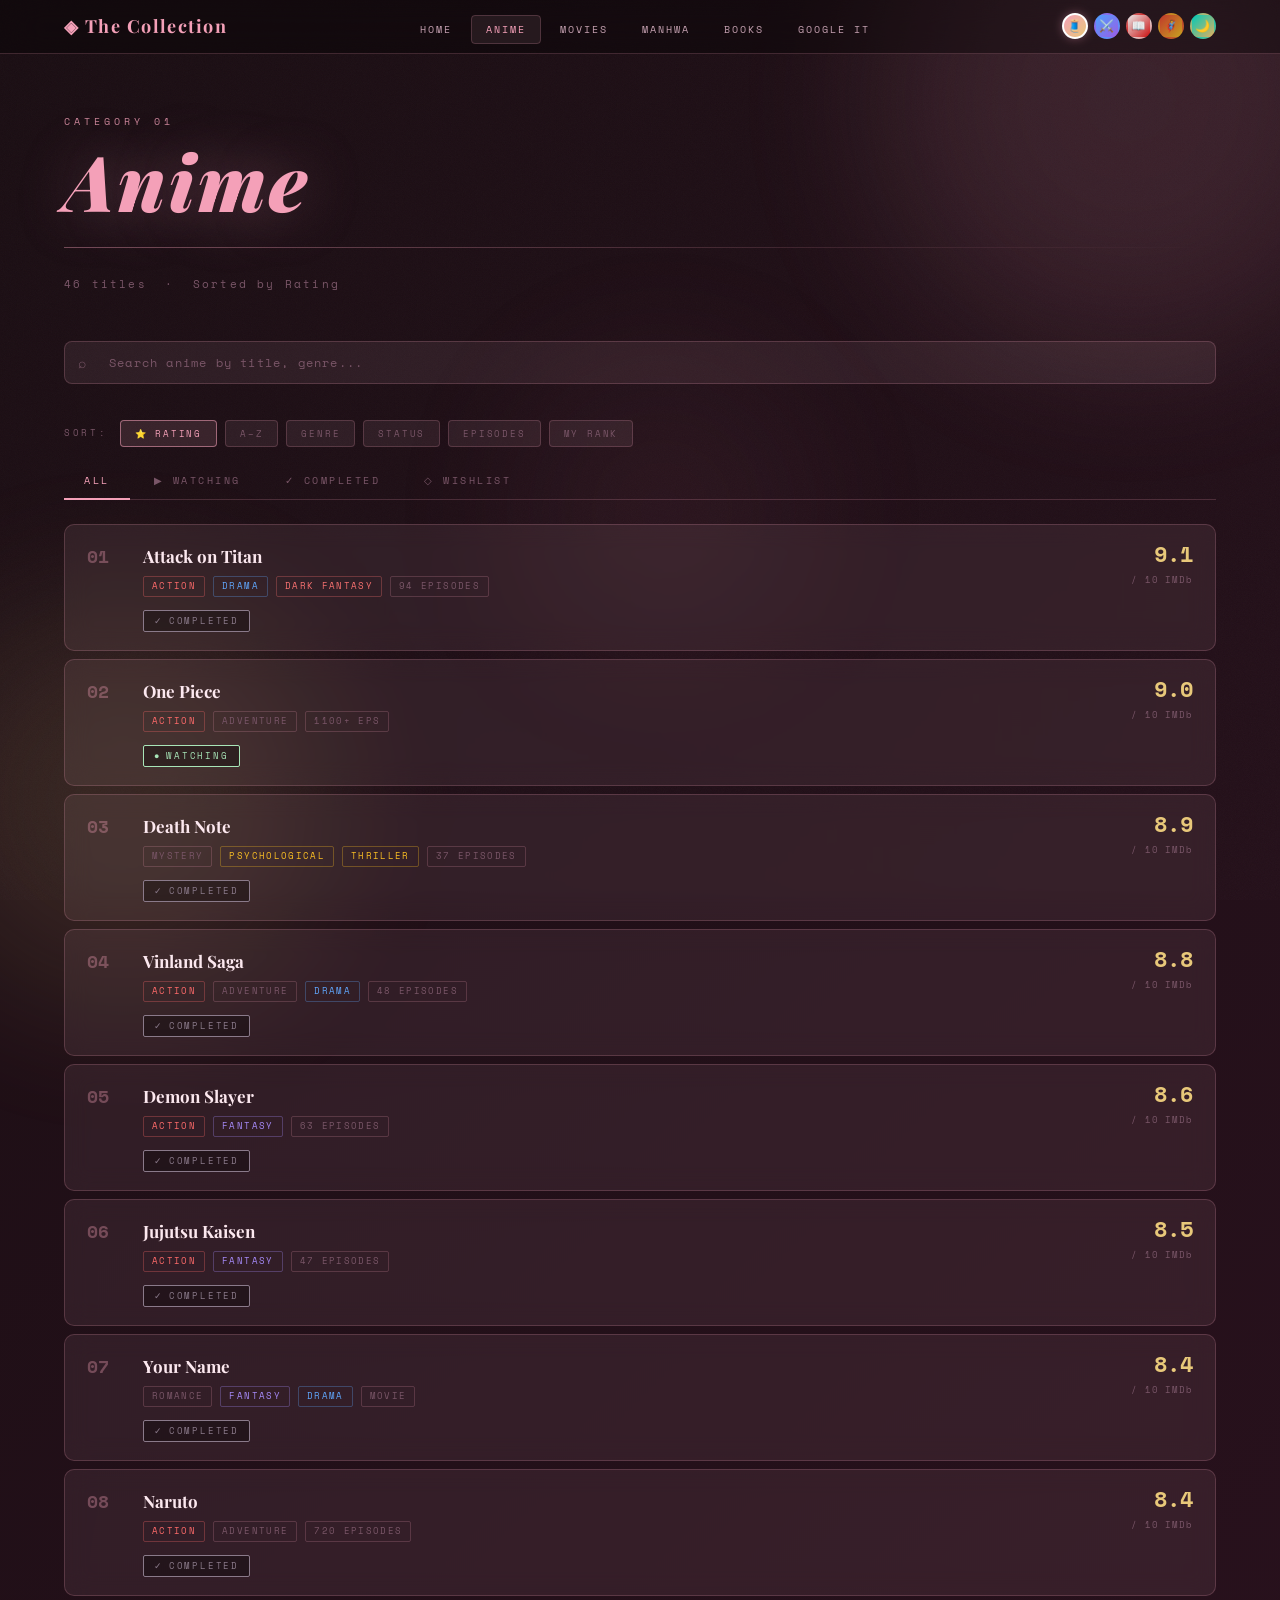
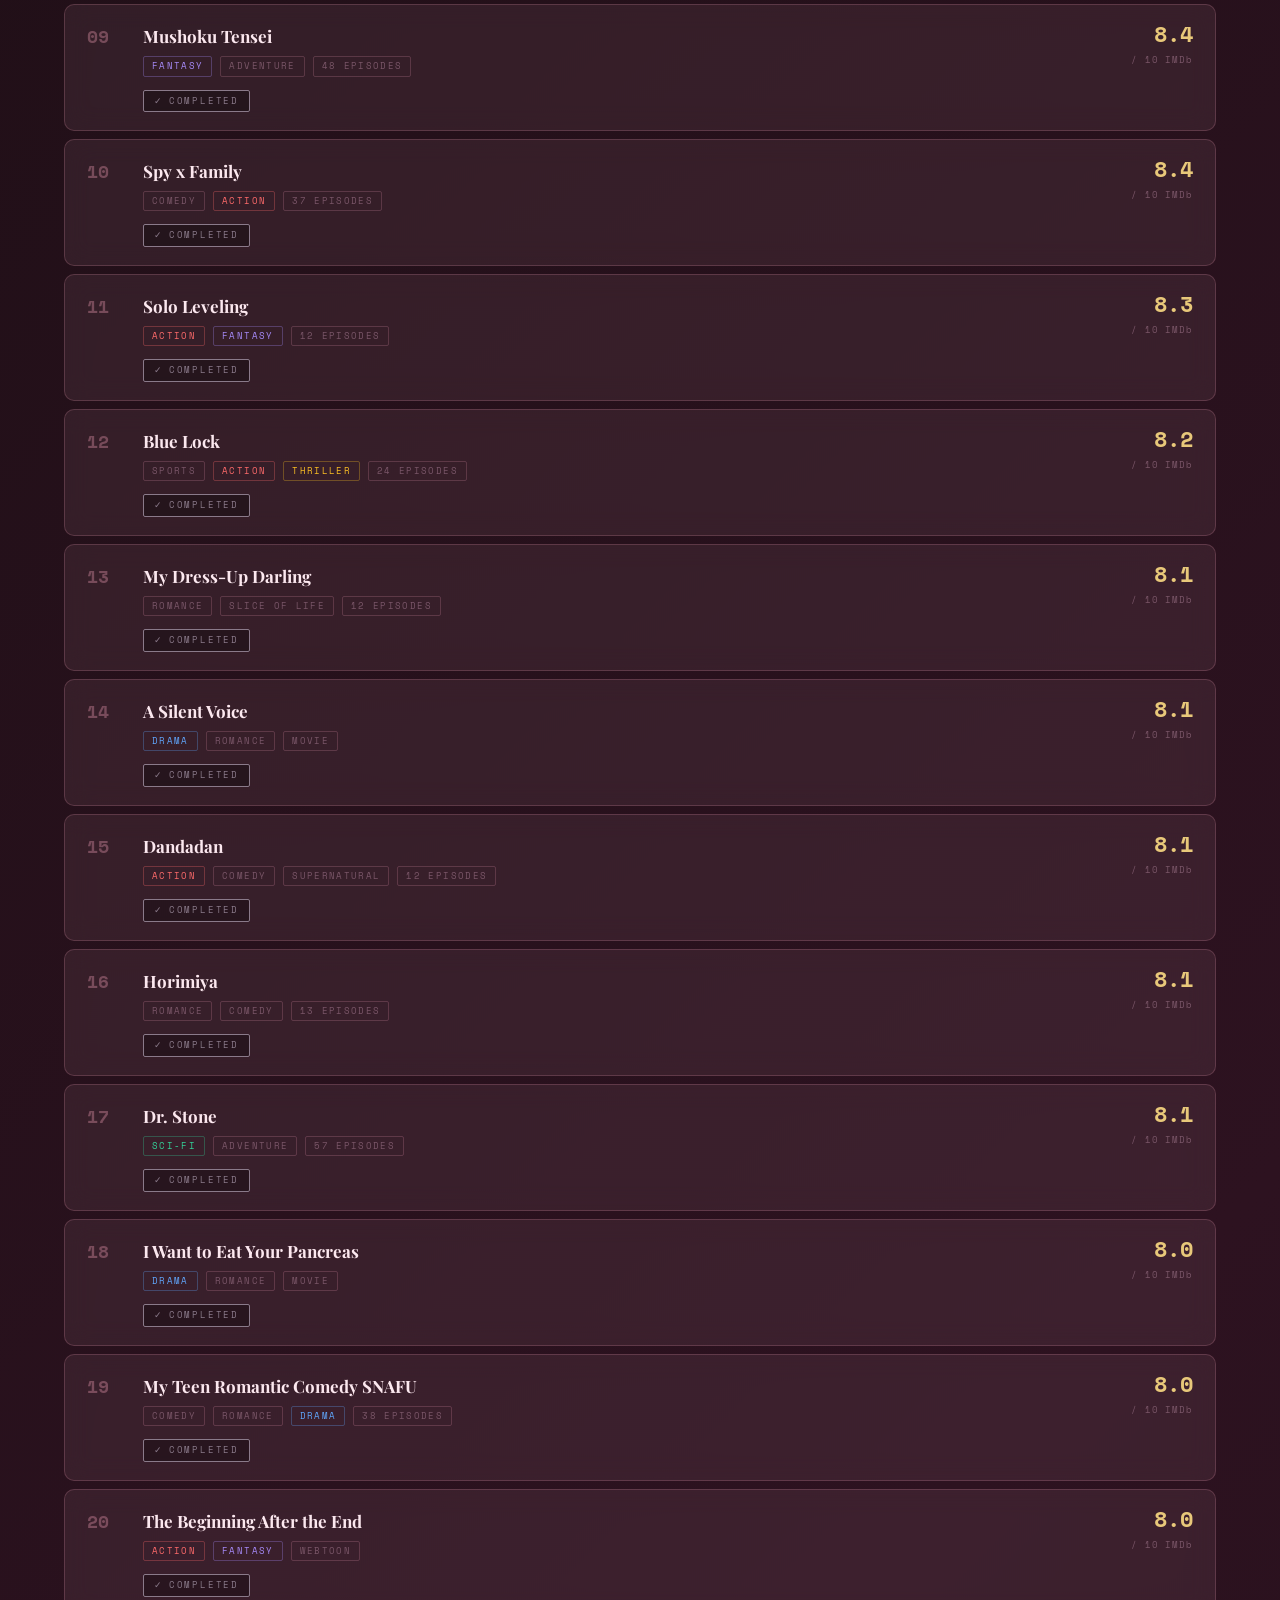
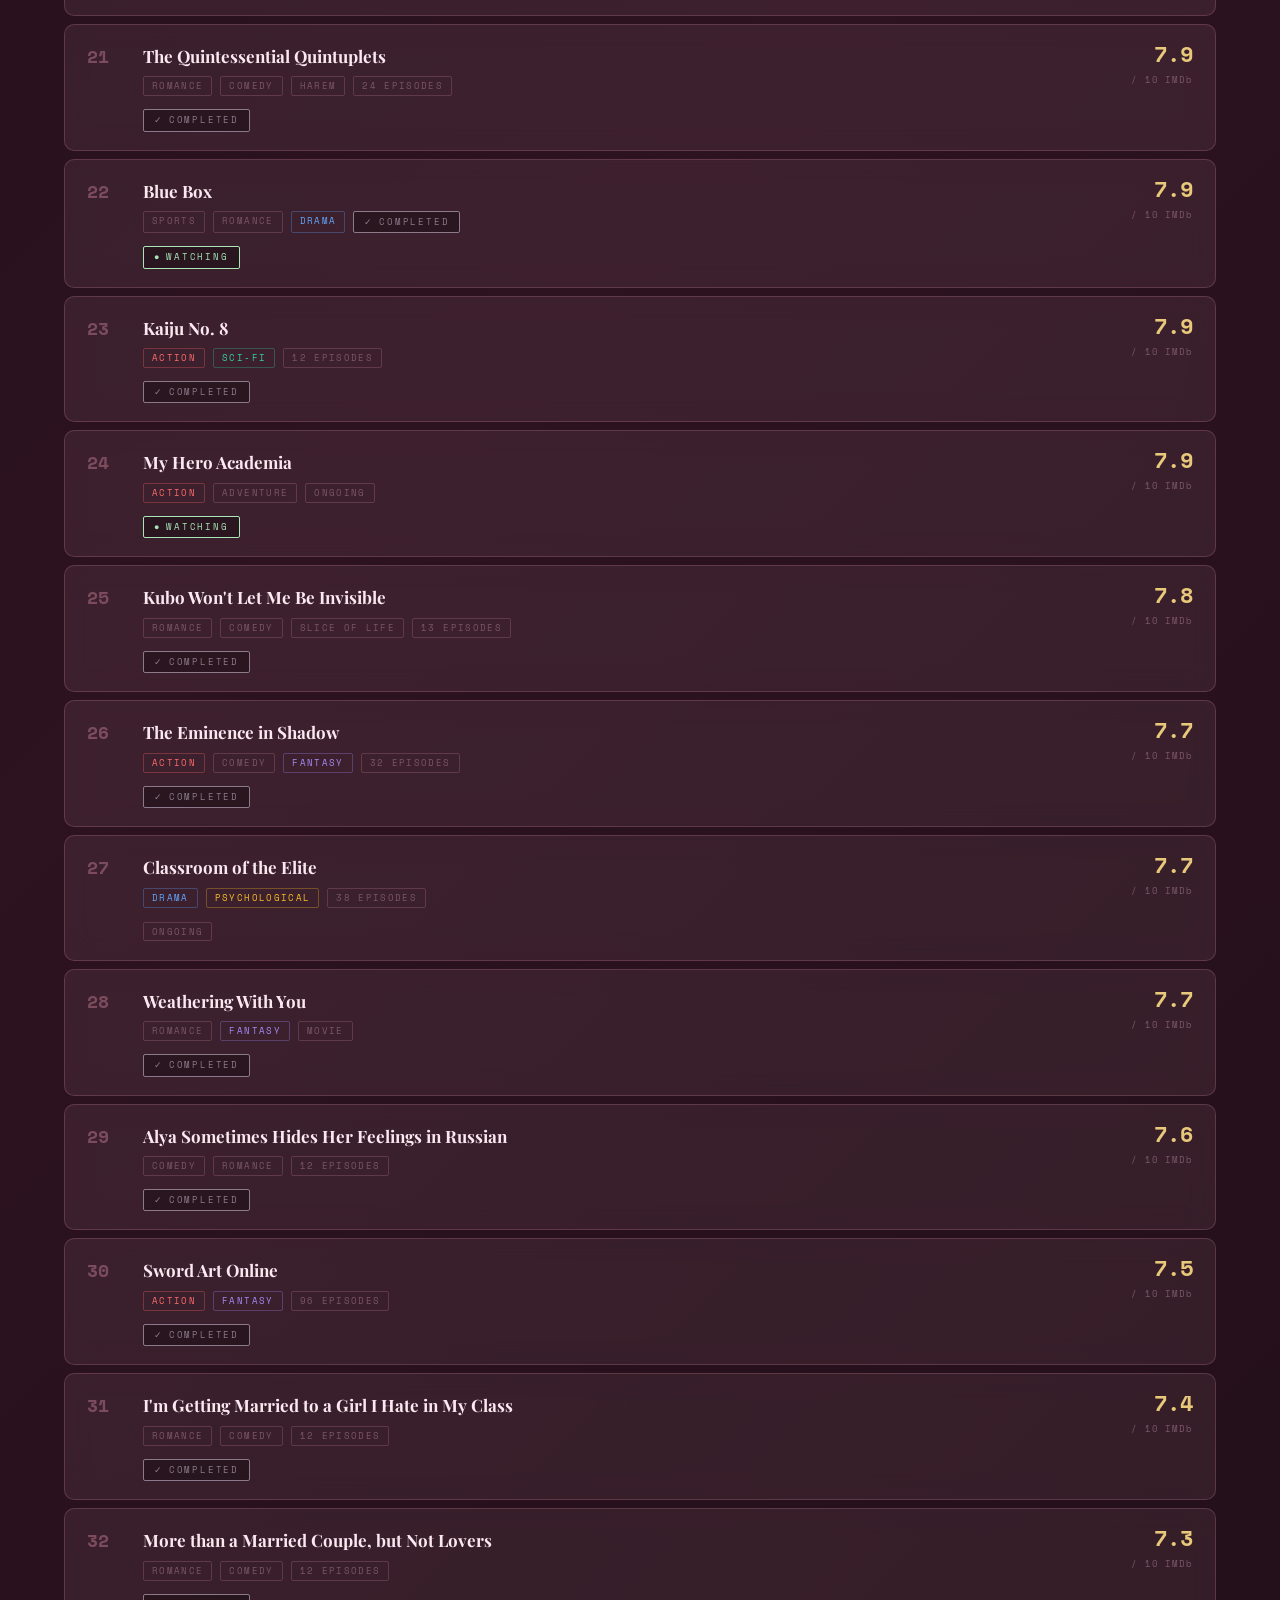
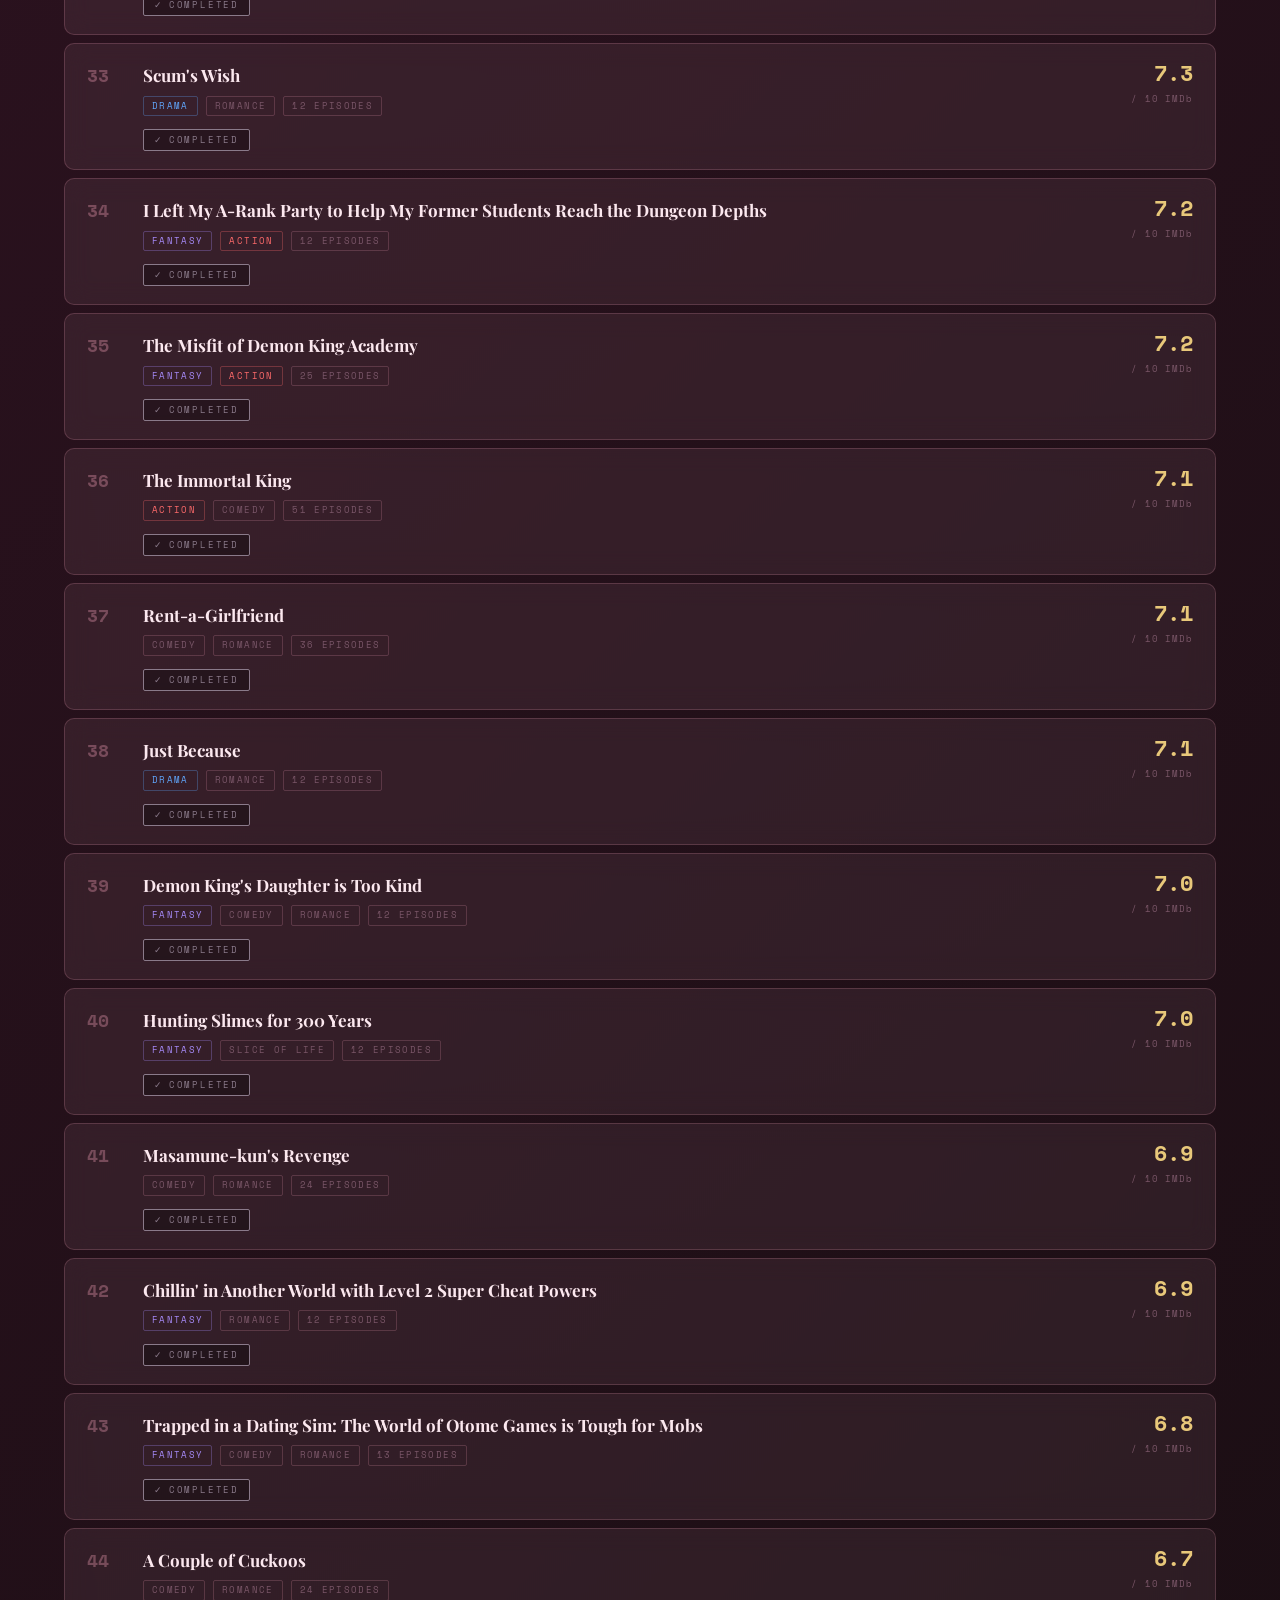
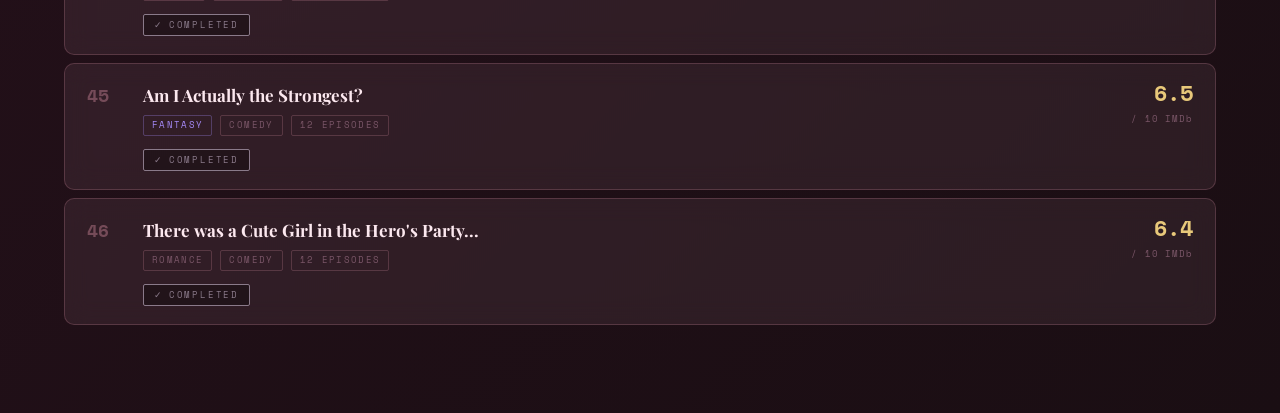
==== anime.html @ 29e2fbae "Update anime.html" ====
<!DOCTYPE html>
<html lang="en" data-theme="dressup">
<head>
    <meta charset="UTF-8">
    <meta name="viewport" content="width=device-width, initial-scale=1.0">
    <title>Anime — The Collection</title>
    <link rel="stylesheet" href="themes.css">
    <link rel="stylesheet" href="style.css">
</head>
<body>
<div class="bg-orb bg-orb-1"></div>
<div class="bg-orb bg-orb-2"></div>
<div class="bg-orb bg-orb-3"></div>
<div class="noise-layer"></div>

<nav class="navbar">
    <a href="index.html" class="nav-brand">◈ The Collection</a>
    <ul class="nav-links">
        <li><a href="index.html">Home</a></li>
        <li><a href="anime.html" class="active">Anime</a></li>
        <li><a href="movies.html">Movies</a></li>
        <li><a href="manhwa.html">Manhwa</a></li>
        <li><a href="books.html">Books</a></li>
        <li><a href="https://www.google.com/">Google it</a></li>
    </ul>
    <div class="theme-switcher">
        <button class="theme-btn active" data-theme="dressup" title="Dress Up Darling">🧵</button>
        <button class="theme-btn" data-theme="solo"    title="Solo Leveling">⚔️</button>
        <button class="theme-btn" data-theme="manga"   title="Manga">📖</button>
        <button class="theme-btn" data-theme="avenger" title="Avenger">🦸</button>
        <button class="theme-btn" data-theme="manhwa"  title="Manhwa">🌙</button>
    </div>
</nav>

<div class="page-wrap">
    <div class="page-hero">
        <p class="hero-eyebrow">Category 01</p>
        <h1 class="hero-title"><em>Anime</em></h1>
        <div class="hero-divider"></div>
        <p style="font-family:var(--font-mono);font-size:11px;color:var(--text-muted);letter-spacing:0.2em;">
            <span id="itemCount">—</span> titles &nbsp;·&nbsp; Sorted by Rating
        </p>
    </div>

    <!-- SEARCH -->
    <div class="search-wrap">
        <span class="search-icon">⌕</span>
        <input type="text" id="searchInput" class="search-input" placeholder="Search anime by title, genre...">
    </div>

    <!-- SORT BAR -->
    <div class="sort-bar">
        <span style="font-family:var(--font-mono);font-size:9px;color:var(--text-muted);letter-spacing:0.3em;text-transform:uppercase;margin-right:4px;">Sort:</span>
        <button class="sort-btn active" data-sort="rating">⭐ Rating</button>
        <button class="sort-btn" data-sort="alpha">A–Z</button>
        <button class="sort-btn" data-sort="genre">Genre</button>
        <button class="sort-btn" data-sort="status">Status</button>
        <button class="sort-btn" data-sort="episodes">Episodes</button>
        <button class="sort-btn" data-sort="rank">My Rank</button>
    </div>

    <!-- FILTER TABS -->
    <div class="filter-tabs">
        <button class="filter-tab active" data-filter="all">All</button>
        <button class="filter-tab" data-filter="watching">▶ Watching</button>
        <button class="filter-tab" data-filter="completed">✓ Completed</button>
        <button class="filter-tab" data-filter="wishlist">◇ Wishlist</button>
    </div>

    <!-- CARD LIST
         ─────────────────────────────────────
         HOW TO ADD MORE ANIME:
         Copy a .full-card block and fill in:
           data-title     = anime title
           data-genre     = genre string
           data-rating    = score out of 10
           data-episodes  = display string e.g. "24 Episodes"
           data-episode-count = number only for sorting
           data-status    = "completed" | "watching" | "wishlist"
           data-watch     = stream URL (leave empty if none)
           data-read      = manga URL (leave empty if none)

         MY RANK = just place the card block in the order you want.
         No data-rank needed. DOM order = your rank.
         IMDb RANK = auto-sorted by data-rating descending.
         ───────────────────────────────────── -->
    <div id="cardList">

    <div class="glass-card full-card" data-title="Attack on Titan" data-genre="Action / Drama / Dark Fantasy" data-rating="9.1" data-episodes="94 Episodes" data-episode-count="94" data-status="completed" data-watch="" data-read="">
        <div class="full-card-rank">01</div>
        <div class="full-card-body">
            <div class="full-card-title">Attack on Titan</div>
            <div class="full-card-meta">
                <span class="meta-chip genre-action">Action</span>
                <span class="meta-chip genre-drama">Drama</span>
                <span class="meta-chip genre-horror">Dark Fantasy</span>
                <span class="meta-chip">94 Episodes</span>
            </div>
            <span class="badge badge-completed">Completed</span>
        </div>
        <div class="full-card-right">
            <div class="full-score">9.1</div>
            <div class="full-score-sub">/ 10 IMDb</div>
        </div>
    </div>

    <div class="glass-card full-card" data-title="The Eminence in Shadow" data-genre="Action / Comedy / Fantasy" data-rating="7.7" data-episodes="32 Episodes" data-episode-count="32" data-status="completed" data-watch="" data-read="">
        <div class="full-card-rank">02</div>
        <div class="full-card-body">
            <div class="full-card-title">The Eminence in Shadow</div>
            <div class="full-card-meta">
                <span class="meta-chip genre-action">Action</span>
                <span class="meta-chip">Comedy</span>
                <span class="meta-chip genre-fantasy">Fantasy</span>
                <span class="meta-chip">32 Episodes</span>
            </div>
            <span class="badge badge-completed">Completed</span>
        </div>
        <div class="full-card-right">
            <div class="full-score">7.7</div>
            <div class="full-score-sub">/ 10 IMDb</div>
        </div>
    </div>

    <div class="glass-card full-card" data-title="I Want to Eat Your Pancreas" data-genre="Drama / Romance" data-rating="8.0" data-episodes="Movie" data-episode-count="1" data-status="completed" data-watch="" data-read="">
        <div class="full-card-rank">03</div>
        <div class="full-card-body">
            <div class="full-card-title">I Want to Eat Your Pancreas</div>
            <div class="full-card-meta">
                <span class="meta-chip genre-drama">Drama</span>
                <span class="meta-chip">Romance</span>
                <span class="meta-chip">Movie</span>
            </div>
            <span class="badge badge-completed">Completed</span>
        </div>
        <div class="full-card-right">
            <div class="full-score">8.0</div>
            <div class="full-score-sub">/ 10 IMDb</div>
        </div>
    </div>
        
    <div class="glass-card full-card" data-title="My Dress-Up Darling" data-genre="Romance / Slice of Life" data-rating="8.1" data-episodes="12 Episodes" data-episode-count="12" data-status="completed" data-watch="" data-read="">
        <div class="full-card-rank">05</div>
        <div class="full-card-body">
            <div class="full-card-title">My Dress-Up Darling</div>
            <div class="full-card-meta">
                <span class="meta-chip">Romance</span>
                <span class="meta-chip">Slice of Life</span>
                <span class="meta-chip">12 Episodes</span>
            </div>
            <span class="badge badge-completed">Completed</span>
        </div>
        <div class="full-card-right">
            <div class="full-score">8.1</div>
            <div class="full-score-sub">/ 10 IMDb</div>
        </div>
    </div>
        
    <div class="glass-card full-card" data-title="Vinland Saga" data-genre="Action / Adventure / Drama" data-rating="8.8" data-episodes="48 Episodes" data-episode-count="48" data-status="completed" data-watch="" data-read="">
        <div class="full-card-rank">16</div>
        <div class="full-card-body">
            <div class="full-card-title">Vinland Saga</div>
            <div class="full-card-meta">
                <span class="meta-chip genre-action">Action</span>
                <span class="meta-chip">Adventure</span>
                <span class="meta-chip genre-drama">Drama</span>
                <span class="meta-chip">48 Episodes</span>
            </div>
            <span class="badge badge-completed">Completed</span>
        </div>
        <div class="full-card-right">
            <div class="full-score">8.8</div>
            <div class="full-score-sub">/ 10 IMDb</div>
        </div>
    </div>

    <div class="glass-card full-card" data-title="Solo Leveling" data-genre="Action / Fantasy" data-rating="8.3" data-episodes="12 Episodes" data-episode-count="12" data-status="completed" data-watch="" data-read="">
        <div class="full-card-rank">04</div>
        <div class="full-card-body">
            <div class="full-card-title">Solo Leveling</div>
            <div class="full-card-meta">
                <span class="meta-chip genre-action">Action</span>
                <span class="meta-chip genre-fantasy">Fantasy</span>
                <span class="meta-chip">12 Episodes</span>
            </div>
            <span class="badge badge-completed">Completed</span>
        </div>
        <div class="full-card-right">
            <div class="full-score">8.3</div>
            <div class="full-score-sub">/ 10 IMDb</div>
        </div>
    </div>
    
    <div class="glass-card full-card" data-title="Kubo Won't Let Me Be Invisible" data-genre="Romance / Comedy / Slice of Life" data-rating="7.8" data-episodes="13 Episodes" data-episode-count="13" data-status="completed" data-watch="" data-read="">
        <div class="full-card-rank">—</div>
        <div class="full-card-body">
            <div class="full-card-title">Kubo Won't Let Me Be Invisible</div>
            <div class="full-card-meta">
                <span class="meta-chip">Romance</span>
                <span class="meta-chip">Comedy</span>
                <span class="meta-chip">Slice of Life</span>
                <span class="meta-chip">13 Episodes</span>
             </div>
        <span class="badge badge-completed">Completed</span>
    </div>
    <div class="full-card-right">
        <div class="full-score">7.8</div>
        <div class="full-score-sub">/ 10 IMDb</div>
    </div>
</div>

    <div class="glass-card full-card" data-title="Your Name" data-genre="Romance / Fantasy / Drama" data-rating="8.4" data-episodes="Movie" data-episode-count="1" data-status="completed" data-watch="" data-read="">
        <div class="full-card-rank">07</div>
        <div class="full-card-body">
            <div class="full-card-title">Your Name</div>
            <div class="full-card-meta">
                <span class="meta-chip">Romance</span>
                <span class="meta-chip genre-fantasy">Fantasy</span>
                <span class="meta-chip genre-drama">Drama</span>
                <span class="meta-chip">Movie</span>
            </div>
            <span class="badge badge-completed">Completed</span>
        </div>
        <div class="full-card-right">
            <div class="full-score">8.4</div>
            <div class="full-score-sub">/ 10 IMDb</div>
        </div>
    </div>

    <div class="glass-card full-card" data-title="The Quintessential Quintuplets" data-genre="Romance / Comedy / Harem" data-rating="7.9" data-episodes="24 Episodes" data-episode-count="24" data-status="completed" data-watch="" data-read="">
        <div class="full-card-rank">—</div>
        <div class="full-card-body">
            <div class="full-card-title">The Quintessential Quintuplets</div>
            <div class="full-card-meta">
                <span class="meta-chip">Romance</span>
                <span class="meta-chip">Comedy</span>
                  <span class="meta-chip">Harem</span>
                <span class="meta-chip">24 Episodes</span>
            </div>
            <span class="badge badge-completed">Completed</span>
        </div>
        <div class="full-card-right">
            <div class="full-score">7.9</div>
            <div class="full-score-sub">/ 10 IMDb</div>
        </div>
    </div>
    <div class="glass-card full-card" data-title="Death Note" data-genre="Mystery / Psychological / Thriller" data-rating="8.9" data-episodes="37 Episodes" data-episode-count="37" data-status="completed" data-watch="" data-read="">
        <div class="full-card-rank">08</div>
        <div class="full-card-body">
            <div class="full-card-title">Death Note</div>
            <div class="full-card-meta">
                <span class="meta-chip">Mystery</span>
                <span class="meta-chip genre-thriller">Psychological</span>
                <span class="meta-chip genre-thriller">Thriller</span>
                <span class="meta-chip">37 Episodes</span>
            </div>
            <span class="badge badge-completed">Completed</span>
        </div>
        <div class="full-card-right">
            <div class="full-score">8.9</div>
            <div class="full-score-sub">/ 10 IMDb</div>
        </div>
    </div>

    <div class="glass-card full-card" data-title="Classroom of the Elite" data-genre="Drama / Psychological" data-rating="7.7" data-episodes="38 Episodes" data-episode-count="38" data-status="completed" data-watch="" data-read="">
        <div class="full-card-rank">09</div>
        <div class="full-card-body">
            <div class="full-card-title">Classroom of the Elite</div>
            <div class="full-card-meta">
                <span class="meta-chip genre-drama">Drama</span>
                <span class="meta-chip genre-thriller">Psychological</span>
                <span class="meta-chip">38 Episodes</span>
            </div>
             <span class="meta-chip">Ongoing</span>
        </div>
        <div class="full-card-right">
            <div class="full-score">7.7</div>
            <div class="full-score-sub">/ 10 IMDb</div>
        </div>
    </div>

    <div class="glass-card full-card" data-title="The Immortal King" data-genre="Action / Comedy / Fantasy" data-rating="7.1" data-episodes="51 Episodes" data-episode-count="51" data-status="completed" data-watch="" data-read="">
        <div class="full-card-rank">38</div>
        <div class="full-card-body">
            <div class="full-card-title">The Immortal King</div>
            <div class="full-card-meta">
                <span class="meta-chip genre-action">Action</span>
                <span class="meta-chip">Comedy</span>
                <span class="meta-chip">51 Episodes</span>
            </div>
            <span class="badge badge-completed">Completed</span>
        </div>
        <div class="full-card-right">
            <div class="full-score">7.1</div>
            <div class="full-score-sub">/ 10 IMDb</div>
        </div>
    </div>

    <div class="glass-card full-card" data-title="Blue Box" data-genre="Sports / Romance / Drama" data-rating="7.9" data-episodes="Ongoing" data-episode-count="999" data-status="watching" data-watch="" data-read="">
        <div class="full-card-rank">11</div>
        <div class="full-card-body">
            <div class="full-card-title">Blue Box</div>
            <div class="full-card-meta">
                <span class="meta-chip">Sports</span>
                <span class="meta-chip">Romance</span>
                <span class="meta-chip genre-drama">Drama</span>
                <span class="badge badge-completed">Completed</span>
            </div>
            <span class="badge badge-watching">Watching</span>
        </div>
        <div class="full-card-right">
            <div class="full-score">7.9</div>
            <div class="full-score-sub">/ 10 IMDb</div>
        </div>
    </div>

    <div class="glass-card full-card" data-title="A Silent Voice" data-genre="Drama / Romance" data-rating="8.1" data-episodes="Movie" data-episode-count="1" data-status="completed" data-watch="" data-read="">
        <div class="full-card-rank">17</div>
        <div class="full-card-body">
            <div class="full-card-title">A Silent Voice</div>
            <div class="full-card-meta">
                <span class="meta-chip genre-drama">Drama</span>
                <span class="meta-chip">Romance</span>
                <span class="meta-chip">Movie</span>
            </div>
            <span class="badge badge-completed">Completed</span>
        </div>
        <div class="full-card-right">
            <div class="full-score">8.1</div>
            <div class="full-score-sub">/ 10 IMDb</div>
        </div>
    </div>

    <div class="glass-card full-card" data-title="A Couple of Cuckoos" data-genre="Comedy / Romance" data-rating="6.7" data-episodes="24 Episodes" data-episode-count="24" data-status="completed" data-watch="" data-read="">
        <div class="full-card-rank">39</div>
        <div class="full-card-body">
            <div class="full-card-title">A Couple of Cuckoos</div>
            <div class="full-card-meta">
                <span class="meta-chip">Comedy</span>
                <span class="meta-chip">Romance</span>
                <span class="meta-chip">24 Episodes</span>
            </div>
            <span class="badge badge-completed">Completed</span>
        </div>
        <div class="full-card-right">
            <div class="full-score">6.7</div>
            <div class="full-score-sub">/ 10 IMDb</div>
        </div>
    </div>
    <div class="glass-card full-card" data-title="Rent-a-Girlfriend" data-genre="Comedy / Romance" data-rating="7.1" data-episodes="36 Episodes" data-episode-count="36" data-status="completed" data-watch="" data-read="">
        <div class="full-card-rank">06</div>
        <div class="full-card-body">
            <div class="full-card-title">Rent-a-Girlfriend</div>
            <div class="full-card-meta">
                <span class="meta-chip">Comedy</span>
                <span class="meta-chip">Romance</span>
                <span class="meta-chip">36 Episodes</span>
            </div>
            <span class="badge badge-completed">Completed</span>
        </div>
        <div class="full-card-right">
            <div class="full-score">7.1</div>
            <div class="full-score-sub">/ 10 IMDb</div>
        </div>
    </div>

        
    <div class="glass-card full-card" data-title="Naruto" data-genre="Action / Adventure" data-rating="8.4" data-episodes="720 Episodes" data-episode-count="720" data-status="completed" data-watch="" data-read="">
        <div class="full-card-rank">10</div>
        <div class="full-card-body">
            <div class="full-card-title">Naruto</div>
            <div class="full-card-meta">
                <span class="meta-chip genre-action">Action</span>
                <span class="meta-chip">Adventure</span>
                <span class="meta-chip">720 Episodes</span>
            </div>
            <span class="badge badge-completed">Completed</span>
        </div>
        <div class="full-card-right">
            <div class="full-score">8.4</div>
            <div class="full-score-sub">/ 10 IMDb</div>
        </div>
    </div>


    <div class="glass-card full-card" data-title="Dandadan" data-genre="Action / Comedy / Supernatural" data-rating="8.1" data-episodes="12 Episodes" data-episode-count="12" data-status="completed" data-watch="" data-read="">
        <div class="full-card-rank">12</div>
        <div class="full-card-body">
            <div class="full-card-title">Dandadan</div>
            <div class="full-card-meta">
                <span class="meta-chip genre-action">Action</span>
                <span class="meta-chip">Comedy</span>
                <span class="meta-chip">Supernatural</span>
                <span class="meta-chip">12 Episodes</span>
            </div>
            <span class="badge badge-completed">Completed</span>
        </div>
        <div class="full-card-right">
            <div class="full-score">8.1</div>
            <div class="full-score-sub">/ 10 IMDb</div>
        </div>
    </div>

    <div class="glass-card full-card" data-title="Blue Lock" data-genre="Sports / Action / Thriller" data-rating="8.2" data-episodes="24 Episodes" data-episode-count="24" data-status="completed" data-watch="" data-read="">
        <div class="full-card-rank">13</div>
        <div class="full-card-body">
            <div class="full-card-title">Blue Lock</div>
            <div class="full-card-meta">
                <span class="meta-chip">Sports</span>
                <span class="meta-chip genre-action">Action</span>
                <span class="meta-chip genre-thriller">Thriller</span>
                <span class="meta-chip">24 Episodes</span>
            </div>
            <span class="badge badge-completed">Completed</span>
        </div>
        <div class="full-card-right">
            <div class="full-score">8.2</div>
            <div class="full-score-sub">/ 10 IMDb</div>
        </div>
    </div>

    <div class="glass-card full-card" data-title="Kaiju No. 8" data-genre="Action / Sci-Fi" data-rating="7.9" data-episodes="12 Episodes" data-episode-count="12" data-status="completed" data-watch="" data-read="">
        <div class="full-card-rank">27</div>
        <div class="full-card-body">
            <div class="full-card-title">Kaiju No. 8</div>
            <div class="full-card-meta">
                <span class="meta-chip genre-action">Action</span>
                <span class="meta-chip genre-scifi">Sci-Fi</span>
                <span class="meta-chip">12 Episodes</span>
            </div>
            <span class="badge badge-completed">Completed</span>
        </div>
        <div class="full-card-right">
            <div class="full-score">7.9</div>
            <div class="full-score-sub">/ 10 IMDb</div>
        </div>
    </div>

    <div class="glass-card full-card" data-title="Just Because" data-genre="Drama / Romance" data-rating="7.1" data-episodes="12 Episodes" data-episode-count="12" data-status="completed" data-watch="" data-read="">
        <div class="full-card-rank">15</div>
        <div class="full-card-body">
            <div class="full-card-title">Just Because</div>
            <div class="full-card-meta">
                <span class="meta-chip genre-drama">Drama</span>
                <span class="meta-chip">Romance</span>
                <span class="meta-chip">12 Episodes</span>
            </div>
            <span class="badge badge-completed">Completed</span>
        </div>
        <div class="full-card-right">
            <div class="full-score">7.1</div>
            <div class="full-score-sub">/ 10 IMDb</div>
        </div>
    </div>

    <div class="glass-card full-card" data-title="I'm Getting Married to a Girl I Hate in My Class" data-genre="Romance / Comedy" data-rating="7.4" data-episodes="12 Episodes" data-episode-count="12" data-status="completed" data-watch="" data-read="">
        <div class="full-card-rank">—</div>
        <div class="full-card-body">
            <div class="full-card-title">I'm Getting Married to a Girl I Hate in My Class</div>
            <div class="full-card-meta">
                <span class="meta-chip">Romance</span>
                <span class="meta-chip">Comedy</span>
                <span class="meta-chip">12 Episodes</span>
            </div>
            <span class="badge badge-completed">Completed</span>
        </div>
        <div class="full-card-right">
            <div class="full-score">7.4</div>
            <div class="full-score-sub">/ 10 IMDb</div>
        </div>
    </div>
    
    <div class="glass-card full-card" data-title="More than a Married Couple, but Not Lovers" data-genre="Romance / Comedy" data-rating="7.3" data-episodes="12 Episodes" data-episode-count="12" data-status="completed" data-watch="" data-read="">
        <div class="full-card-rank">14</div>
        <div class="full-card-body">
            <div class="full-card-title">More than a Married Couple, but Not Lovers</div>
            <div class="full-card-meta">
                <span class="meta-chip">Romance</span>
                <span class="meta-chip">Comedy</span>
                <span class="meta-chip">12 Episodes</span>
            </div>
            <span class="badge badge-completed">Completed</span>
        </div>
        <div class="full-card-right">
            <div class="full-score">7.3</div>
            <div class="full-score-sub">/ 10 IMDb</div>
        </div>
    </div>
        
    
    <div class="glass-card full-card" data-title="Jujutsu Kaisen" data-genre="Action / Fantasy / Supernatural" data-rating="8.5" data-episodes="47 Episodes" data-episode-count="47" data-status="completed" data-watch="" data-read="">
        <div class="full-card-rank">18</div>
        <div class="full-card-body">
            <div class="full-card-title">Jujutsu Kaisen</div>
            <div class="full-card-meta">
                <span class="meta-chip genre-action">Action</span>
                <span class="meta-chip genre-fantasy">Fantasy</span>
                <span class="meta-chip">47 Episodes</span>
            </div>
            <span class="badge badge-completed">Completed</span>
        </div>
        <div class="full-card-right">
            <div class="full-score">8.5</div>
            <div class="full-score-sub">/ 10 IMDb</div>
        </div>
    </div>

    <div class="glass-card full-card" data-title="Mushoku Tensei" data-genre="Fantasy / Adventure" data-rating="8.4" data-episodes="48 Episodes" data-episode-count="48" data-status="completed" data-watch="" data-read="">
        <div class="full-card-rank">19</div>
        <div class="full-card-body">
            <div class="full-card-title">Mushoku Tensei</div>
            <div class="full-card-meta">
                <span class="meta-chip genre-fantasy">Fantasy</span>
                <span class="meta-chip">Adventure</span>
                <span class="meta-chip">48 Episodes</span>
            </div>
            <span class="badge badge-completed">Completed</span>
        </div>
        <div class="full-card-right">
            <div class="full-score">8.4</div>
            <div class="full-score-sub">/ 10 IMDb</div>
        </div>
    </div>

    <div class="glass-card full-card" data-title="Horimiya" data-genre="Romance / Comedy / Slice of Life" data-rating="8.1" data-episodes="13 Episodes" data-episode-count="13" data-status="completed" data-watch="" data-read="">
        <div class="full-card-rank">20</div>
        <div class="full-card-body">
            <div class="full-card-title">Horimiya</div>
            <div class="full-card-meta">
                <span class="meta-chip">Romance</span>
                <span class="meta-chip">Comedy</span>
                <span class="meta-chip">13 Episodes</span>
            </div>
            <span class="badge badge-completed">Completed</span>
        </div>
        <div class="full-card-right">
            <div class="full-score">8.1</div>
            <div class="full-score-sub">/ 10 IMDb</div>
        </div>
    </div>

    <div class="glass-card full-card" data-title="Demon Slayer" data-genre="Action / Fantasy" data-rating="8.6" data-episodes="63 Episodes" data-episode-count="63" data-status="completed" data-watch="" data-read="">
        <div class="full-card-rank">21</div>
        <div class="full-card-body">
            <div class="full-card-title">Demon Slayer</div>
            <div class="full-card-meta">
                <span class="meta-chip genre-action">Action</span>
                <span class="meta-chip genre-fantasy">Fantasy</span>
                <span class="meta-chip">63 Episodes</span>
            </div>
            <span class="badge badge-completed">Completed</span>
        </div>
        <div class="full-card-right">
            <div class="full-score">8.6</div>
            <div class="full-score-sub">/ 10 IMDb</div>
        </div>
    </div>

    <div class="glass-card full-card" data-title="One Piece" data-genre="Action / Adventure / Fantasy" data-rating="9.0" data-episodes="1100+ Episodes" data-episode-count="1100" data-status="watching" data-watch="" data-read="">
        <div class="full-card-rank">22</div>
        <div class="full-card-body">
            <div class="full-card-title">One Piece</div>
            <div class="full-card-meta">
                <span class="meta-chip genre-action">Action</span>
                <span class="meta-chip">Adventure</span>
                <span class="meta-chip">1100+ eps</span>
            </div>
            <span class="badge badge-watching">Watching</span>
        </div>
        <div class="full-card-right">
            <div class="full-score">9.0</div>
            <div class="full-score-sub">/ 10 IMDb</div>
        </div>
    </div>

    <div class="glass-card full-card" data-title="Weathering With You" data-genre="Romance / Fantasy / Drama" data-rating="7.7" data-episodes="Movie" data-episode-count="1" data-status="completed" data-watch="" data-read="">
        <div class="full-card-rank">23</div>
        <div class="full-card-body">
            <div class="full-card-title">Weathering With You</div>
            <div class="full-card-meta">
                <span class="meta-chip">Romance</span>
                <span class="meta-chip genre-fantasy">Fantasy</span>
                <span class="meta-chip">Movie</span>
            </div>
            <span class="badge badge-completed">Completed</span>
        </div>
        <div class="full-card-right">
            <div class="full-score">7.7</div>
            <div class="full-score-sub">/ 10 IMDb</div>
        </div>
    </div>

    <div class="glass-card full-card" data-title="My Teen Romantic Comedy SNAFU" data-genre="Comedy / Romance / Drama" data-rating="8.0" data-episodes="38 Episodes" data-episode-count="38" data-status="completed" data-watch="" data-read="">
        <div class="full-card-rank">24</div>
        <div class="full-card-body">
            <div class="full-card-title">My Teen Romantic Comedy SNAFU</div>
            <div class="full-card-meta">
                <span class="meta-chip">Comedy</span>
                <span class="meta-chip">Romance</span>
                <span class="meta-chip genre-drama">Drama</span>
                <span class="meta-chip">38 Episodes</span>
            </div>
            <span class="badge badge-completed">Completed</span>
        </div>
        <div class="full-card-right">
            <div class="full-score">8.0</div>
            <div class="full-score-sub">/ 10 IMDb</div>
        </div>
    </div>

    <div class="glass-card full-card" data-title="Spy x Family" data-genre="Comedy / Action" data-rating="8.4" data-episodes="37 Episodes" data-episode-count="37" data-status="completed" data-watch="" data-read="">
        <div class="full-card-rank">25</div>
        <div class="full-card-body">
            <div class="full-card-title">Spy x Family</div>
            <div class="full-card-meta">
                <span class="meta-chip">Comedy</span>
                <span class="meta-chip genre-action">Action</span>
                <span class="meta-chip">37 Episodes</span>
            </div>
            <span class="badge badge-completed">Completed</span>
        </div>
        <div class="full-card-right">
            <div class="full-score">8.4</div>
            <div class="full-score-sub">/ 10 IMDb</div>
        </div>
    </div>

    <div class="glass-card full-card" data-title="Demon King's Daughter is Too Kind" data-genre="Fantasy / Comedy / Romance" data-rating="7.0" data-episodes="12 Episodes" data-episode-count="12" data-status="completed" data-watch="" data-read="">
        <div class="full-card-rank">26</div>
        <div class="full-card-body">
            <div class="full-card-title">Demon King's Daughter is Too Kind</div>
            <div class="full-card-meta">
                <span class="meta-chip genre-fantasy">Fantasy</span>
                <span class="meta-chip">Comedy</span>
                <span class="meta-chip">Romance</span>
                <span class="meta-chip">12 Episodes</span>
            </div>
            <span class="badge badge-completed">Completed</span>
        </div>
        <div class="full-card-right">
            <div class="full-score">7.0</div>
            <div class="full-score-sub">/ 10 IMDb</div>
        </div>
    </div>

        <div class="glass-card full-card" data-title="Trapped in a Dating Sim: The World of Otome Games is Tough for Mobs" data-genre="Fantasy / Comedy / Romance" data-rating="6.8" data-episodes="13 Episodes" data-episode-count="13" data-status="completed" data-watch="" data-read="">
        <div class="full-card-rank">28</div>
        <div class="full-card-body">
            <div class="full-card-title">Trapped in a Dating Sim: The World of Otome Games is Tough for Mobs</div>
            <div class="full-card-meta">
                <span class="meta-chip genre-fantasy">Fantasy</span>
                <span class="meta-chip">Comedy</span>
                <span class="meta-chip">Romance</span>
                <span class="meta-chip">13 Episodes</span>
            </div>
            <span class="badge badge-completed">Completed</span>
        </div>
        <div class="full-card-right">
            <div class="full-score">6.8</div>
            <div class="full-score-sub">/ 10 IMDb</div>
        </div>
    </div>

    <div class="glass-card full-card" data-title="My Hero Academia" data-genre="Action / Adventure" data-rating="7.9" data-episodes="150+ Episodes" data-episode-count="150" data-status="watching" data-watch="" data-read="">
        <div class="full-card-rank">29</div>
        <div class="full-card-body">
            <div class="full-card-title">My Hero Academia</div>
            <div class="full-card-meta">
                <span class="meta-chip genre-action">Action</span>
                <span class="meta-chip">Adventure</span>
                <span class="meta-chip">Ongoing</span>
            </div>
            <span class="badge badge-watching">Watching</span>
        </div>
        <div class="full-card-right">
            <div class="full-score">7.9</div>
            <div class="full-score-sub">/ 10 IMDb</div>
        </div>
    </div>

    <div class="glass-card full-card" data-title="Sword Art Online" data-genre="Action / Fantasy" data-rating="7.5" data-episodes="96 Episodes" data-episode-count="96" data-status="completed" data-watch="" data-read="">
        <div class="full-card-rank">30</div>
        <div class="full-card-body">
            <div class="full-card-title">Sword Art Online</div>
            <div class="full-card-meta">
                <span class="meta-chip genre-action">Action</span>
                <span class="meta-chip genre-fantasy">Fantasy</span>
                <span class="meta-chip">96 Episodes</span>
            </div>
            <span class="badge badge-completed">Completed</span>
        </div>
        <div class="full-card-right">
            <div class="full-score">7.5</div>
            <div class="full-score-sub">/ 10 IMDb</div>
        </div>
    </div>

    <div class="glass-card full-card" data-title="I Left My A-Rank Party to Help My Former Students Reach the Dungeon Depths" data-genre="Fantasy / Action" data-rating="7.2" data-episodes="12 Episodes" data-episode-count="12" data-status="completed" data-watch="" data-read="">
        <div class="full-card-rank">31</div>
        <div class="full-card-body">
            <div class="full-card-title">I Left My A-Rank Party to Help My Former Students Reach the Dungeon Depths</div>
            <div class="full-card-meta">
                <span class="meta-chip genre-fantasy">Fantasy</span>
                <span class="meta-chip genre-action">Action</span>
                <span class="meta-chip">12 Episodes</span>
            </div>
            <span class="badge badge-completed">Completed</span>
        </div>
        <div class="full-card-right">
            <div class="full-score">7.2</div>
            <div class="full-score-sub">/ 10 IMDb</div>
        </div>
    </div>

    <div class="glass-card full-card" data-title="Alya Sometimes Hides Her Feelings in Russian" data-genre="Comedy / Romance" data-rating="7.6" data-episodes="12 Episodes" data-episode-count="12" data-status="completed" data-watch="" data-read="">
        <div class="full-card-rank">32</div>
        <div class="full-card-body">
            <div class="full-card-title">Alya Sometimes Hides Her Feelings in Russian</div>
            <div class="full-card-meta">
                <span class="meta-chip">Comedy</span>
                <span class="meta-chip">Romance</span>
                <span class="meta-chip">12 Episodes</span>
            </div>
            <span class="badge badge-completed">Completed</span>
        </div>
        <div class="full-card-right">
            <div class="full-score">7.6</div>
            <div class="full-score-sub">/ 10 IMDb</div>
        </div>
    </div>

    <div class="glass-card full-card" data-title="Masamune-kun's Revenge" data-genre="Comedy / Romance" data-rating="6.9" data-episodes="24 Episodes" data-episode-count="24" data-status="completed" data-watch="" data-read="">
        <div class="full-card-rank">33</div>
        <div class="full-card-body">
            <div class="full-card-title">Masamune-kun's Revenge</div>
            <div class="full-card-meta">
                <span class="meta-chip">Comedy</span>
                <span class="meta-chip">Romance</span>
                <span class="meta-chip">24 Episodes</span>
            </div>
            <span class="badge badge-completed">Completed</span>
        </div>
        <div class="full-card-right">
            <div class="full-score">6.9</div>
            <div class="full-score-sub">/ 10 IMDb</div>
        </div>
    </div>

    <div class="glass-card full-card" data-title="The Beginning After the End" data-genre="Action / Fantasy" data-rating="8.0" data-episodes="Webtoon" data-episode-count="1" data-status="completed" data-watch="" data-read="">
        <div class="full-card-rank">34</div>
        <div class="full-card-body">
            <div class="full-card-title">The Beginning After the End</div>
            <div class="full-card-meta">
                <span class="meta-chip genre-action">Action</span>
                <span class="meta-chip genre-fantasy">Fantasy</span>
                <span class="meta-chip">Webtoon</span>
            </div>
            <span class="badge badge-completed">Completed</span>
        </div>
        <div class="full-card-right">
            <div class="full-score">8.0</div>
            <div class="full-score-sub">/ 10 IMDb</div>
        </div>
    </div>

    <div class="glass-card full-card" data-title="The Misfit of Demon King Academy" data-genre="Fantasy / Action" data-rating="7.2" data-episodes="25 Episodes" data-episode-count="25" data-status="completed" data-watch="" data-read="">
        <div class="full-card-rank">35</div>
        <div class="full-card-body">
            <div class="full-card-title">The Misfit of Demon King Academy</div>
            <div class="full-card-meta">
                <span class="meta-chip genre-fantasy">Fantasy</span>
                <span class="meta-chip genre-action">Action</span>
                <span class="meta-chip">25 Episodes</span>
            </div>
            <span class="badge badge-completed">Completed</span>
        </div>
        <div class="full-card-right">
            <div class="full-score">7.2</div>
            <div class="full-score-sub">/ 10 IMDb</div>
        </div>
    </div>

    <div class="glass-card full-card" data-title="Scum's Wish" data-genre="Drama / Romance" data-rating="7.3" data-episodes="12 Episodes" data-episode-count="12" data-status="completed" data-watch="" data-read="">
        <div class="full-card-rank">36</div>
        <div class="full-card-body">
            <div class="full-card-title">Scum's Wish</div>
            <div class="full-card-meta">
                <span class="meta-chip genre-drama">Drama</span>
                <span class="meta-chip">Romance</span>
                <span class="meta-chip">12 Episodes</span>
            </div>
            <span class="badge badge-completed">Completed</span>
        </div>
        <div class="full-card-right">
            <div class="full-score">7.3</div>
            <div class="full-score-sub">/ 10 IMDb</div>
        </div>
    </div>

    <div class="glass-card full-card" data-title="Dr. Stone" data-genre="Sci-Fi / Adventure" data-rating="8.1" data-episodes="57 Episodes" data-episode-count="57" data-status="completed" data-watch="" data-read="">
        <div class="full-card-rank">37</div>
        <div class="full-card-body">
            <div class="full-card-title">Dr. Stone</div>
            <div class="full-card-meta">
                <span class="meta-chip genre-scifi">Sci-Fi</span>
                <span class="meta-chip">Adventure</span>
                <span class="meta-chip">57 Episodes</span>
            </div>
            <span class="badge badge-completed">Completed</span>
        </div>
        <div class="full-card-right">
            <div class="full-score">8.1</div>
            <div class="full-score-sub">/ 10 IMDb</div>
        </div>
    </div>

    <div class="glass-card full-card" data-title="Am I Actually the Strongest?" data-genre="Fantasy / Comedy" data-rating="6.5" data-episodes="12 Episodes" data-episode-count="12" data-status="completed" data-watch="" data-read="">
        <div class="full-card-rank">40</div>
        <div class="full-card-body">
            <div class="full-card-title">Am I Actually the Strongest?</div>
            <div class="full-card-meta">
                <span class="meta-chip genre-fantasy">Fantasy</span>
                <span class="meta-chip">Comedy</span>
                <span class="meta-chip">12 Episodes</span>
            </div>
            <span class="badge badge-completed">Completed</span>
        </div>
        <div class="full-card-right">
            <div class="full-score">6.5</div>
            <div class="full-score-sub">/ 10 IMDb</div>
        </div>
    </div>

    <div class="glass-card full-card" data-title="Chillin' in Another World with Level 2 Super Cheat Powers" data-genre="Fantasy / Romance" data-rating="6.9" data-episodes="12 Episodes" data-episode-count="12" data-status="completed" data-watch="" data-read="">
        <div class="full-card-rank">41</div>
        <div class="full-card-body">
            <div class="full-card-title">Chillin' in Another World with Level 2 Super Cheat Powers</div>
            <div class="full-card-meta">
                <span class="meta-chip genre-fantasy">Fantasy</span>
                <span class="meta-chip">Romance</span>
                <span class="meta-chip">12 Episodes</span>
            </div>
            <span class="badge badge-completed">Completed</span>
        </div>
        <div class="full-card-right">
            <div class="full-score">6.9</div>
            <div class="full-score-sub">/ 10 IMDb</div>
        </div>
    </div>

    <div class="glass-card full-card" data-title="Hunting Slimes for 300 Years" data-genre="Fantasy / Slice of Life" data-rating="7.0" data-episodes="12 Episodes" data-episode-count="12" data-status="completed" data-watch="" data-read="">
        <div class="full-card-rank">42</div>
        <div class="full-card-body">
            <div class="full-card-title">Hunting Slimes for 300 Years</div>
            <div class="full-card-meta">
                <span class="meta-chip genre-fantasy">Fantasy</span>
                <span class="meta-chip">Slice of Life</span>
                <span class="meta-chip">12 Episodes</span>
            </div>
            <span class="badge badge-completed">Completed</span>
        </div>
        <div class="full-card-right">
            <div class="full-score">7.0</div>
            <div class="full-score-sub">/ 10 IMDb</div>
        </div>
    </div>

    <div class="glass-card full-card" data-title="There was a Cute Girl in the Hero's Party..." data-genre="Romance / Comedy" data-rating="6.4" data-episodes="12 Episodes" data-episode-count="12" data-status="completed" data-watch="" data-read="">
        <div class="full-card-rank">43</div>
        <div class="full-card-body">
            <div class="full-card-title">There was a Cute Girl in the Hero's Party...</div>
            <div class="full-card-meta">
                <span class="meta-chip">Romance</span>
                <span class="meta-chip">Comedy</span>
                <span class="meta-chip">12 Episodes</span>
            </div>
            <span class="badge badge-completed">Completed</span>
        </div>
        <div class="full-card-right">
            <div class="full-score">6.4</div>
            <div class="full-score-sub">/ 10 IMDb</div>
        </div>
    </div>

    </div><!-- /cardList -->
</div><!-- /page-wrap -->

<!-- MODAL -->
<div class="modal-backdrop" id="detailModal">
    <div class="modal-box">
        <button class="modal-close" id="modalCloseBtn">✕</button>
        <div class="modal-tag" id="modalTag">ANIME</div>
        <h2 class="modal-title" id="modalTitle">Title</h2>
        <div class="modal-stats">
            <div class="stat-cell"><span class="stat-label">Genre</span><span class="stat-val" id="modalGenre">—</span></div>
            <div class="stat-cell"><span class="stat-label">Rating</span><span class="stat-val big" id="modalRating">—</span></div>
            <div class="stat-cell"><span class="stat-label">Episodes</span><span class="stat-val" id="modalEpisodes">—</span></div>
            <div class="stat-cell"><span class="stat-label">Status</span><span class="stat-val" id="modalStatus">—</span></div>
        </div>
        <div class="modal-actions" id="modalActions"></div>
    </div>
</div>

<script src="app.js"></script>
<script>
document.addEventListener('DOMContentLoaded', () => {

    const cardList = document.getElementById('cardList');

    // ── Store original DOM order for "My Rank" restore ─────────────────
    // Snapshot all cards in their HTML insertion order at load time
    const allCardsInMyRankOrder = [...cardList.querySelectorAll('.full-card')];

    // ── Count ───────────────────────────────────────────────────────────
    document.getElementById('itemCount').textContent = allCardsInMyRankOrder.length;

    // ── Assign a stable DOM-order index to each card ────────────────────
    // This never changes — it reflects your insertion order in the HTML
    allCardsInMyRankOrder.forEach((card, i) => {
        card.dataset.domIndex = i; // 0-based internal index
    });

    // ── Renumber visible rank labels ────────────────────────────────────
    function refreshRankNumbers(sortKey) {
        const visibleCards = [...cardList.querySelectorAll('.full-card')]
            .filter(c => c.style.display !== 'none');

        visibleCards.forEach((card, i) => {
            const rankEl = card.querySelector('.full-card-rank');
            if (!rankEl) return;

            if (sortKey === 'rank') {
                // Show the card's original insertion position (My Rank)
                rankEl.textContent = String(parseInt(card.dataset.domIndex) + 1).padStart(2, '0');
            } else {
                // Show position in current sorted list
                rankEl.textContent = String(i + 1).padStart(2, '0');
            }
        });
    }

    // ── Sort handler: My Rank restores original DOM order ───────────────
    let currentSort = 'rating';

    // Intercept sort-btn clicks BEFORE app.js handles them
    // so we can inject the DOM-order restore for "rank"
    document.querySelectorAll('.sort-btn').forEach(btn => {
        btn.addEventListener('click', () => {
            currentSort = btn.dataset.sort;

            if (currentSort === 'rank') {
                // Restore original insertion order
                allCardsInMyRankOrder.forEach(card => cardList.appendChild(card));
            }

            // Give app.js time to do its own sort (rating/alpha/etc), then renumber
            setTimeout(() => refreshRankNumbers(currentSort), 50);
        });
    });

    // Re-run on filter tab and search changes
    document.querySelectorAll('.filter-tab').forEach(btn => {
        btn.addEventListener('click', () => {
            setTimeout(() => refreshRankNumbers(currentSort), 50);
        });
    });

    const searchInput = document.getElementById('searchInput');
    if (searchInput) {
        searchInput.addEventListener('input', () => {
            setTimeout(() => refreshRankNumbers(currentSort), 50);
        });
    }

    // ── Initial load: sort by rating (highest first) ─────────────────────
    // This runs once so the page opens already sorted by IMDb rating
    function initialRatingSort() {
        const cards = [...cardList.querySelectorAll('.full-card')];
        cards.sort((a, b) => parseFloat(b.dataset.rating) - parseFloat(a.dataset.rating));
        cards.forEach(card => cardList.appendChild(card));
        refreshRankNumbers('rating');
    }

    // Run after app.js has had a chance to set up
    setTimeout(initialRatingSort, 100);
});
</script>
</body>
</html>
---- themes.css ----
/* ═══════════════════════════════════════════════════
   THEMES.CSS — 5 Theme Definitions
   Apply class to <html> or <body>: theme-dressup | theme-solo | theme-manga | theme-avenger | theme-manhwa
   Default (no class) = Dress Up Darling
   ═══════════════════════════════════════════════════ */

/* ────────────────────────────────────────────
   1. DRESS UP DARLING 🧵
   Warm rose gold, soft pink, cream whites
   Font: Playfair Display + Lato
   ──────────────────────────────────────────── */
:root, [data-theme="dressup"] {
    --bg-base:      #1a0e13;
    --bg-surface:   rgba(255, 180, 200, 0.06);
    --bg-glass:     rgba(255, 200, 215, 0.08);
    --bg-glass2:    rgba(255, 180, 195, 0.12);
    --bg-modal:     rgba(30, 14, 22, 0.95);

    --accent1:      #f4a0b8;   /* soft pink */
    --accent2:      #e8c87a;   /* gold thread */
    --accent3:      #c96d8f;   /* deep rose */
    --accent-glow:  rgba(244, 160, 184, 0.35);

    --text-primary: #fce8ef;
    --text-secondary:#c4a0b0;
    --text-muted:   #7a5668;

    --border:       rgba(244, 160, 184, 0.2);
    --border-hot:   rgba(244, 160, 184, 0.55);
    --border-glow:  0 0 20px rgba(244, 160, 184, 0.2);

    --status-watch: #a8e6b8;
    --status-wish:  #f4a0b8;
    --status-done:  #8a7a8a;

    --font-display: 'Playfair Display', serif;
    --font-body:    'Lato', sans-serif;
    --font-mono:    'Space Mono', monospace;

    --gradient-hero: linear-gradient(135deg, #1a0e13 0%, #2d1220 50%, #1a0e13 100%);
    --gradient-accent: linear-gradient(135deg, var(--accent1), var(--accent3));
    --particle-color: rgba(244, 160, 184, 0.4);

    --theme-name: "Dress Up Darling";
    --theme-emoji: "🧵";
}

/* ────────────────────────────────────────────
   2. SOLO LEVELING ⚔️
   Electric blue, dungeon purple, black steel
   Font: Rajdhani + Exo 2
   ──────────────────────────────────────────── */
[data-theme="solo"] {
    --bg-base:      #050810;
    --bg-surface:   rgba(30, 100, 255, 0.05);
    --bg-glass:     rgba(40, 120, 255, 0.08);
    --bg-glass2:    rgba(50, 130, 255, 0.12);
    --bg-modal:     rgba(5, 8, 20, 0.96);

    --accent1:      #4d9fff;   /* electric blue */
    --accent2:      #9b5de5;   /* dungeon purple */
    --accent3:      #00d4ff;   /* system cyan */
    --accent-glow:  rgba(77, 159, 255, 0.4);

    --text-primary: #e0eeff;
    --text-secondary:#7aa8d8;
    --text-muted:   #3a5070;

    --border:       rgba(77, 159, 255, 0.18);
    --border-hot:   rgba(77, 159, 255, 0.6);
    --border-glow:  0 0 25px rgba(77, 159, 255, 0.25);

    --status-watch: #00d4ff;
    --status-wish:  #9b5de5;
    --status-done:  #3a5070;

    --font-display: 'Rajdhani', sans-serif;
    --font-body:    'Exo 2', sans-serif;
    --font-mono:    'Space Mono', monospace;

    --gradient-hero: linear-gradient(135deg, #050810 0%, #0a1228 50%, #050810 100%);
    --gradient-accent: linear-gradient(135deg, var(--accent1), var(--accent2));
    --particle-color: rgba(77, 159, 255, 0.5);

    --theme-name: "Solo Leveling";
    --theme-emoji: "⚔️";
}

/* ────────────────────────────────────────────
   3. MANGA 📖
   Stark black/white, ink textures, red accent
   Font: Bebas Neue + Noto Serif JP
   ──────────────────────────────────────────── */
[data-theme="manga"] {
    --bg-base:      #0d0d0d;
    --bg-surface:   rgba(255, 255, 255, 0.04);
    --bg-glass:     rgba(255, 255, 255, 0.06);
    --bg-glass2:    rgba(255, 255, 255, 0.09);
    --bg-modal:     rgba(10, 10, 10, 0.97);

    --accent1:      #e8e8e8;   /* ink white */
    --accent2:      #cc1111;   /* manga red */
    --accent3:      #ff4444;   /* shonen burst */
    --accent-glow:  rgba(204, 17, 17, 0.35);

    --text-primary: #f0f0f0;
    --text-secondary:#aaaaaa;
    --text-muted:   #555555;

    --border:       rgba(255, 255, 255, 0.12);
    --border-hot:   rgba(204, 17, 17, 0.6);
    --border-glow:  0 0 20px rgba(204, 17, 17, 0.2);

    --status-watch: #88dd88;
    --status-wish:  #e8e8e8;
    --status-done:  #555555;

    --font-display: 'Bebas Neue', cursive;
    --font-body:    'Crimson Pro', serif;
    --font-mono:    'Space Mono', monospace;

    --gradient-hero: linear-gradient(135deg, #0d0d0d 0%, #1a1a1a 50%, #0d0d0d 100%);
    --gradient-accent: linear-gradient(135deg, var(--accent1), var(--accent2));
    --particle-color: rgba(204, 17, 17, 0.5);

    --theme-name: "Manga";
    --theme-emoji: "📖";
}

/* ────────────────────────────────────────────
   4. AVENGER 🦸
   Iron red, arc reactor blue, titanium grey
   Font: Oswald + Barlow Condensed
   ──────────────────────────────────────────── */
[data-theme="avenger"] {
    --bg-base:      #080c10;
    --bg-surface:   rgba(180, 30, 30, 0.05);
    --bg-glass:     rgba(180, 30, 30, 0.07);
    --bg-glass2:    rgba(200, 50, 50, 0.1);
    --bg-modal:     rgba(8, 12, 16, 0.97);

    --accent1:      #c0392b;   /* iron red */
    --accent2:      #c8a020;   /* gold armor */
    --accent3:      #5dade2;   /* arc reactor */
    --accent-glow:  rgba(192, 57, 43, 0.4);

    --text-primary: #e8e0d8;
    --text-secondary:#9a8878;
    --text-muted:   #4a4040;

    --border:       rgba(192, 57, 43, 0.2);
    --border-hot:   rgba(192, 57, 43, 0.65);
    --border-glow:  0 0 22px rgba(192, 57, 43, 0.28);

    --status-watch: #5dade2;
    --status-wish:  #c8a020;
    --status-done:  #4a4040;

    --font-display: 'Oswald', sans-serif;
    --font-body:    'Barlow Condensed', sans-serif;
    --font-mono:    'Space Mono', monospace;

    --gradient-hero: linear-gradient(135deg, #080c10 0%, #14181e 50%, #080c10 100%);
    --gradient-accent: linear-gradient(135deg, var(--accent1), var(--accent2));
    --particle-color: rgba(192, 57, 43, 0.5);

    --theme-name: "Avenger";
    --theme-emoji: "🦸";
}

/* ────────────────────────────────────────────
   5. MANHWA 🌙
   Deep teal, moonlit silver, ocean dark
   Font: Cinzel + Crimson Pro
   ──────────────────────────────────────────── */
[data-theme="manhwa"] {
    --bg-base:      #060e12;
    --bg-surface:   rgba(0, 180, 180, 0.05);
    --bg-glass:     rgba(0, 200, 200, 0.07);
    --bg-glass2:    rgba(0, 220, 210, 0.1);
    --bg-modal:     rgba(6, 14, 18, 0.97);

    --accent1:      #00c9b8;   /* teal jade */
    --accent2:      #7ecfdf;   /* moonlight blue */
    --accent3:      #e0b060;   /* ancient gold */
    --accent-glow:  rgba(0, 201, 184, 0.35);

    --text-primary: #d8eeee;
    --text-secondary:#7aacb0;
    --text-muted:   #2a5055;

    --border:       rgba(0, 201, 184, 0.18);
    --border-hot:   rgba(0, 201, 184, 0.55);
    --border-glow:  0 0 22px rgba(0, 201, 184, 0.22);

    --status-watch: #00c9b8;
    --status-wish:  #e0b060;
    --status-done:  #2a5055;

    --font-display: 'Cinzel', serif;
    --font-body:    'Crimson Pro', serif;
    --font-mono:    'Space Mono', monospace;

    --gradient-hero: linear-gradient(135deg, #060e12 0%, #0a1820 50%, #060e12 100%);
    --gradient-accent: linear-gradient(135deg, var(--accent1), var(--accent3));
    --particle-color: rgba(0, 201, 184, 0.45);

    --theme-name: "Manhwa";
    --theme-emoji: "🌙";
}
---- style.css ----
/* ═══════════════════════════════════════════════════
   STYLE.CSS — Glass Morphism Base
   ═══════════════════════════════════════════════════ */
@import url('https://fonts.googleapis.com/css2?family=Playfair+Display:ital,wght@0,400;0,700;0,900;1,400&family=Lato:wght@300;400;700&family=Rajdhani:wght@400;600;700&family=Exo+2:wght@300;400;600&family=Bebas+Neue&family=Oswald:wght@400;600;700&family=Barlow+Condensed:wght@300;400;600&family=Cinzel:wght@400;700;900&family=Crimson+Pro:ital,wght@0,300;0,400;1,300&family=Space+Mono:wght@400;700&display=swap');

*, *::before, *::after { margin: 0; padding: 0; box-sizing: border-box; }
html { scroll-behavior: smooth; }

body {
    background: var(--bg-base);
    color: var(--text-primary);
    font-family: var(--font-body);
    font-size: 16px;
    line-height: 1.6;
    min-height: 100vh;
    overflow-x: hidden;
    background-image: var(--gradient-hero);
    transition: background 0.5s ease, color 0.3s ease;
}

/* ── BG ORBS ── */
.bg-orb { position:fixed; border-radius:50%; filter:blur(80px); opacity:0.12; pointer-events:none; z-index:0; animation:orb-float 12s ease-in-out infinite; }
.bg-orb-1 { width:500px;height:500px; background:var(--accent1); top:-150px;right:-100px; animation-delay:0s; }
.bg-orb-2 { width:400px;height:400px; background:var(--accent2); bottom:-100px;left:-80px; animation-delay:-4s; }
.bg-orb-3 { width:300px;height:300px; background:var(--accent3); top:40%;left:40%; opacity:0.07; animation-delay:-8s; }
@keyframes orb-float { 0%,100%{transform:translateY(0) scale(1)} 50%{transform:translateY(-30px) scale(1.05)} }

.noise-layer { position:fixed;inset:0;pointer-events:none;z-index:1;opacity:0.03;
  background-image:url("data:image/svg+xml,%3Csvg viewBox='0 0 256 256' xmlns='http://www.w3.org/2000/svg'%3E%3Cfilter id='n'%3E%3CfeTurbulence type='fractalNoise' baseFrequency='0.9' numOctaves='4' stitchTiles='stitch'/%3E%3C/filter%3E%3Crect width='100%25' height='100%25' filter='url(%23n)'/%3E%3C/svg%3E");
  background-size:200px; }

/* ── GLASS ── */
.glass { background:var(--bg-glass); backdrop-filter:blur(16px); -webkit-backdrop-filter:blur(16px); border:1px solid var(--border); }
.glass-heavy { background:var(--bg-glass2); backdrop-filter:blur(24px); -webkit-backdrop-filter:blur(24px); border:1px solid var(--border); }
.glass-card { background:var(--bg-glass); backdrop-filter:blur(12px); -webkit-backdrop-filter:blur(12px); border:1px solid var(--border); border-radius:12px; transition:all 0.3s cubic-bezier(0.4,0,0.2,1); }
.glass-card:hover { border-color:var(--border-hot); box-shadow:var(--border-glow),0 8px 32px rgba(0,0,0,0.3); transform:translateY(-2px); }

/* ── NAVBAR ── */
.navbar { position:sticky;top:0;z-index:100; background:rgba(0,0,0,0.35); backdrop-filter:blur(20px); -webkit-backdrop-filter:blur(20px); border-bottom:1px solid var(--border); padding:12px 5vw; display:flex; align-items:center; justify-content:space-between; gap:16px; flex-wrap:wrap; }
.nav-brand { font-family:var(--font-display); font-size:18px; font-weight:700; color:var(--accent1); text-decoration:none; letter-spacing:0.08em; }
.nav-links { display:flex; gap:4px; list-style:none; flex-wrap:wrap; }
.nav-links a { font-family:var(--font-mono); font-size:10px; letter-spacing:0.2em; text-transform:uppercase; text-decoration:none; color:var(--text-secondary); padding:6px 14px; border:1px solid transparent; border-radius:4px; transition:all 0.2s ease; }
.nav-links a:hover, .nav-links a.active { color:var(--accent1); border-color:var(--border); background:var(--bg-glass); }

/* ── THEME SWITCHER ── */
.theme-switcher { display:flex; gap:6px; align-items:center; }
.theme-btn { width:26px;height:26px; border-radius:50%; border:2px solid transparent; cursor:pointer; font-size:12px; display:flex;align-items:center;justify-content:center; transition:all 0.2s ease; }
.theme-btn:hover { transform:scale(1.2); }
.theme-btn.active { border-color:white; box-shadow:0 0 10px var(--accent-glow); }
.theme-btn[data-theme="dressup"] { background:linear-gradient(135deg,#f4a0b8,#e8c87a); }
.theme-btn[data-theme="solo"]    { background:linear-gradient(135deg,#4d9fff,#9b5de5); }
.theme-btn[data-theme="manga"]   { background:linear-gradient(135deg,#e8e8e8,#cc1111); }
.theme-btn[data-theme="avenger"] { background:linear-gradient(135deg,#c0392b,#c8a020); }
.theme-btn[data-theme="manhwa"]  { background:linear-gradient(135deg,#00c9b8,#e0b060); }

/* ── BUTTONS ── */
.btn { display:inline-flex;align-items:center;gap:8px; font-family:var(--font-mono);font-size:10px;letter-spacing:0.25em;text-transform:uppercase;text-decoration:none; padding:10px 22px; border:1px solid var(--border); border-radius:4px; background:var(--bg-glass); color:var(--text-secondary); cursor:pointer; transition:all 0.25s ease; position:relative;overflow:hidden; }
.btn:hover { color:var(--text-primary); border-color:var(--border-hot); box-shadow:var(--border-glow); }
.btn-primary { background:var(--gradient-accent); border-color:transparent; color:#fff !important; }
.btn-primary:hover { box-shadow:var(--border-glow),0 4px 20px rgba(0,0,0,0.3); transform:translateY(-1px); }
.btn-sm { padding:6px 14px;font-size:9px; }
.btn-lg { padding:14px 32px;font-size:11px; }

/* ── BADGES ── */
.badge { display:inline-flex;align-items:center;gap:5px; font-family:var(--font-mono);font-size:9px;letter-spacing:0.2em;text-transform:uppercase; padding:3px 10px; border-radius:2px; border:1px solid currentColor; }
.badge-watching { color:var(--status-watch);border-color:var(--status-watch);background:rgba(0,0,0,0.3); }
.badge-wishlist  { color:var(--status-wish);border-color:var(--status-wish);background:rgba(0,0,0,0.3); }
.badge-completed { color:var(--status-done);border-color:var(--status-done);background:rgba(0,0,0,0.3); }
.badge-watching::before { content:'●'; animation:pulse-dot 1.5s ease-in-out infinite; }
.badge-wishlist::before  { content:'◇'; }
.badge-completed::before { content:'✓'; }
@keyframes pulse-dot { 0%,100%{opacity:1} 50%{opacity:0.3} }

/* ── MODAL ── */
.modal-backdrop { position:fixed;inset:0; background:rgba(0,0,0,0.8); backdrop-filter:blur(10px); z-index:500; display:flex;align-items:center;justify-content:center; padding:24px; opacity:0;pointer-events:none; transition:opacity 0.3s ease; }
.modal-backdrop.open { opacity:1;pointer-events:all; }
.modal-box { background:var(--bg-modal); border:1px solid var(--border); border-top:3px solid var(--accent1); border-radius:12px; padding:48px 44px 40px; max-width:560px;width:100%; position:relative; transform:translateY(20px) scale(0.97); transition:transform 0.35s cubic-bezier(0.4,0,0.2,1); box-shadow:0 40px 80px rgba(0,0,0,0.6),var(--border-glow); }
.modal-backdrop.open .modal-box { transform:translateY(0) scale(1); }
.modal-close { position:absolute;top:16px;right:18px; background:transparent;border:1px solid var(--border); color:var(--text-muted);cursor:pointer; width:28px;height:28px;border-radius:4px; font-family:var(--font-mono);font-size:11px; display:flex;align-items:center;justify-content:center; transition:all 0.2s ease; }
.modal-close:hover { border-color:var(--accent1);color:var(--accent1); }
.modal-tag { font-family:var(--font-mono);font-size:9px;letter-spacing:0.4em;text-transform:uppercase; color:var(--accent1);margin-bottom:10px; }
.modal-title { font-family:var(--font-display);font-size:clamp(22px,4vw,32px);font-weight:700; color:var(--text-primary);margin-bottom:28px;line-height:1.2; }
.modal-stats { display:grid;grid-template-columns:1fr 1fr; gap:1px;background:var(--border); border:1px solid var(--border);border-radius:8px;overflow:hidden; margin-bottom:28px; }
.stat-cell { background:var(--bg-modal);padding:14px 18px;display:flex;flex-direction:column;gap:4px; }
.stat-label { font-family:var(--font-mono);font-size:9px;letter-spacing:0.3em;text-transform:uppercase;color:var(--text-muted); }
.stat-val { font-family:var(--font-body);font-size:14px;color:var(--text-primary); }
.stat-val.big { font-family:var(--font-mono);font-size:24px;font-weight:700;color:var(--accent2); }
.modal-actions { display:flex;gap:10px;flex-wrap:wrap; }

/* ── SORT & FILTER ── */
.sort-bar { display:flex;gap:8px;flex-wrap:wrap;align-items:center;padding:16px 0; }
.sort-btn { font-family:var(--font-mono);font-size:9px;letter-spacing:0.2em;text-transform:uppercase; padding:6px 14px;border:1px solid var(--border); background:var(--bg-glass);color:var(--text-muted); cursor:pointer;border-radius:4px;transition:all 0.2s ease; }
.sort-btn:hover,.sort-btn.active { color:var(--accent1);border-color:var(--border-hot);background:var(--bg-glass2); }
.filter-tabs { display:flex;gap:4px; border-bottom:1px solid var(--border); margin-bottom:24px; }
.filter-tab { font-family:var(--font-mono);font-size:10px;letter-spacing:0.25em;text-transform:uppercase; padding:10px 20px; background:transparent;border:none; color:var(--text-muted);cursor:pointer; border-bottom:2px solid transparent;margin-bottom:-1px; transition:all 0.2s ease; }
.filter-tab:hover { color:var(--text-secondary); }
.filter-tab.active { color:var(--accent1);border-bottom-color:var(--accent1); }

/* ── LAYOUT ── */
.page-wrap { position:relative;z-index:2;padding:0 5vw 80px;max-width:1400px;margin:0 auto; }
.page-hero { padding:60px 0 48px; }
.hero-eyebrow { font-family:var(--font-mono);font-size:10px;letter-spacing:0.4em;text-transform:uppercase; color:var(--accent1);margin-bottom:12px;opacity:0.8; }
.hero-title { font-family:var(--font-display);font-size:clamp(38px,6vw,80px);font-weight:900;line-height:1;letter-spacing:0.04em;color:var(--text-primary);text-shadow:0 0 60px var(--accent-glow); }
.hero-title em { font-style:italic;color:var(--accent1); }
.hero-title2 { font-family:var(--font-display);font-size:clamp(20px,4vw,42px);font-weight:450;line-height:1;letter-spacing:0.04em;color:var(--text-primary);text-shadow:0 0 60px var(--accent-glow); }
.hero-title2 em { font-style:italic;color:var(--accent1); }

.hero-divider { height:1px;background:linear-gradient(90deg,var(--accent1),transparent);opacity:0.4;margin:28px 0; }
.section-block { margin-bottom:64px; }
.section-head { display:flex;align-items:center;justify-content:space-between;margin-bottom:20px;flex-wrap:wrap;gap:12px; }
.section-name { font-family:var(--font-display);font-size:20px;font-weight:700;color:var(--text-primary);letter-spacing:0.05em; }
.section-num { font-family:var(--font-mono);font-size:10px;color:var(--accent1);opacity:0.6;margin-right:8px; }

/* ── MEDIA CARD (home top-3) ── */
.media-card { display:grid;grid-template-columns:32px 1fr auto;align-items:center;gap:14px;padding:14px 18px;cursor:pointer;position:relative;overflow:hidden;border-radius:8px;margin-bottom:6px; }
.media-card::before { content:'';position:absolute;left:0;top:0;width:3px;height:100%;background:var(--gradient-accent);opacity:0;transition:opacity 0.25s ease; }
.media-card:hover::before { opacity:1; }
.card-num { font-family:var(--font-mono);font-size:11px;color:var(--accent1);opacity:0.5;text-align:center; }
.card-info { flex:1; }
.card-name { font-family:var(--font-body);font-size:15px;font-weight:400;color:var(--text-primary);transition:color 0.2s ease;line-height:1.3; }
.media-card:hover .card-name { color:var(--accent1); }
.card-sub { font-family:var(--font-mono);font-size:9px;letter-spacing:0.15em;text-transform:uppercase;color:var(--text-muted);margin-top:3px; }
.card-right { display:flex;align-items:center;gap:10px; }
.card-score { font-family:var(--font-mono);font-size:12px;color:var(--accent2);font-weight:700; }
.card-arrow { font-size:12px;color:var(--accent1);opacity:0;transform:translateX(-6px);transition:all 0.25s ease; }
.media-card:hover .card-arrow { opacity:1;transform:translateX(0); }

/* ── FULL CARD (list pages) ── */
.full-card { display:grid;grid-template-columns:40px 1fr auto;align-items:start;gap:16px;padding:18px 22px;border-radius:10px;margin-bottom:8px;cursor:pointer;position:relative;overflow:hidden; }
.full-card::before { content:'';position:absolute;left:0;top:0;width:3px;height:100%;background:var(--gradient-accent);opacity:0;transition:opacity 0.25s ease; }
.full-card:hover::before { opacity:1; }
.full-card-rank { font-family:var(--font-mono);font-size:18px;font-weight:700;color:var(--accent1);opacity:0.35;line-height:1;padding-top:4px; }
.full-card-title { font-family:var(--font-display);font-size:17px;font-weight:700;color:var(--text-primary);transition:color 0.2s ease;margin-bottom:6px; }
.full-card:hover .full-card-title { color:var(--accent1); }
.full-card-meta { display:flex;flex-wrap:wrap;gap:8px;margin-bottom:8px; }
.meta-chip { font-family:var(--font-mono);font-size:9px;letter-spacing:0.15em;text-transform:uppercase;padding:2px 8px;border:1px solid var(--border);border-radius:2px;color:var(--text-muted); }
.full-card-right { display:flex;flex-direction:column;align-items:flex-end;gap:8px;min-width:60px; }
.full-score { font-family:var(--font-mono);font-size:22px;font-weight:700;color:var(--accent2);line-height:1; }
.full-score-sub { font-family:var(--font-mono);font-size:9px;color:var(--text-muted);letter-spacing:0.1em; }

/* ── SEARCH ── */
.search-wrap { position:relative;margin-bottom:20px; }
.search-input { width:100%;font-family:var(--font-mono);font-size:12px;letter-spacing:0.1em; padding:12px 18px 12px 44px;background:var(--bg-glass);border:1px solid var(--border);border-radius:8px;color:var(--text-primary);outline:none;transition:all 0.25s ease; }
.search-input::placeholder { color:var(--text-muted); }
.search-input:focus { border-color:var(--border-hot);box-shadow:var(--border-glow); }
.search-icon { position:absolute;left:14px;top:50%;transform:translateY(-50%);color:var(--text-muted);font-size:14px;pointer-events:none; }

/* ── MISC ── */
::-webkit-scrollbar { width:4px; }
::-webkit-scrollbar-track { background:var(--bg-base); }
::-webkit-scrollbar-thumb { background:var(--accent1);opacity:0.5;border-radius:4px; }
::selection { background:var(--accent-glow);color:var(--text-primary); }

@keyframes fadeUp { from{opacity:0;transform:translateY(16px)} to{opacity:1;transform:translateY(0)} }
@keyframes fadeIn { from{opacity:0} to{opacity:1} }
.anim-up { animation:fadeUp 0.5s ease both; }
@keyframes ripple { to{transform:scale(3);opacity:0} }

.empty-state { text-align:center;padding:60px 20px;color:var(--text-muted); }
.empty-state .empty-icon { font-size:48px;margin-bottom:16px; }
.empty-state p { font-family:var(--font-mono);font-size:11px;letter-spacing:0.2em;text-transform:uppercase; }

/* Genre chips */
.genre-action   { color:#ff6b6b;border-color:rgba(255,107,107,0.3) !important; }
.genre-fantasy  { color:#a78bfa;border-color:rgba(167,139,250,0.3) !important; }
.genre-drama    { color:#60a5fa;border-color:rgba(96,165,250,0.3) !important; }
.genre-scifi    { color:#34d399;border-color:rgba(52,211,153,0.3) !important; }
.genre-romance  { color:#f9a8d4;border-color:rgba(249,168,212,0.3) !important; }
.genre-thriller { color:#fbbf24;border-color:rgba(251,191,36,0.3) !important; }
.genre-horror   { color:#f87171;border-color:rgba(248,113,113,0.3) !important; }
.genre-comedy   { color:#86efac;border-color:rgba(134,239,172,0.3) !important; }

@media (max-width:768px) {
    .nav-links { display:none; }
    .modal-box { padding:36px 22px 28px; }
    .modal-stats { grid-template-columns:1fr; }
    .full-card { grid-template-columns:32px 1fr; }
    .full-card-right { display:none; }
    .page-wrap { padding:0 4vw 60px; }
}
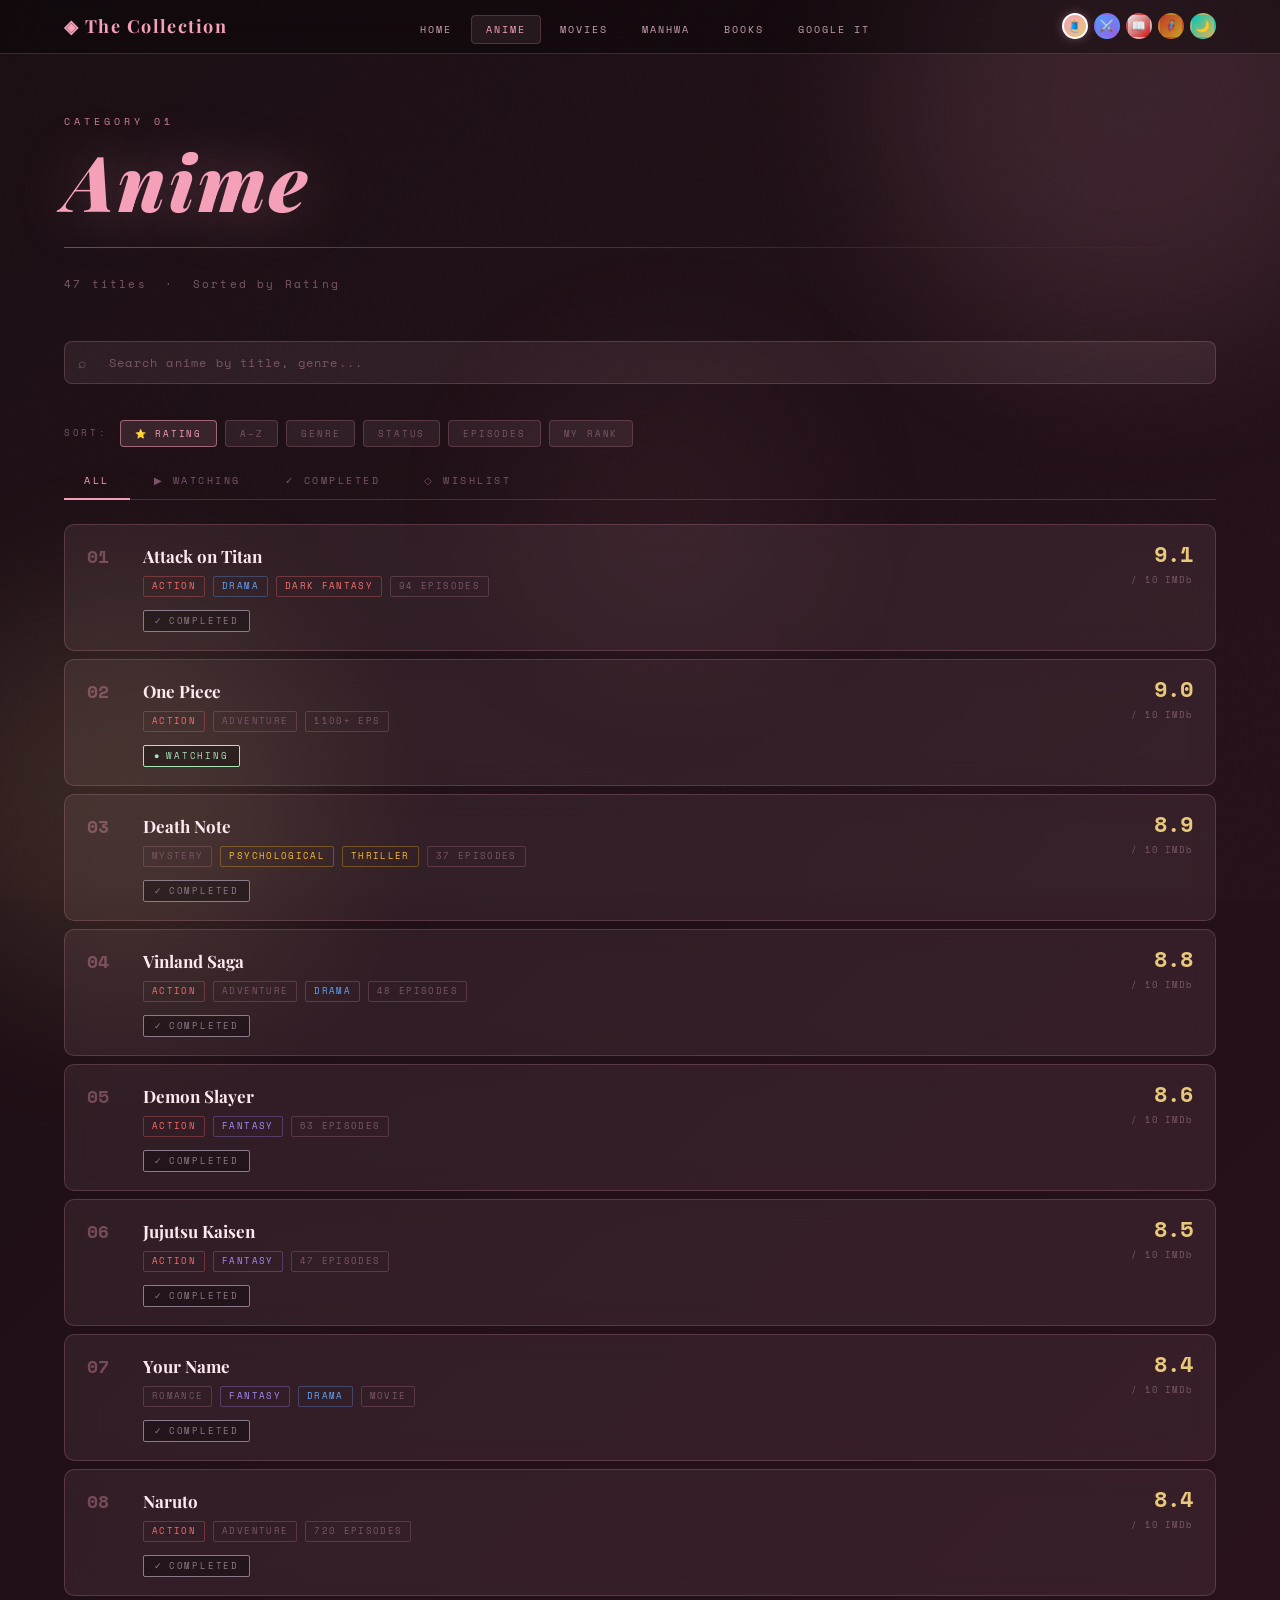
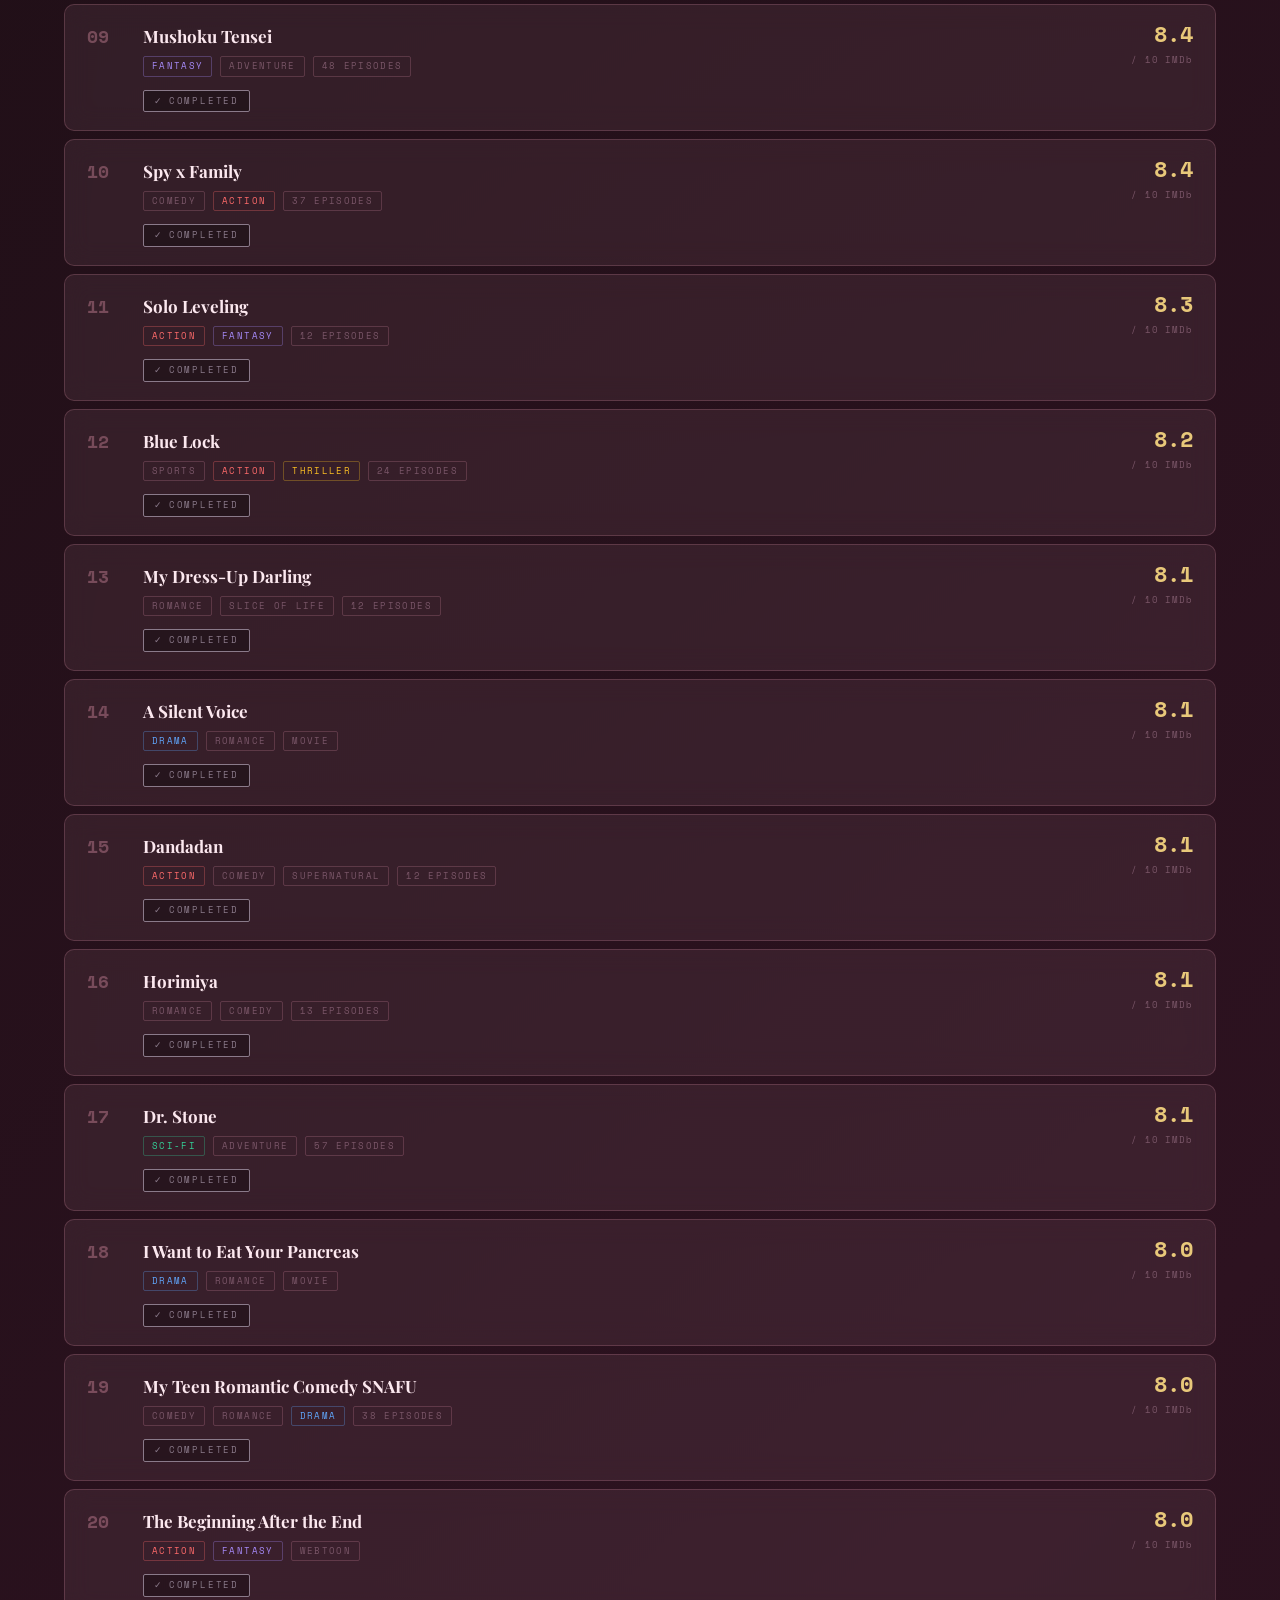
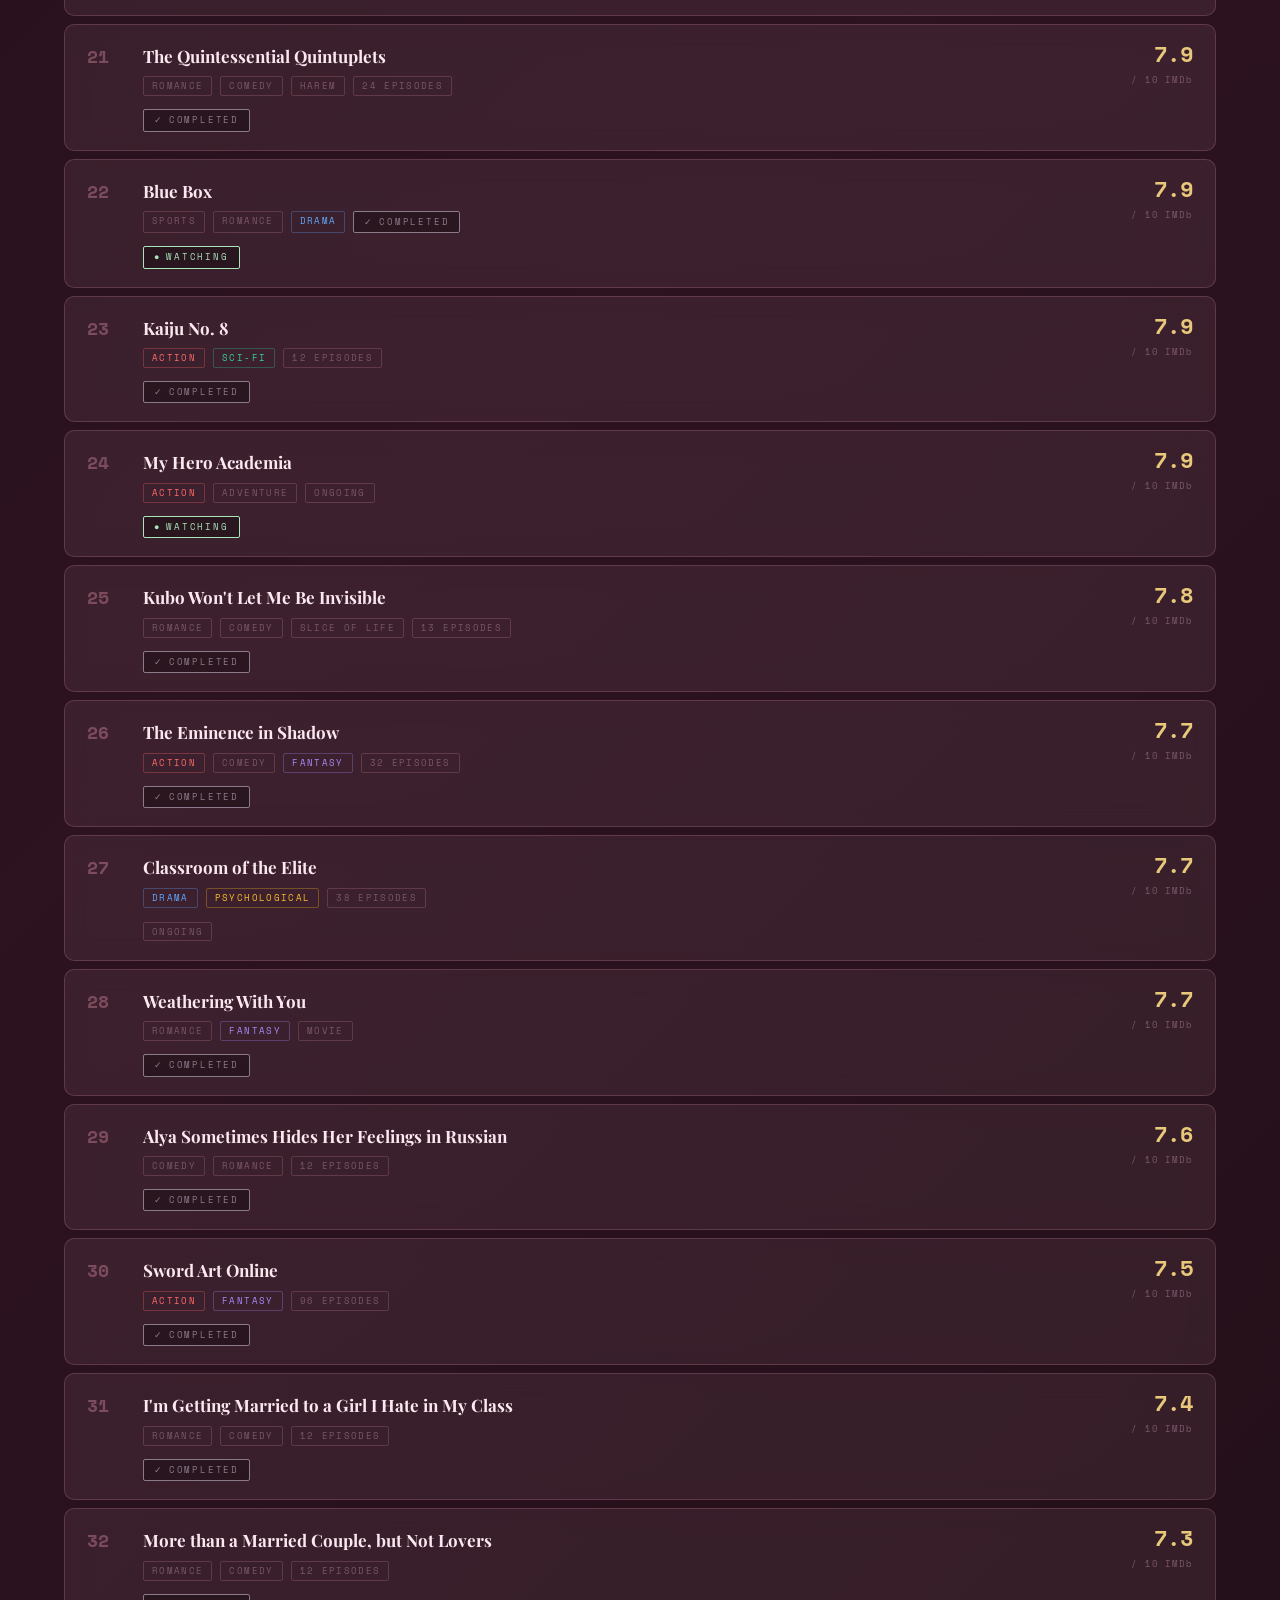
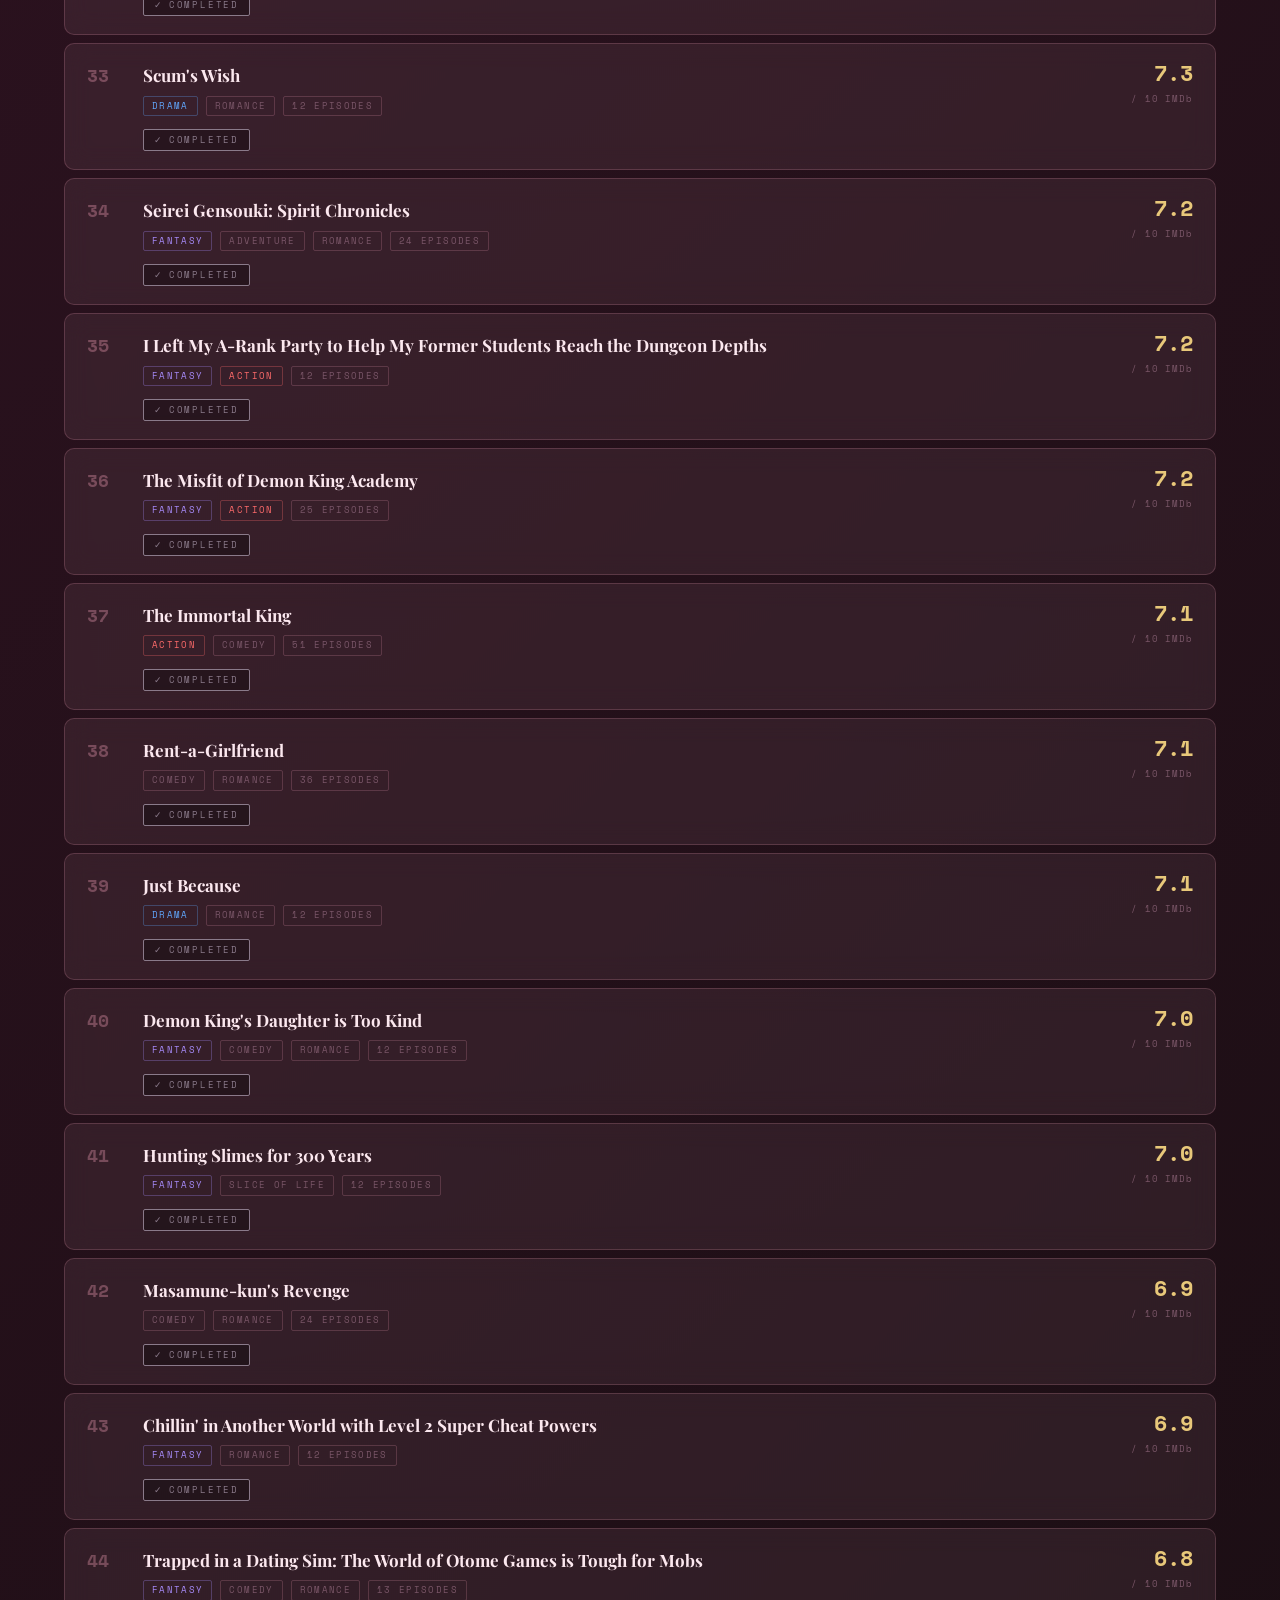
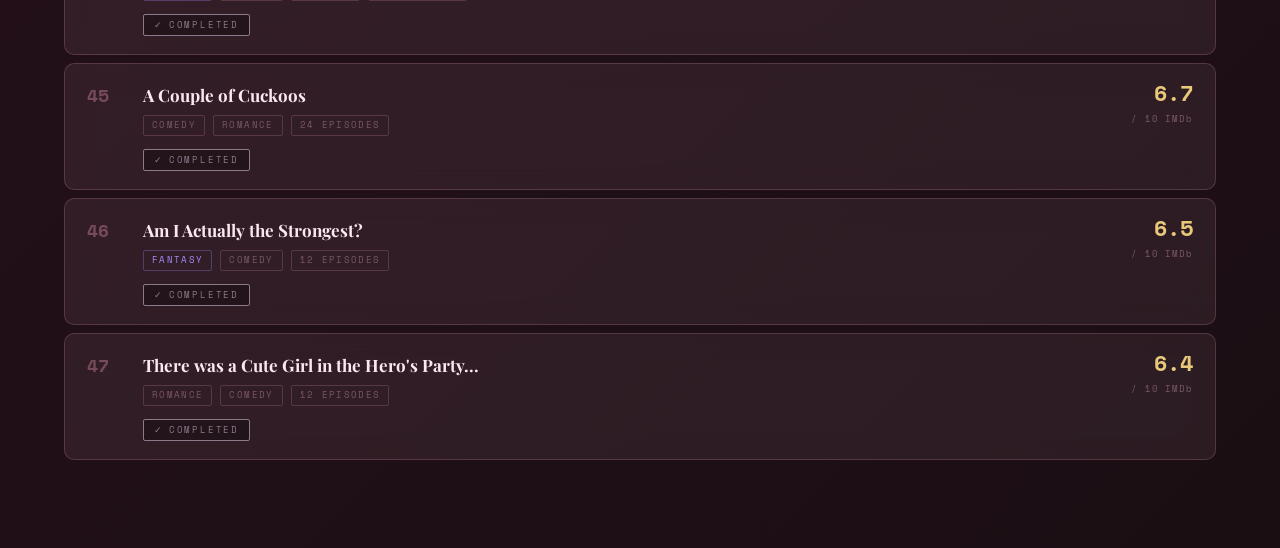
==== commit 4a0f21e0: "Update anime.html" ====
--- a/anime.html
+++ b/anime.html
@@ -555,7 +555,23 @@
             <div class="full-score-sub">/ 10 IMDb</div>
         </div>
     </div>
-
+    <div class="glass-card full-card" data-title="Seirei Gensouki: Spirit Chronicles" data-genre="Fantasy / Adventure / Romance" data-rating="7.2" data-episodes="13 Episodes" data-episode-count="13" data-status="completed" data-watch="" data-read="">
+        <div class="full-card-rank">—</div>
+        <div class="full-card-body">
+            <div class="full-card-title">Seirei Gensouki: Spirit Chronicles</div>
+            <div class="full-card-meta">
+                <span class="meta-chip genre-fantasy">Fantasy</span>
+                <span class="meta-chip">Adventure</span>
+                <span class="meta-chip">Romance</span>
+                <span class="meta-chip">24 Episodes</span>
+            </div>
+            <span class="badge badge-completed">Completed</span>
+        </div>
+        <div class="full-card-right">
+            <div class="full-score">7.2</div>
+            <div class="full-score-sub">/ 10 IMDb</div>
+        </div>
+    </div>
     <div class="glass-card full-card" data-title="One Piece" data-genre="Action / Adventure / Fantasy" data-rating="9.0" data-episodes="1100+ Episodes" data-episode-count="1100" data-status="watching" data-watch="" data-read="">
         <div class="full-card-rank">22</div>
         <div class="full-card-body">
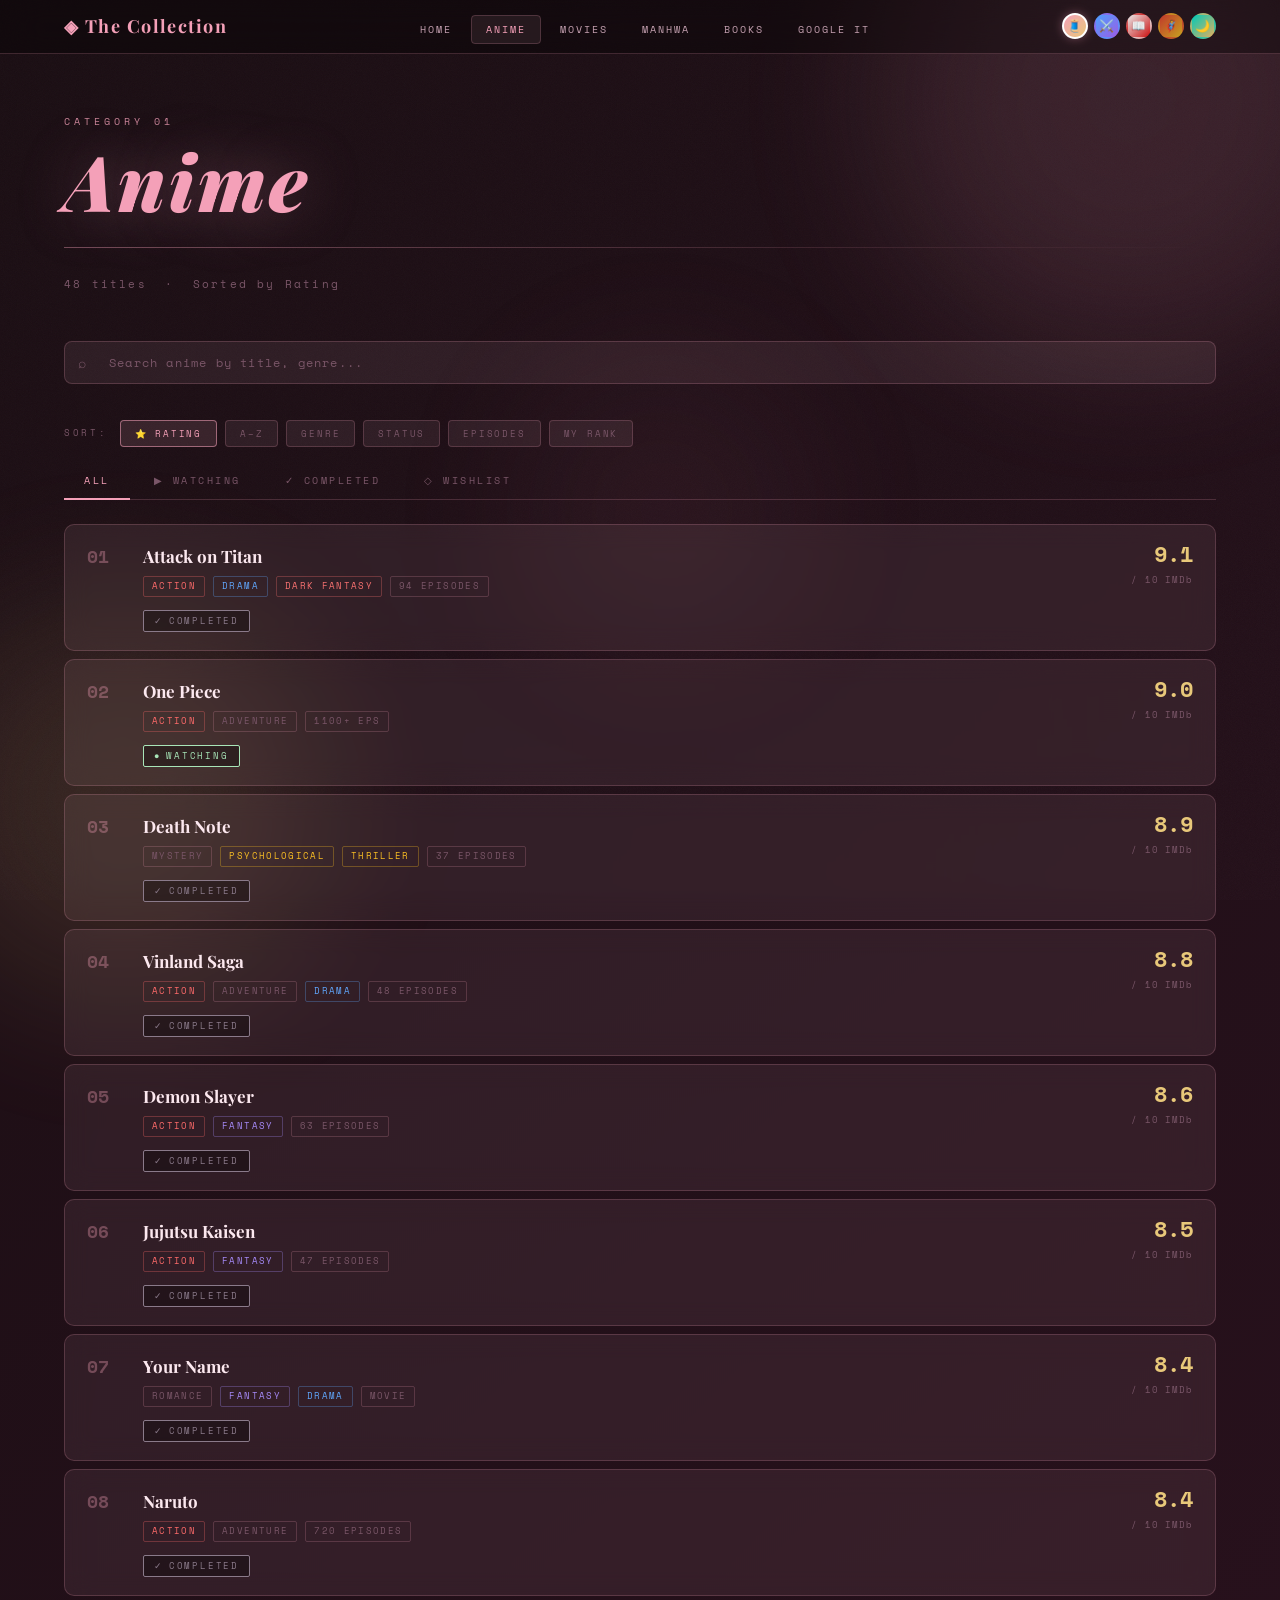
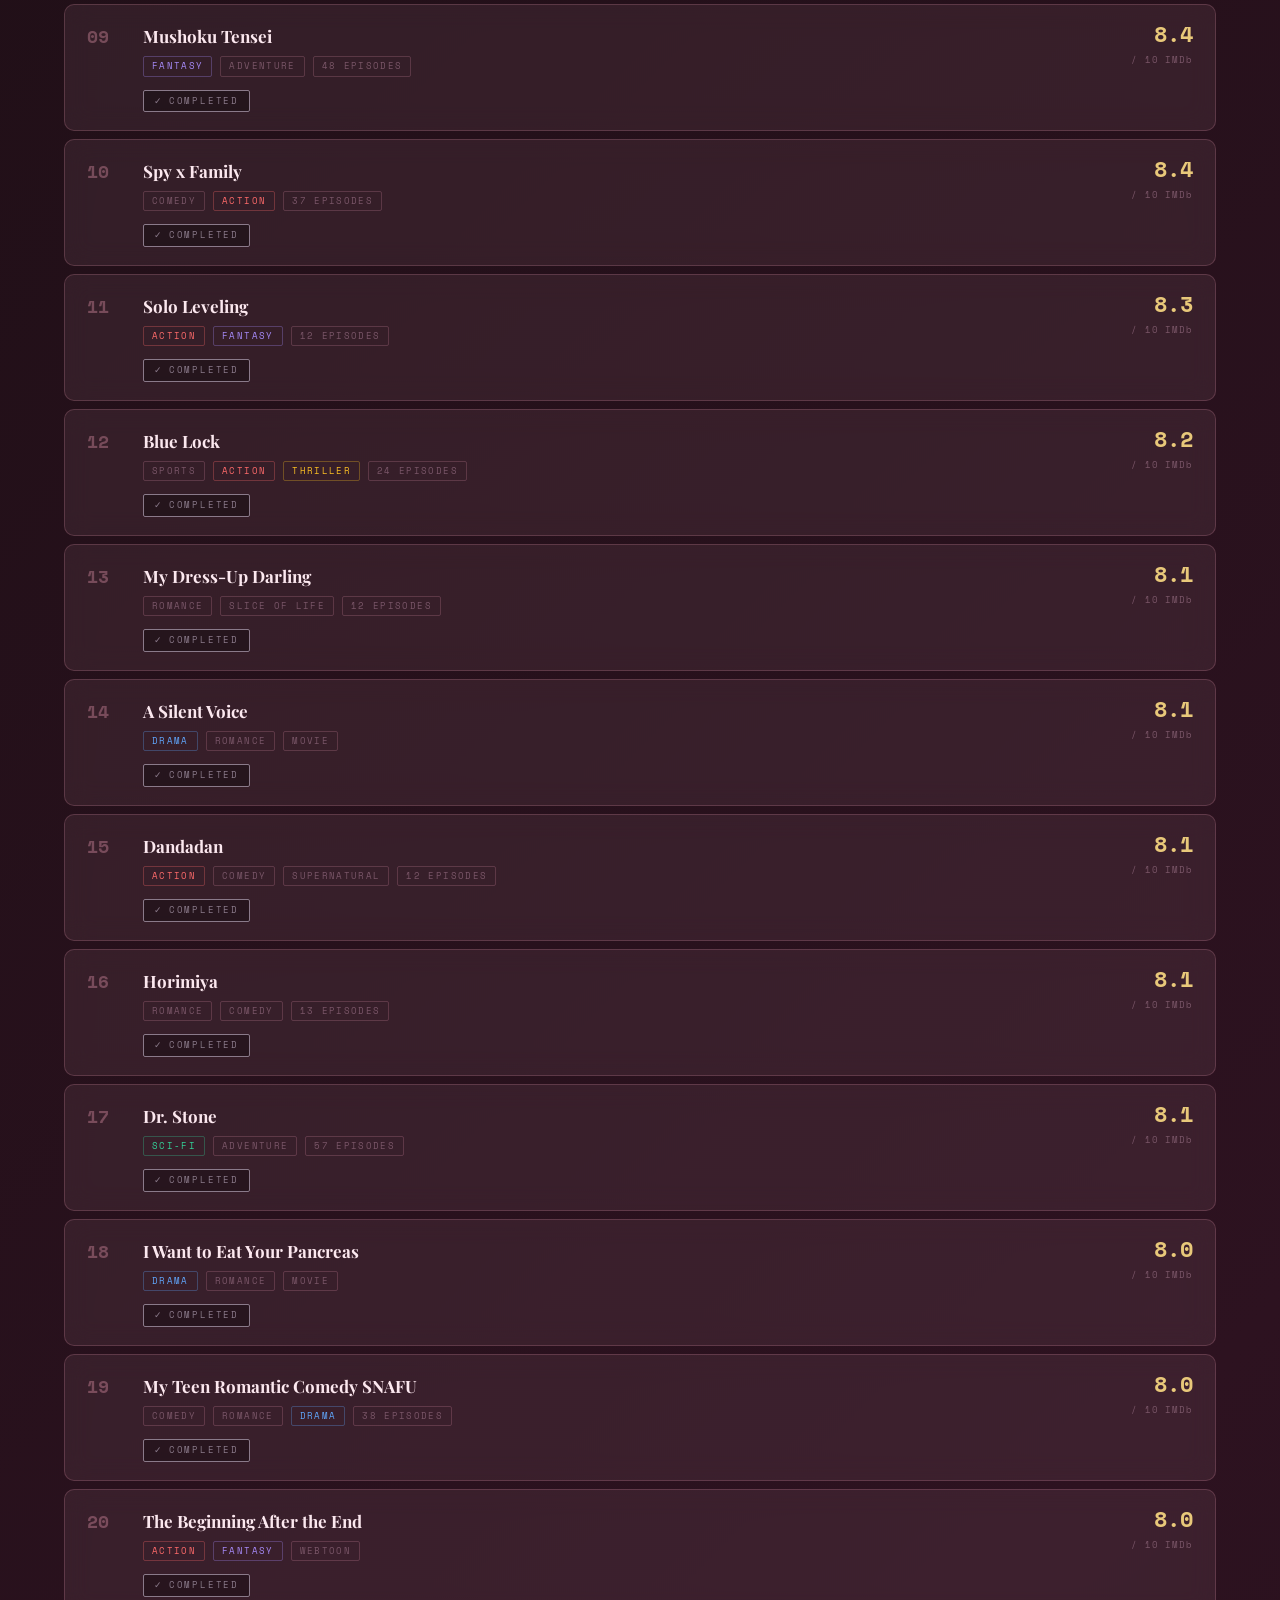
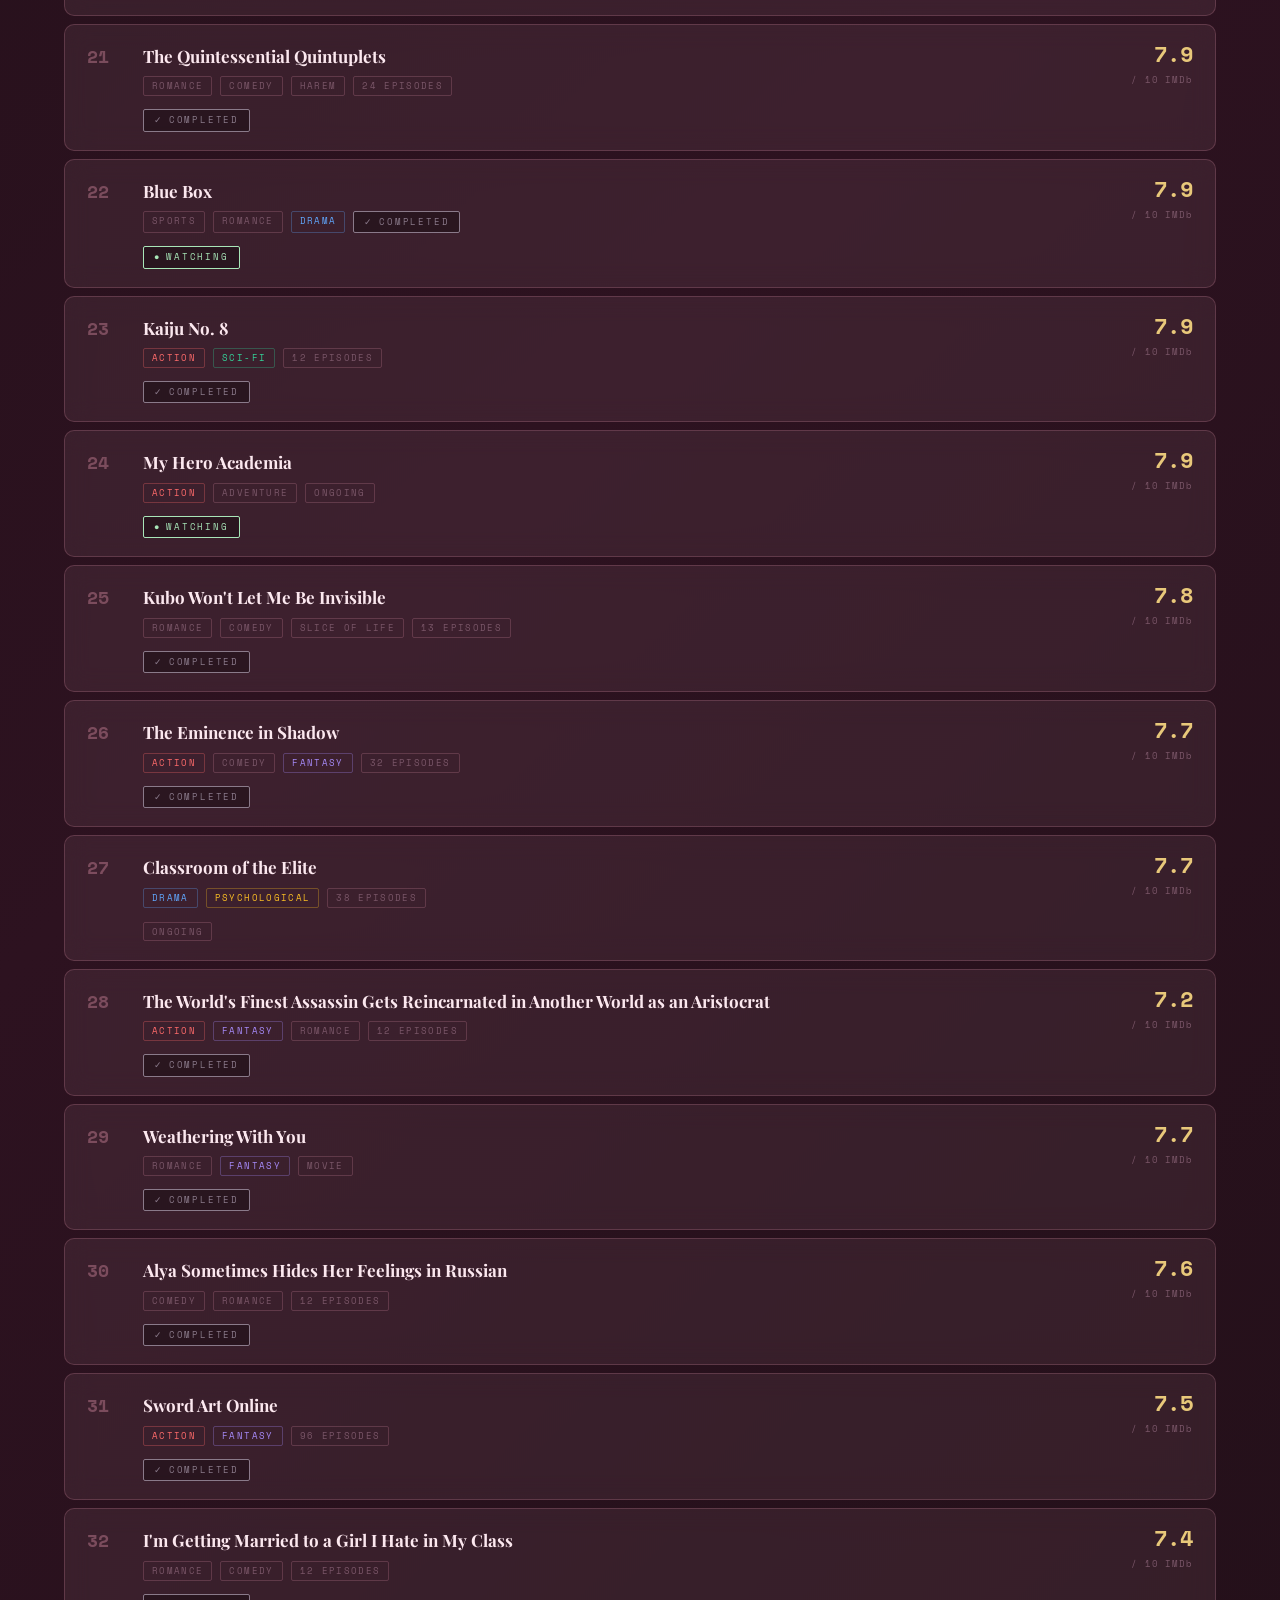
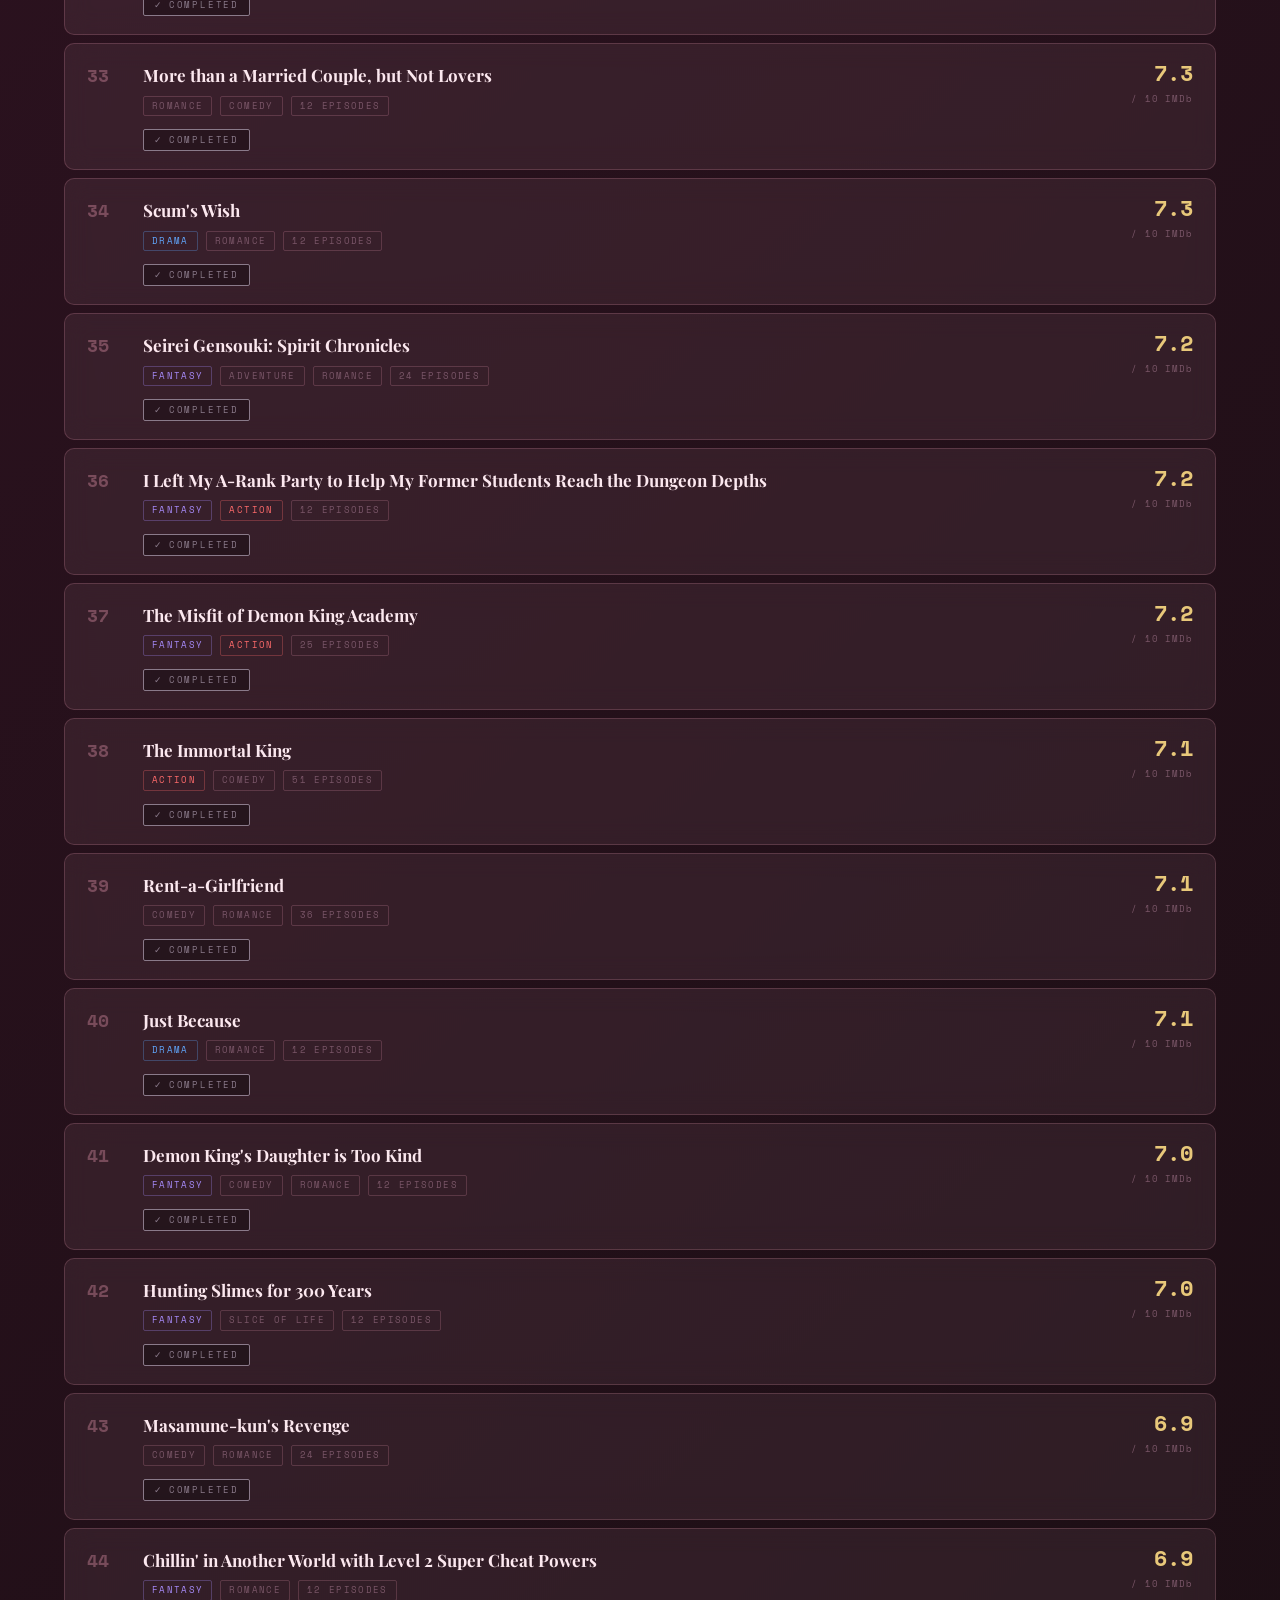
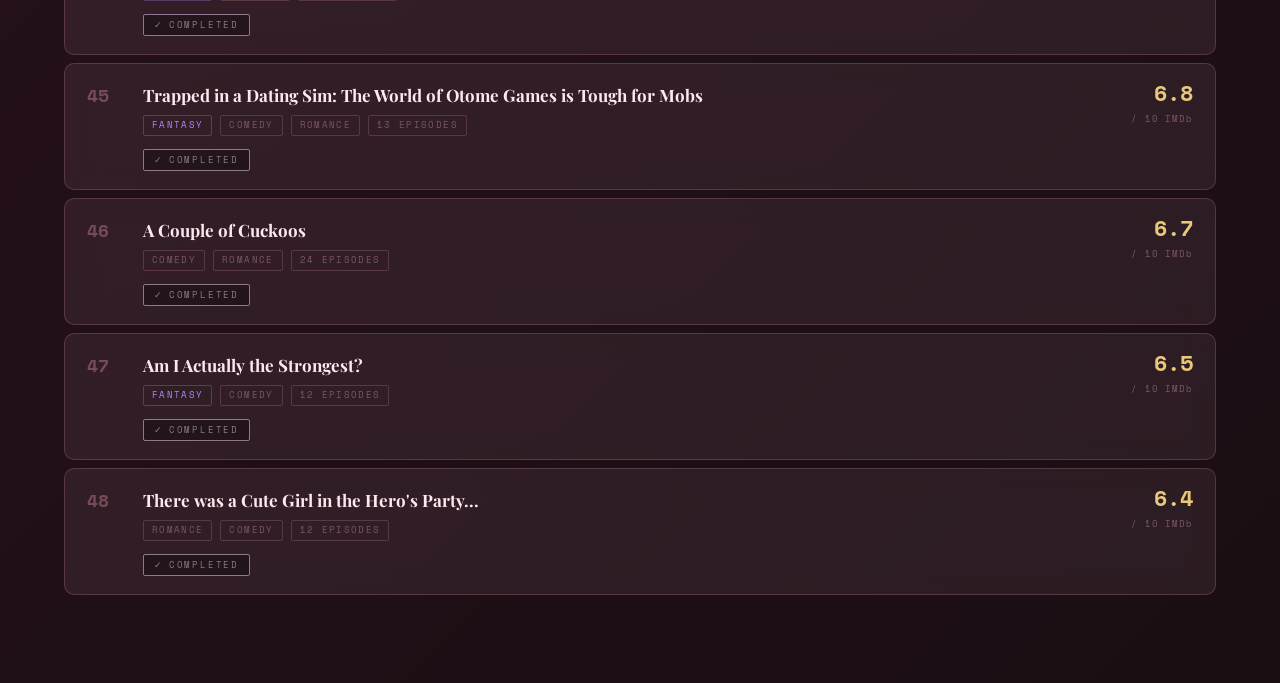
==== commit c3b8f330: "Update anime.html" ====
--- a/anime.html
+++ b/anime.html
@@ -572,6 +572,24 @@
             <div class="full-score-sub">/ 10 IMDb</div>
         </div>
     </div>
+        
+    <div class="glass-card full-card" data-title="The World's Finest Assassin Gets Reincarnated in Another World as an Aristocrat" data-genre="Action / Fantasy / Romance" data-rating="7.7" data-episodes="24 Episodes" data-episode-count="24" data-status="completed" data-watch="" data-read="">
+        <div class="full-card-rank">—</div>
+        <div class="full-card-body">
+            <div class="full-card-title">The World's Finest Assassin Gets Reincarnated in Another World as an Aristocrat</div>
+            <div class="full-card-meta">
+            <span class="meta-chip genre-action">Action</span>
+                <span class="meta-chip genre-fantasy">Fantasy</span>
+                <span class="meta-chip">Romance</span>
+                <span class="meta-chip">12 Episodes</span>
+            </div>
+            <span class="badge badge-completed">Completed</span>
+        </div>
+        <div class="full-card-right">
+            <div class="full-score">7.2</div>
+            <div class="full-score-sub">/ 10 IMDb</div>
+        </div>
+    </div>
     <div class="glass-card full-card" data-title="One Piece" data-genre="Action / Adventure / Fantasy" data-rating="9.0" data-episodes="1100+ Episodes" data-episode-count="1100" data-status="watching" data-watch="" data-read="">
         <div class="full-card-rank">22</div>
         <div class="full-card-body">
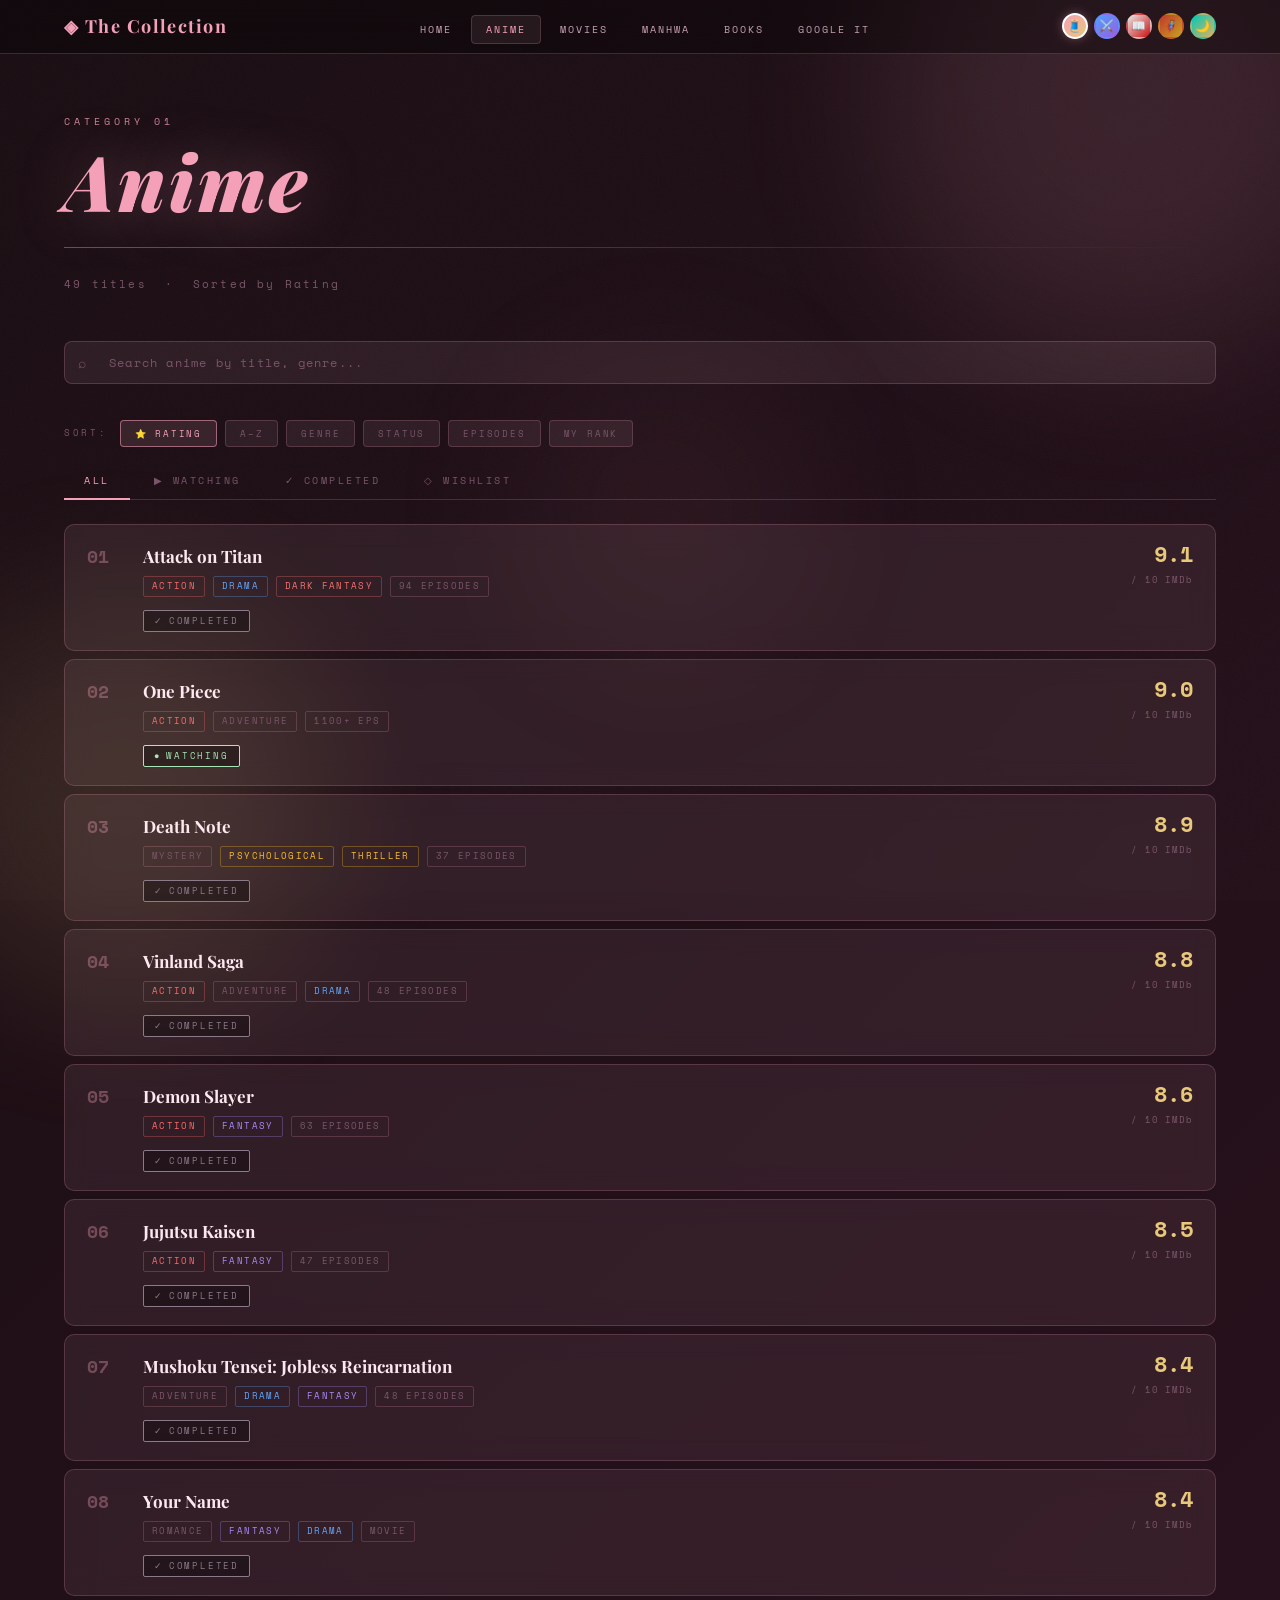
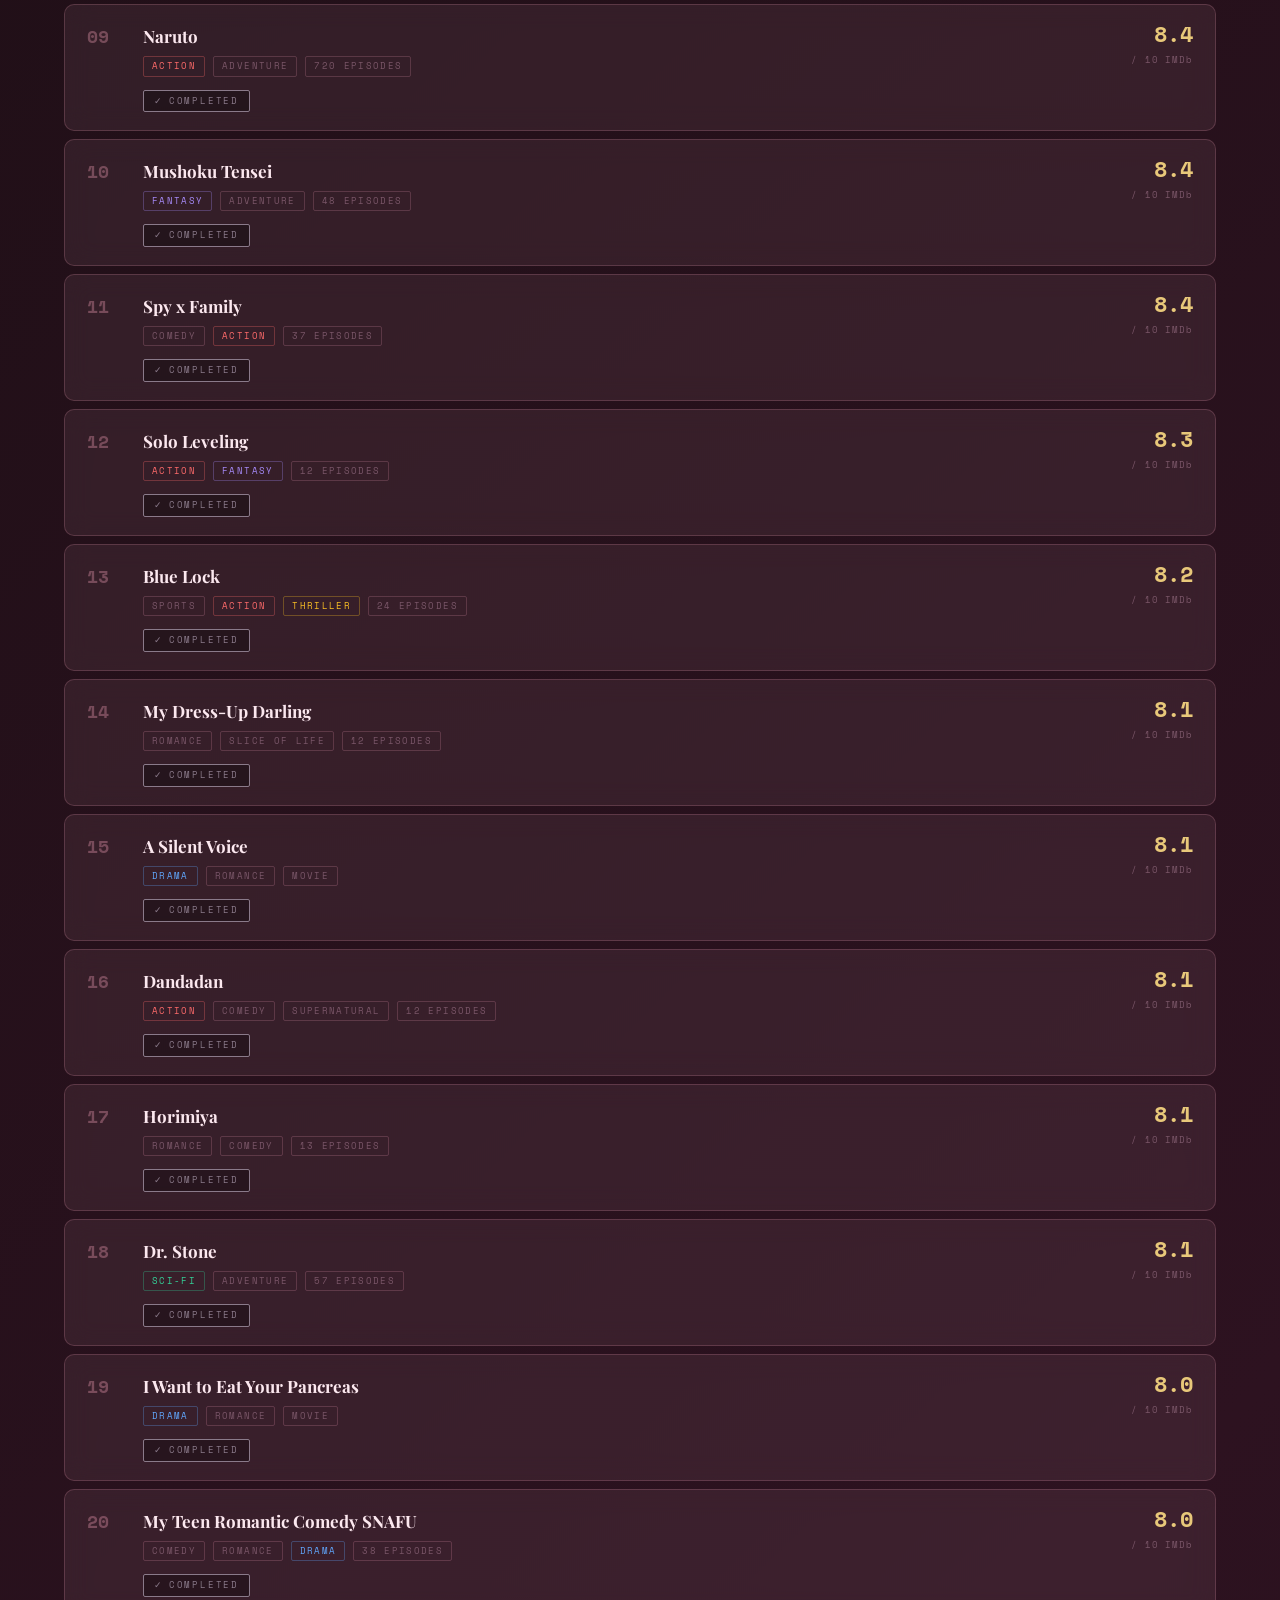
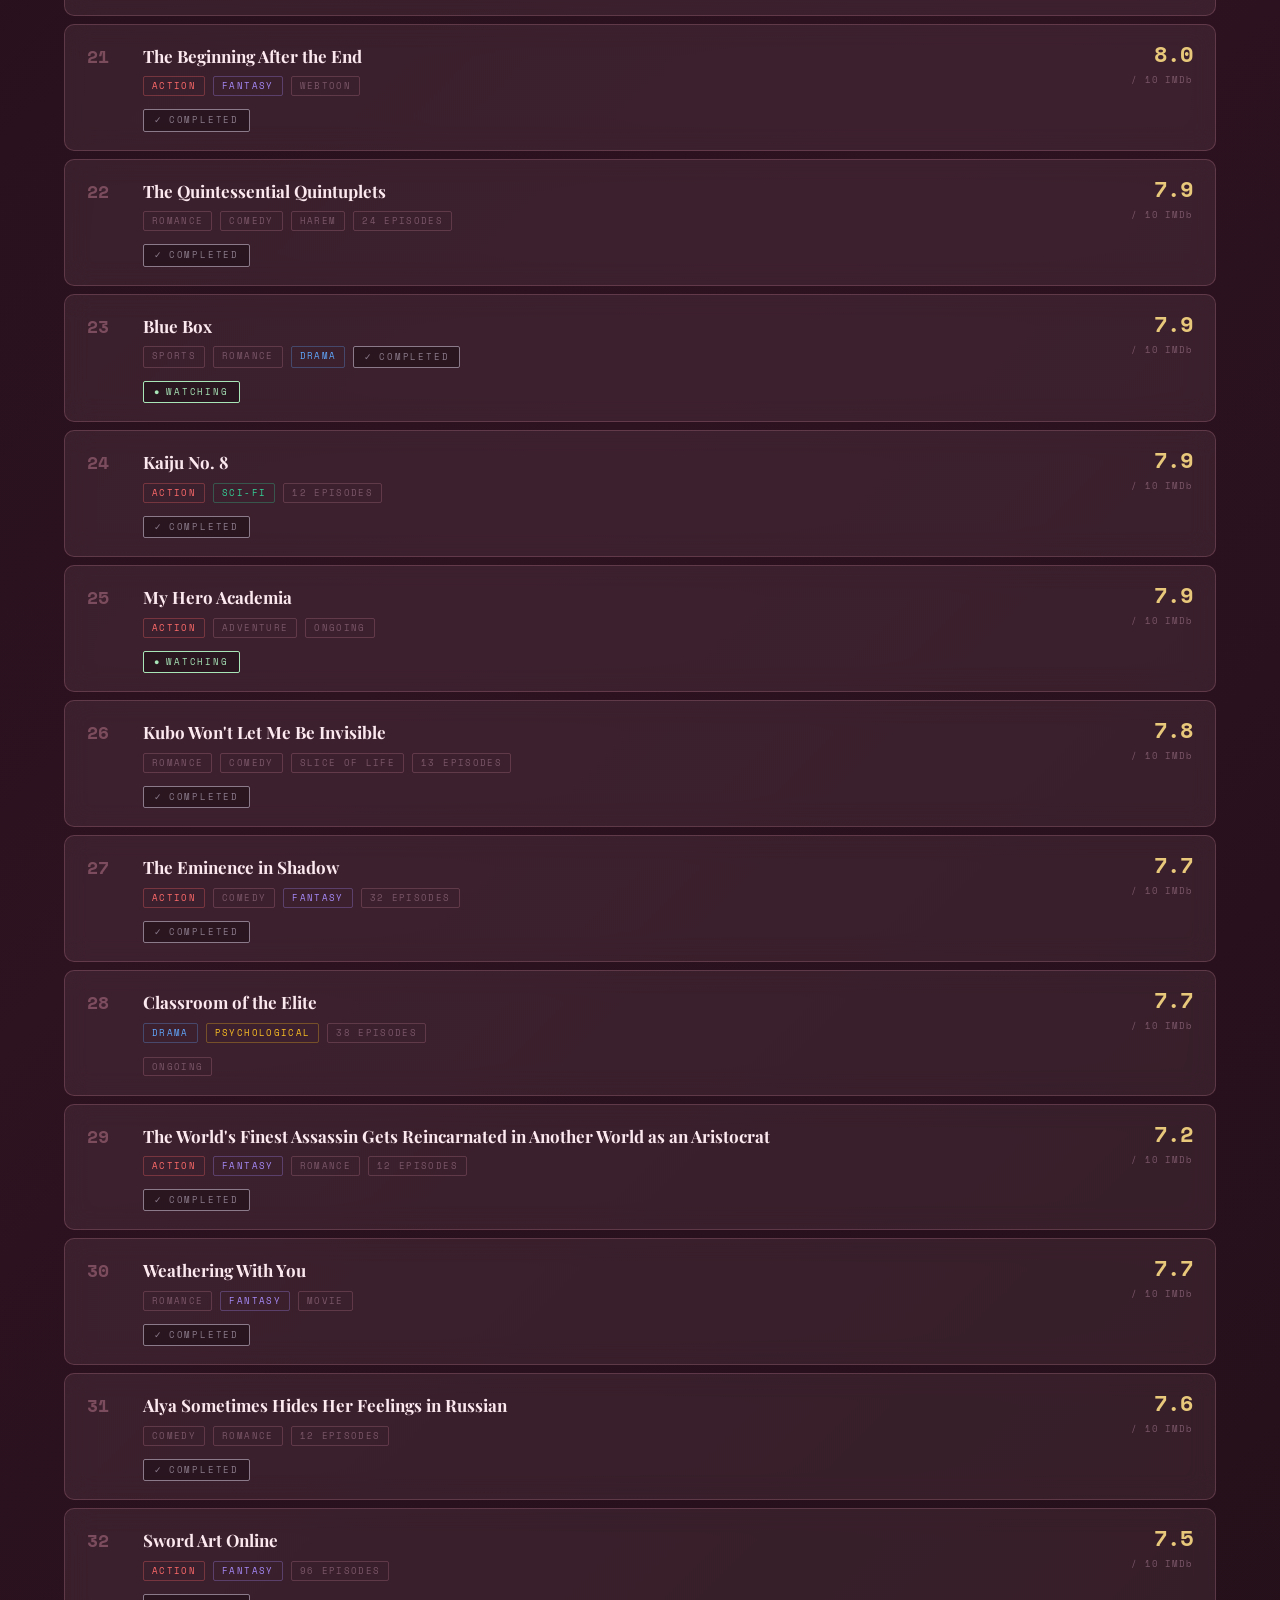
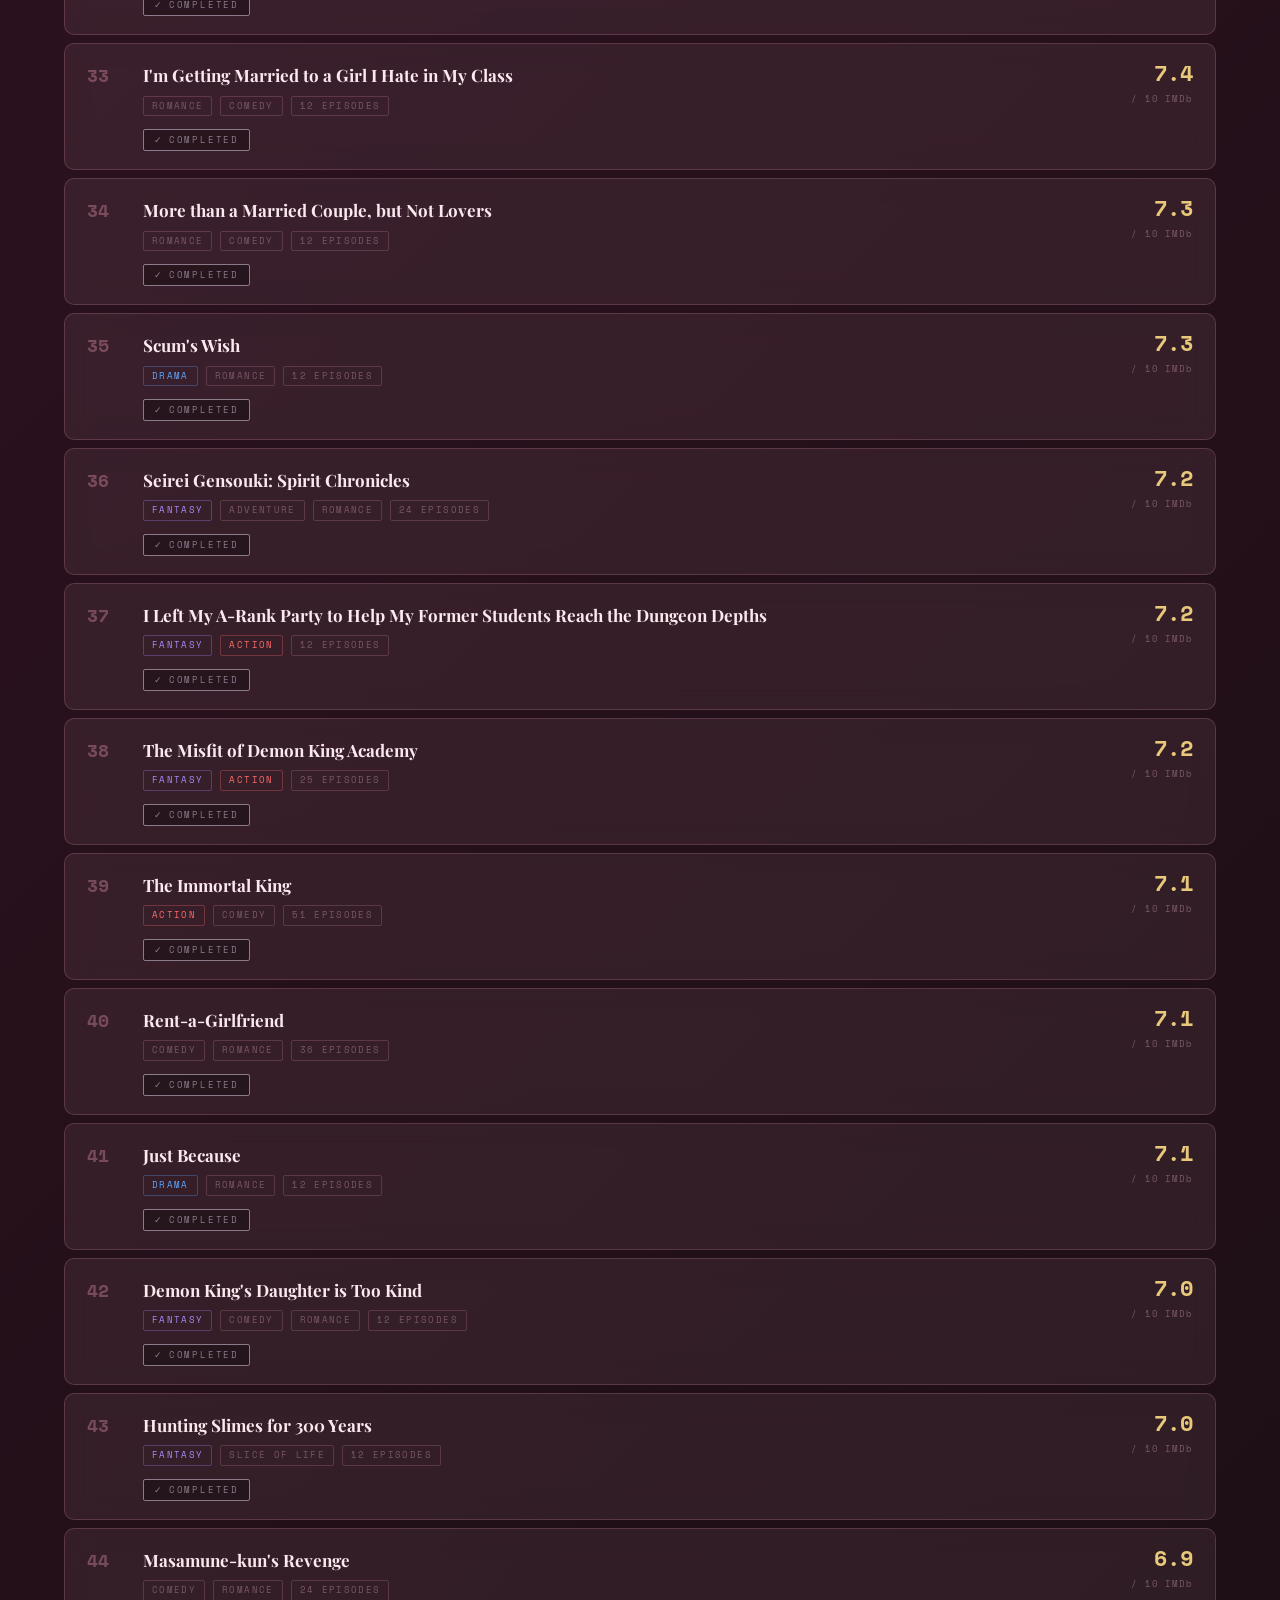
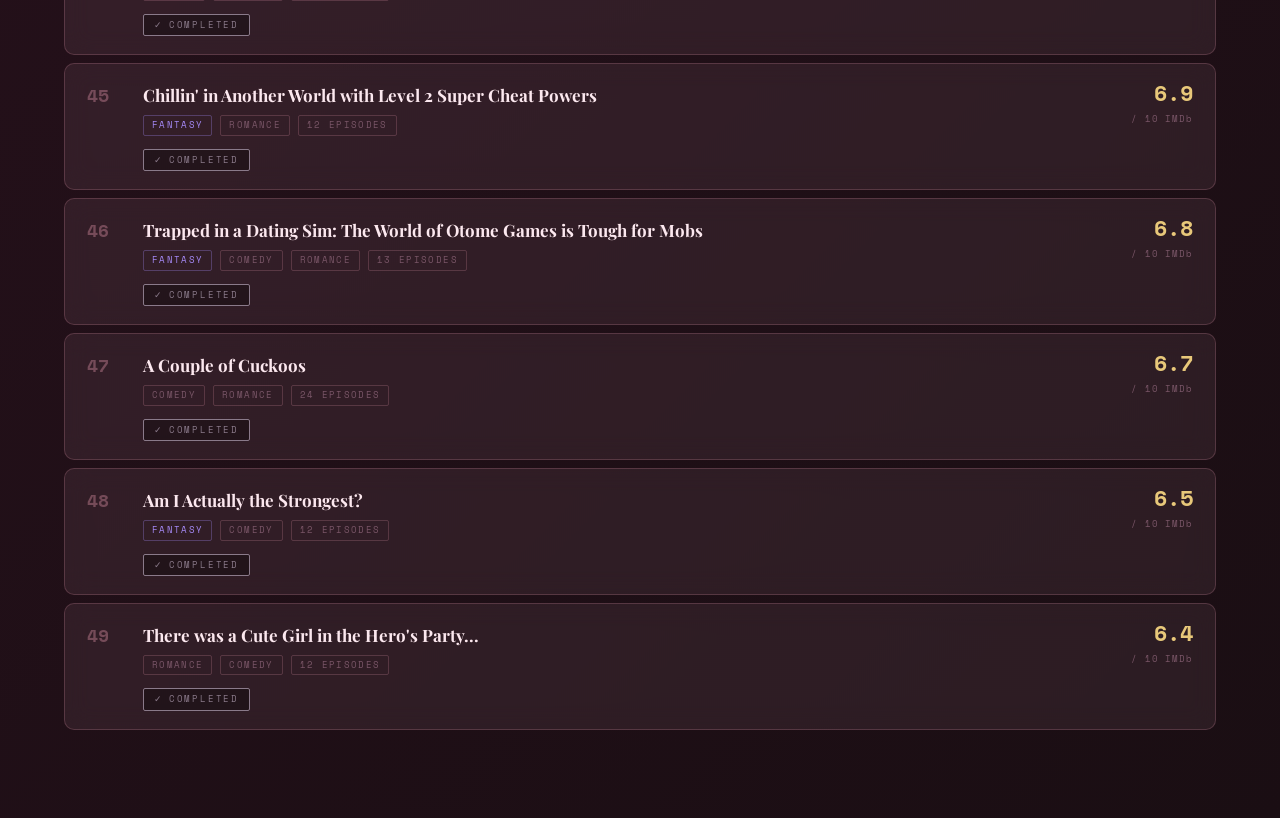
==== commit 8f44eb72: "Update anime.html" ====
--- a/anime.html
+++ b/anime.html
@@ -174,7 +174,7 @@
         </div>
     </div>
 
-    <div class="glass-card full-card" data-title="Solo Leveling" data-genre="Action / Fantasy" data-rating="8.3" data-episodes="12 Episodes" data-episode-count="12" data-status="completed" data-watch="" data-read="">
+    <div class="glass-card full-card" data-title="Solo Leveling" data-genre="Action / Fantasy" data-rating="8.3" data-episodes="24 Episodes" data-episode-count="12" data-status="completed" data-watch="" data-read="">
         <div class="full-card-rank">04</div>
         <div class="full-card-body">
             <div class="full-card-title">Solo Leveling</div>
@@ -190,7 +190,25 @@
             <div class="full-score-sub">/ 10 IMDb</div>
         </div>
     </div>
-    
+
+    <div class="glass-card full-card" data-title="Mushoku Tensei: Jobless Reincarnation" data-genre="Adventure / Drama / Fantasy" data-rating="8.4" data-episodes="48 Episodes" data-episode-count="48" data-status="completed" data-watch="" data-read="">
+        <div class="full-card-rank">03</div>
+        <div class="full-card-body">
+            <div class="full-card-title">Mushoku Tensei: Jobless Reincarnation</div>
+            <div class="full-card-meta">
+                <span class="meta-chip genre-adventure">Adventure</span>
+                <span class="meta-chip genre-drama">Drama</span>
+                <span class="meta-chip genre-fantasy">Fantasy</span>
+                <span class="meta-chip">48 Episodes</span>
+            </div>
+            <span class="badge badge-completed">Completed</span>
+        </div>
+        <div class="full-card-right">
+            <div class="full-score">8.4</div>
+            <div class="full-score-sub">/ 10 IMDb</div>
+        </div>
+    </div>
+        
     <div class="glass-card full-card" data-title="Kubo Won't Let Me Be Invisible" data-genre="Romance / Comedy / Slice of Life" data-rating="7.8" data-episodes="13 Episodes" data-episode-count="13" data-status="completed" data-watch="" data-read="">
         <div class="full-card-rank">—</div>
         <div class="full-card-body">
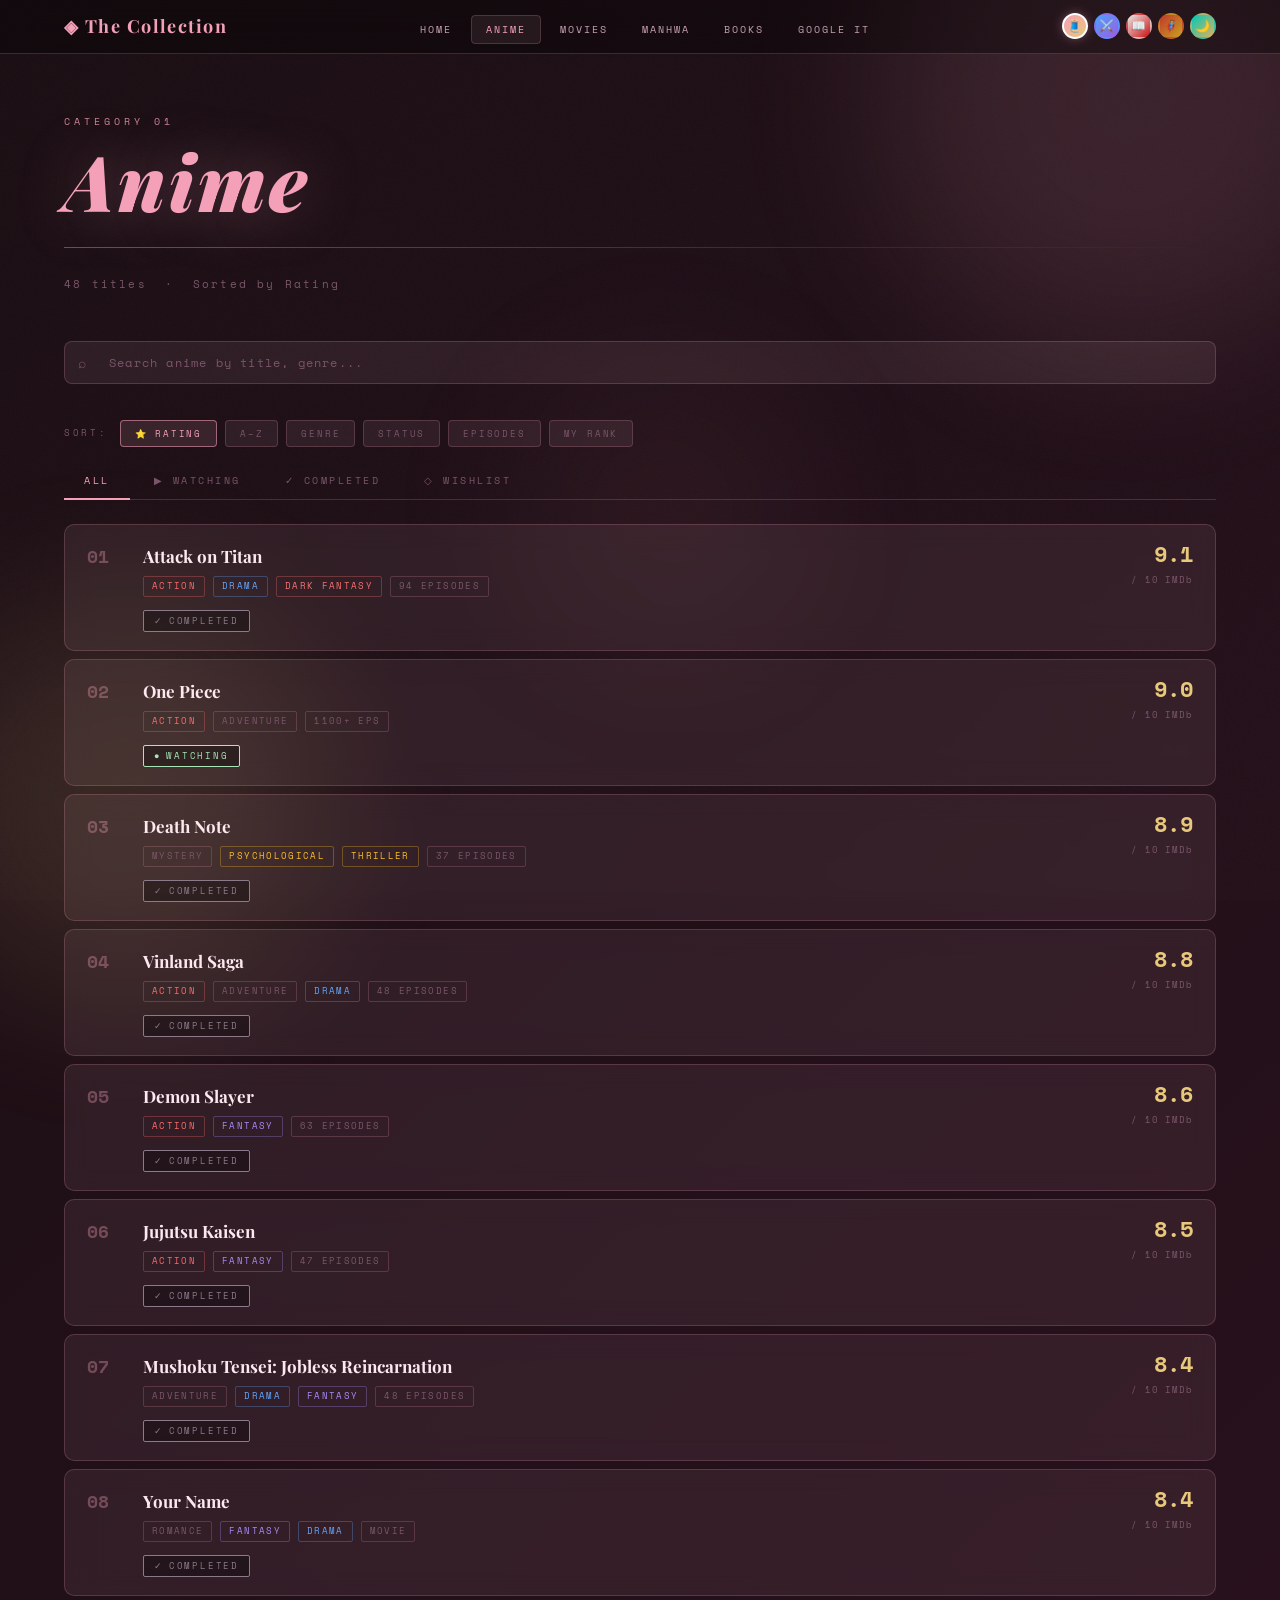
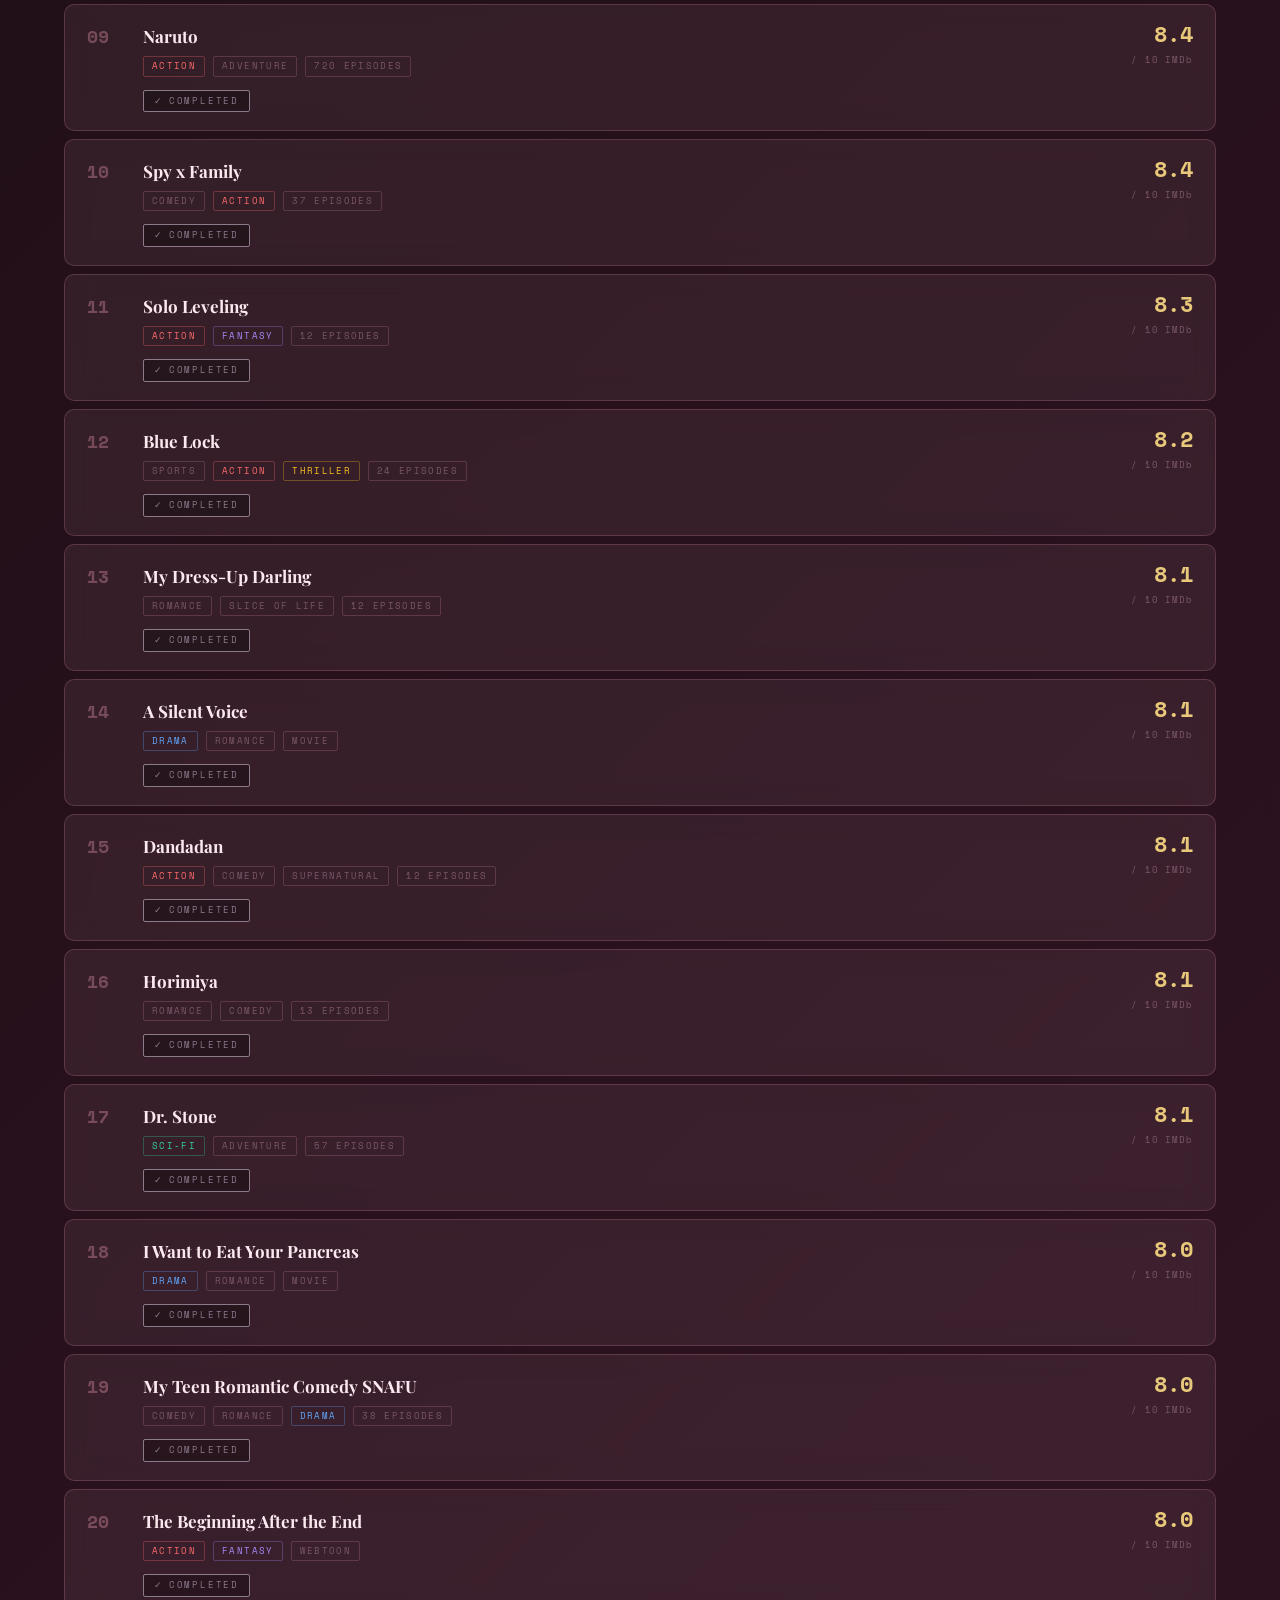
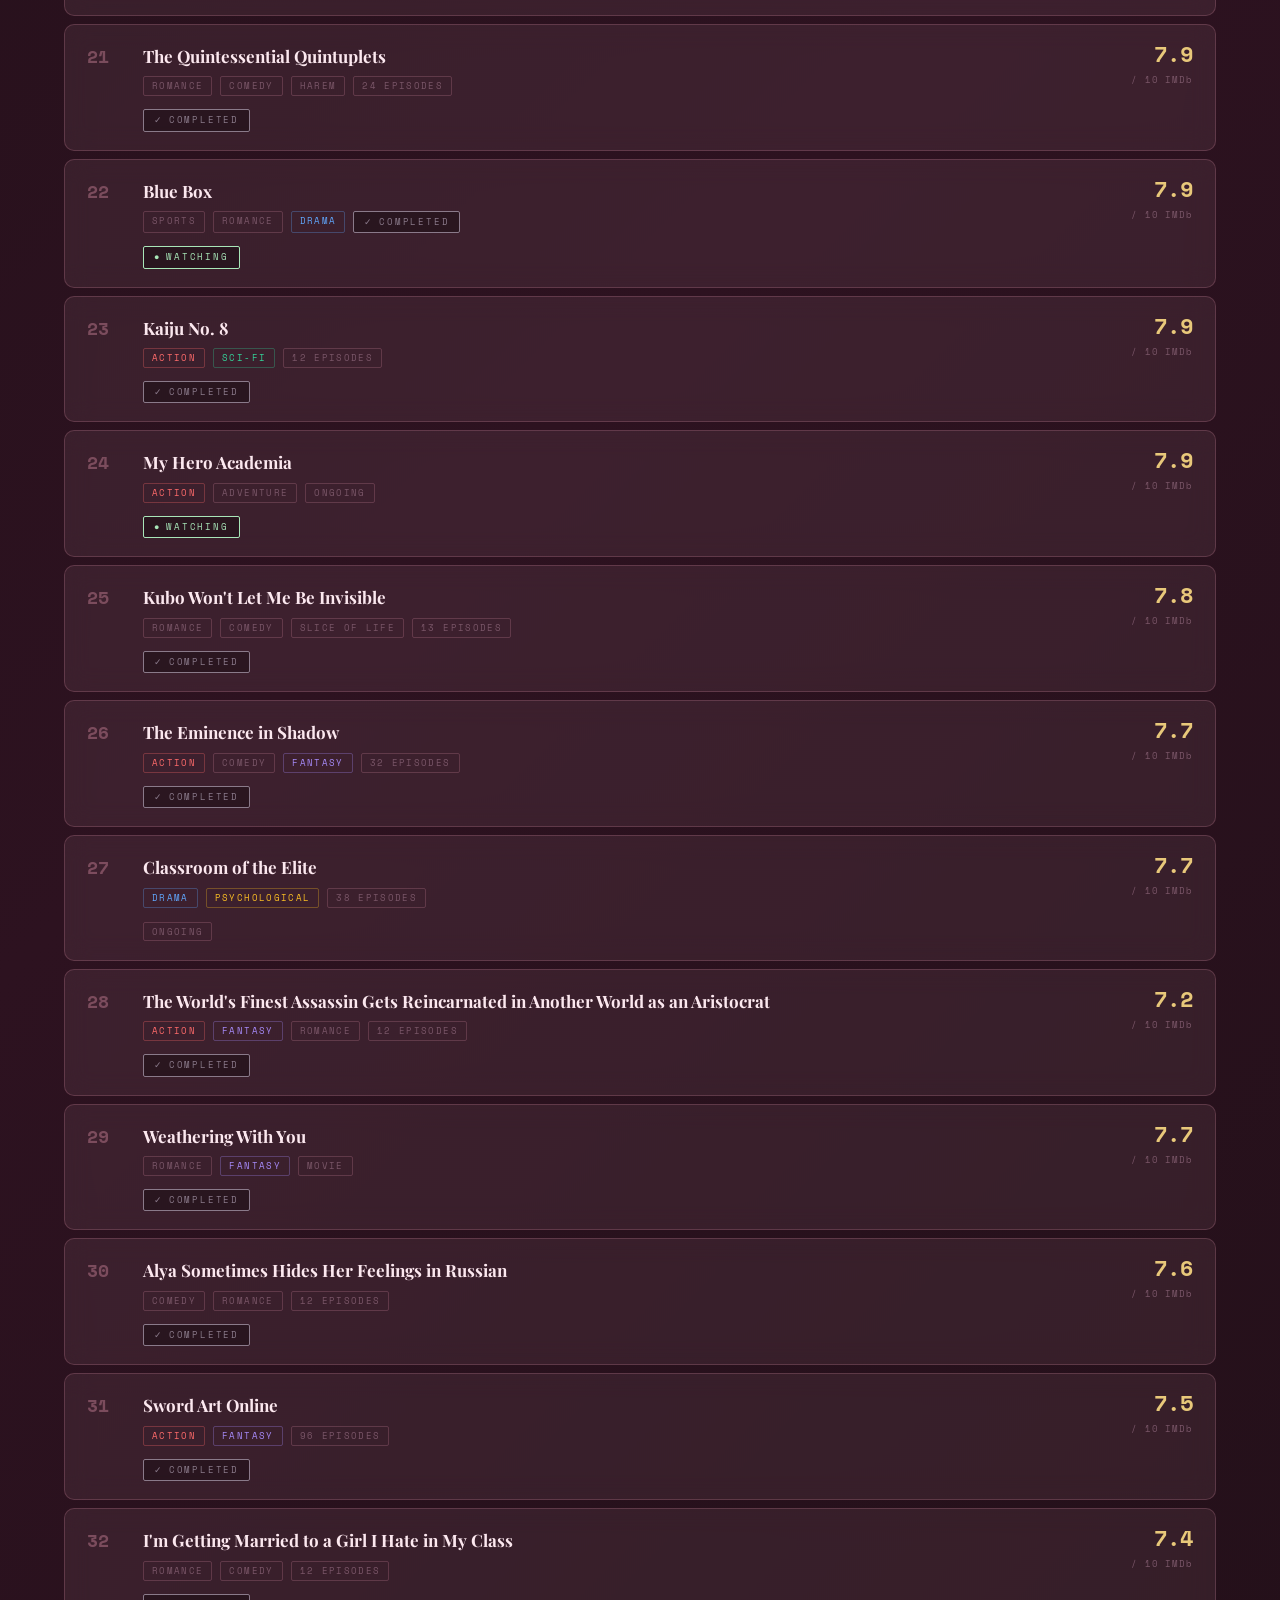
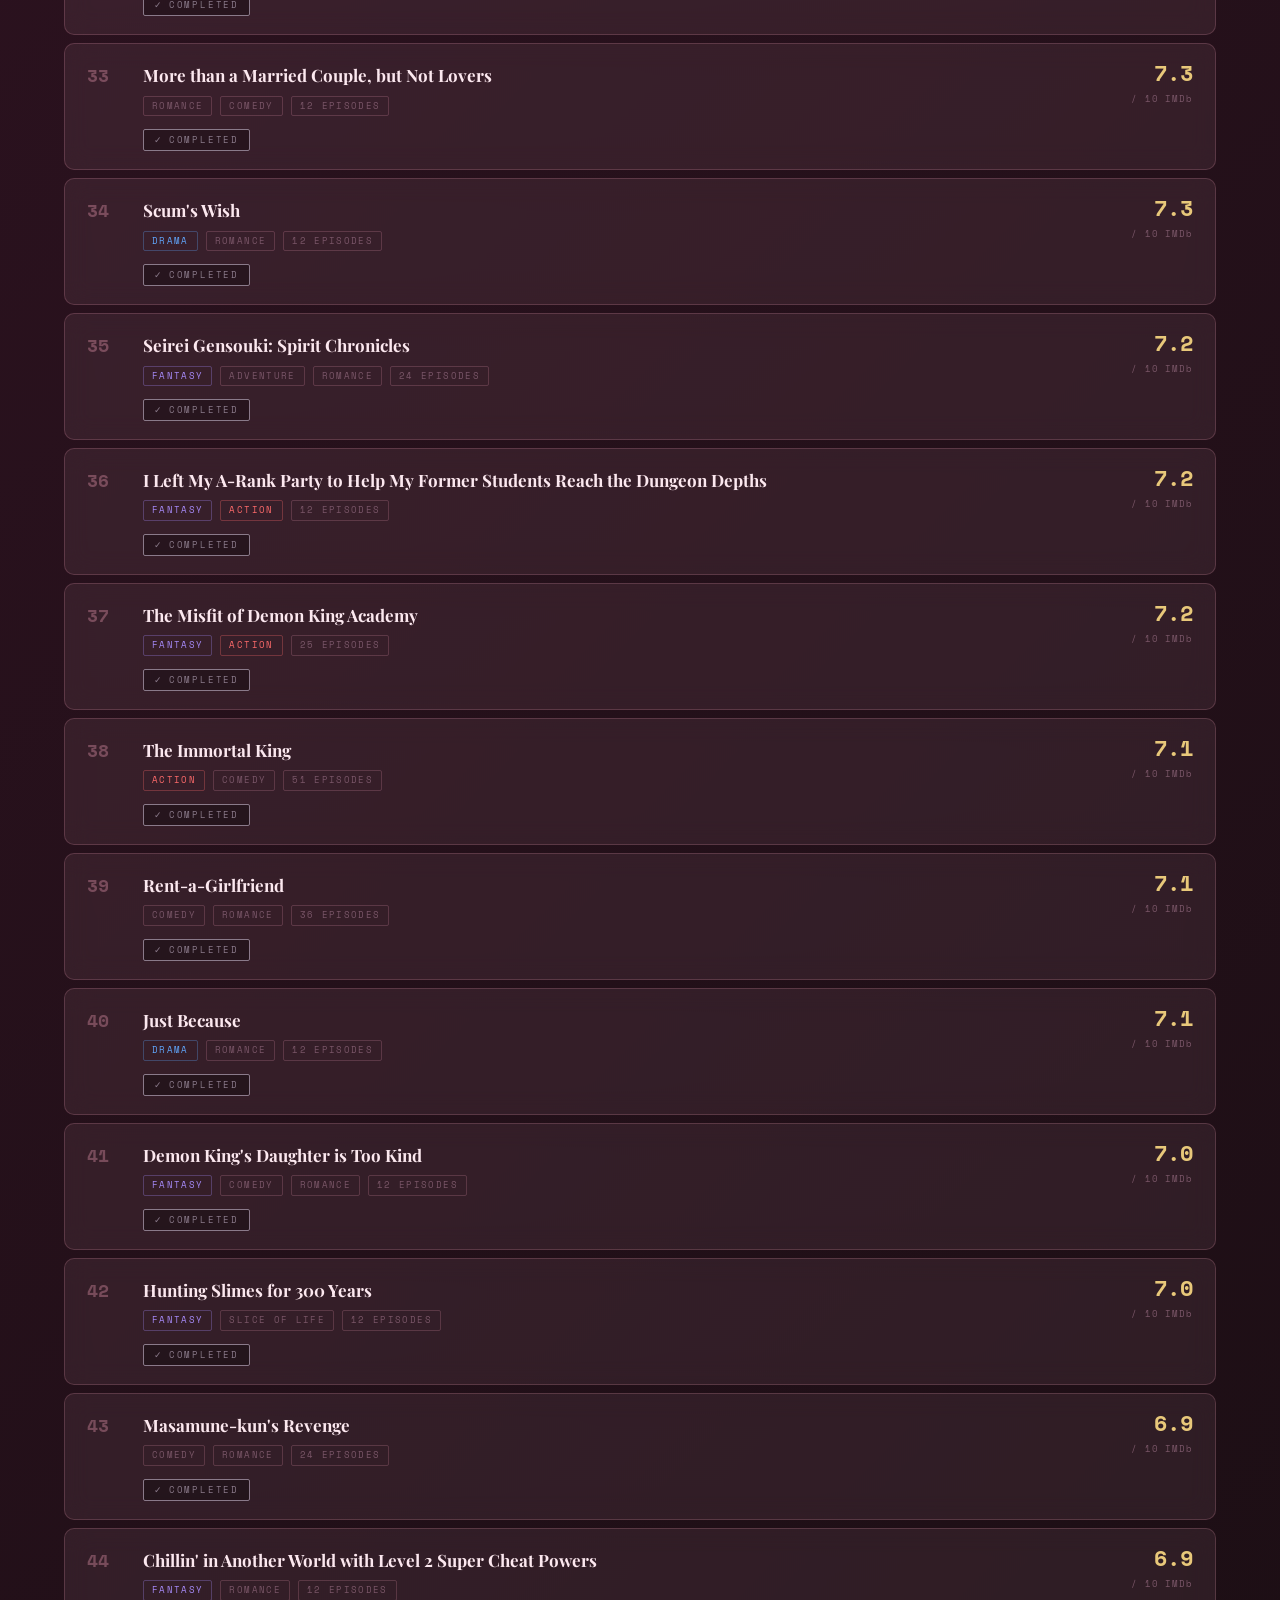
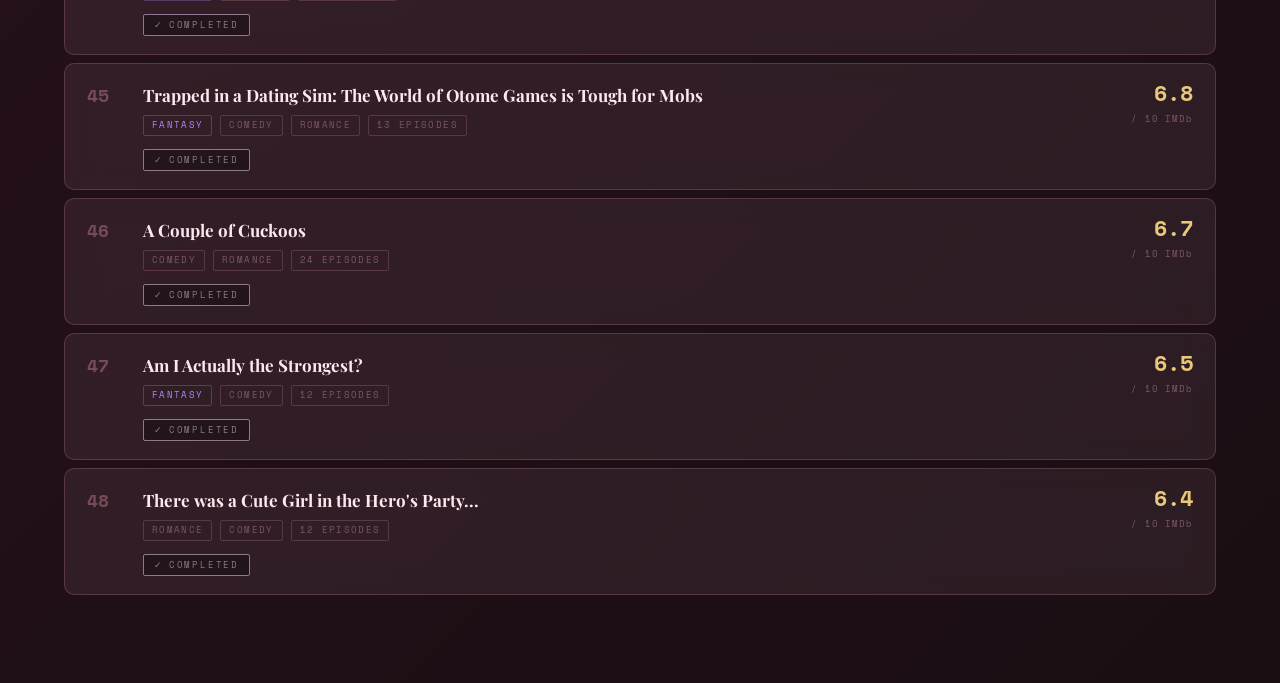
==== commit 2843cd76: "Update anime.html" ====
--- a/anime.html
+++ b/anime.html
@@ -174,6 +174,26 @@
         </div>
     </div>
 
+
+    <div class="glass-card full-card" data-title="Mushoku Tensei: Jobless Reincarnation" data-genre="Adventure / Drama / Fantasy" data-rating="8.4" data-episodes="48 Episodes" data-episode-count="48" data-status="completed" data-watch="" data-read="">
+        <div class="full-card-rank">03</div>
+        <div class="full-card-body">
+            <div class="full-card-title">Mushoku Tensei: Jobless Reincarnation</div>
+            <div class="full-card-meta">
+                <span class="meta-chip genre-adventure">Adventure</span>
+                <span class="meta-chip genre-drama">Drama</span>
+                <span class="meta-chip genre-fantasy">Fantasy</span>
+                <span class="meta-chip">48 Episodes</span>
+            </div>
+            <span class="badge badge-completed">Completed</span>
+        </div>
+        <div class="full-card-right">
+            <div class="full-score">8.4</div>
+            <div class="full-score-sub">/ 10 IMDb</div>
+        </div>
+    </div>
+   
+        
     <div class="glass-card full-card" data-title="Solo Leveling" data-genre="Action / Fantasy" data-rating="8.3" data-episodes="24 Episodes" data-episode-count="12" data-status="completed" data-watch="" data-read="">
         <div class="full-card-rank">04</div>
         <div class="full-card-body">
@@ -190,25 +210,7 @@
             <div class="full-score-sub">/ 10 IMDb</div>
         </div>
     </div>
-
-    <div class="glass-card full-card" data-title="Mushoku Tensei: Jobless Reincarnation" data-genre="Adventure / Drama / Fantasy" data-rating="8.4" data-episodes="48 Episodes" data-episode-count="48" data-status="completed" data-watch="" data-read="">
-        <div class="full-card-rank">03</div>
-        <div class="full-card-body">
-            <div class="full-card-title">Mushoku Tensei: Jobless Reincarnation</div>
-            <div class="full-card-meta">
-                <span class="meta-chip genre-adventure">Adventure</span>
-                <span class="meta-chip genre-drama">Drama</span>
-                <span class="meta-chip genre-fantasy">Fantasy</span>
-                <span class="meta-chip">48 Episodes</span>
-            </div>
-            <span class="badge badge-completed">Completed</span>
-        </div>
-        <div class="full-card-right">
-            <div class="full-score">8.4</div>
-            <div class="full-score-sub">/ 10 IMDb</div>
-        </div>
-    </div>
-        
+     
     <div class="glass-card full-card" data-title="Kubo Won't Let Me Be Invisible" data-genre="Romance / Comedy / Slice of Life" data-rating="7.8" data-episodes="13 Episodes" data-episode-count="13" data-status="completed" data-watch="" data-read="">
         <div class="full-card-rank">—</div>
         <div class="full-card-body">
@@ -522,23 +524,7 @@
             <div class="full-score-sub">/ 10 IMDb</div>
         </div>
     </div>
-
-    <div class="glass-card full-card" data-title="Mushoku Tensei" data-genre="Fantasy / Adventure" data-rating="8.4" data-episodes="48 Episodes" data-episode-count="48" data-status="completed" data-watch="" data-read="">
-        <div class="full-card-rank">19</div>
-        <div class="full-card-body">
-            <div class="full-card-title">Mushoku Tensei</div>
-            <div class="full-card-meta">
-                <span class="meta-chip genre-fantasy">Fantasy</span>
-                <span class="meta-chip">Adventure</span>
-                <span class="meta-chip">48 Episodes</span>
-            </div>
-            <span class="badge badge-completed">Completed</span>
-        </div>
-        <div class="full-card-right">
-            <div class="full-score">8.4</div>
-            <div class="full-score-sub">/ 10 IMDb</div>
-        </div>
-    </div>
+        
 
     <div class="glass-card full-card" data-title="Horimiya" data-genre="Romance / Comedy / Slice of Life" data-rating="8.1" data-episodes="13 Episodes" data-episode-count="13" data-status="completed" data-watch="" data-read="">
         <div class="full-card-rank">20</div>
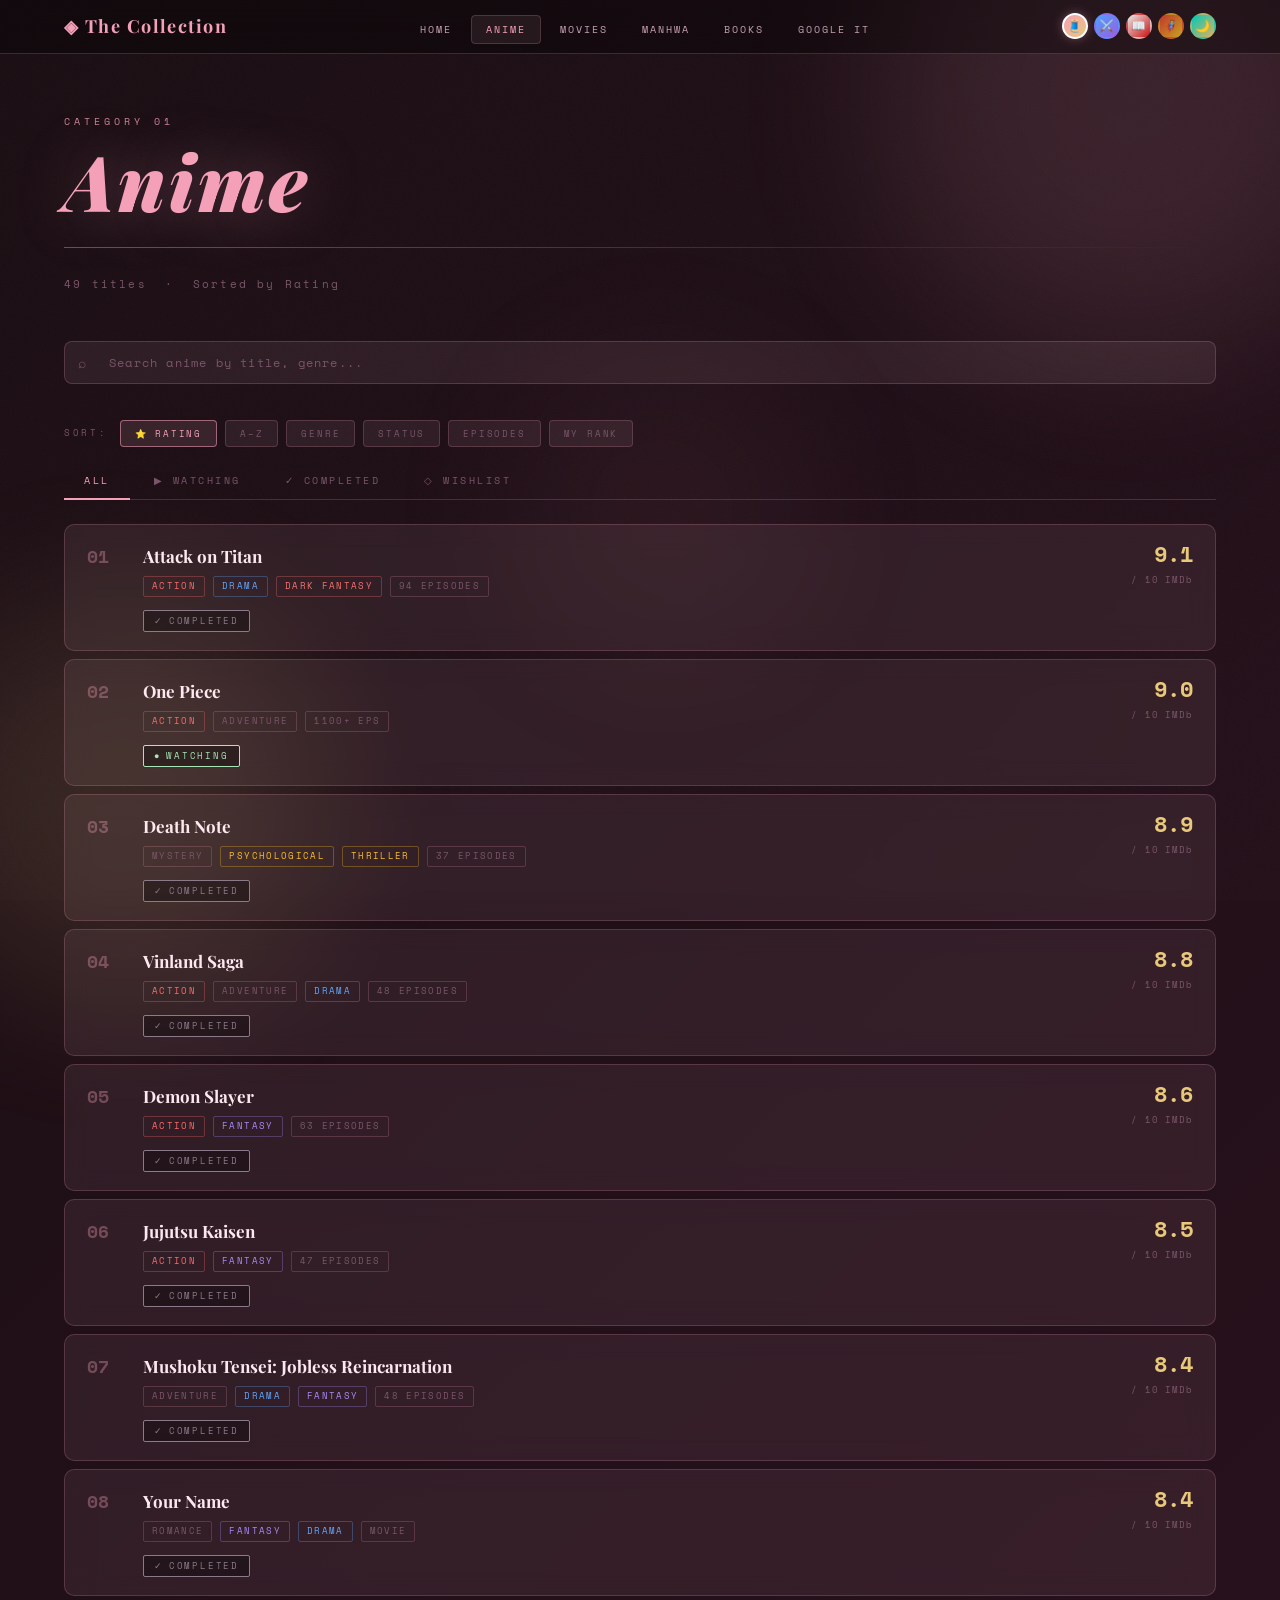
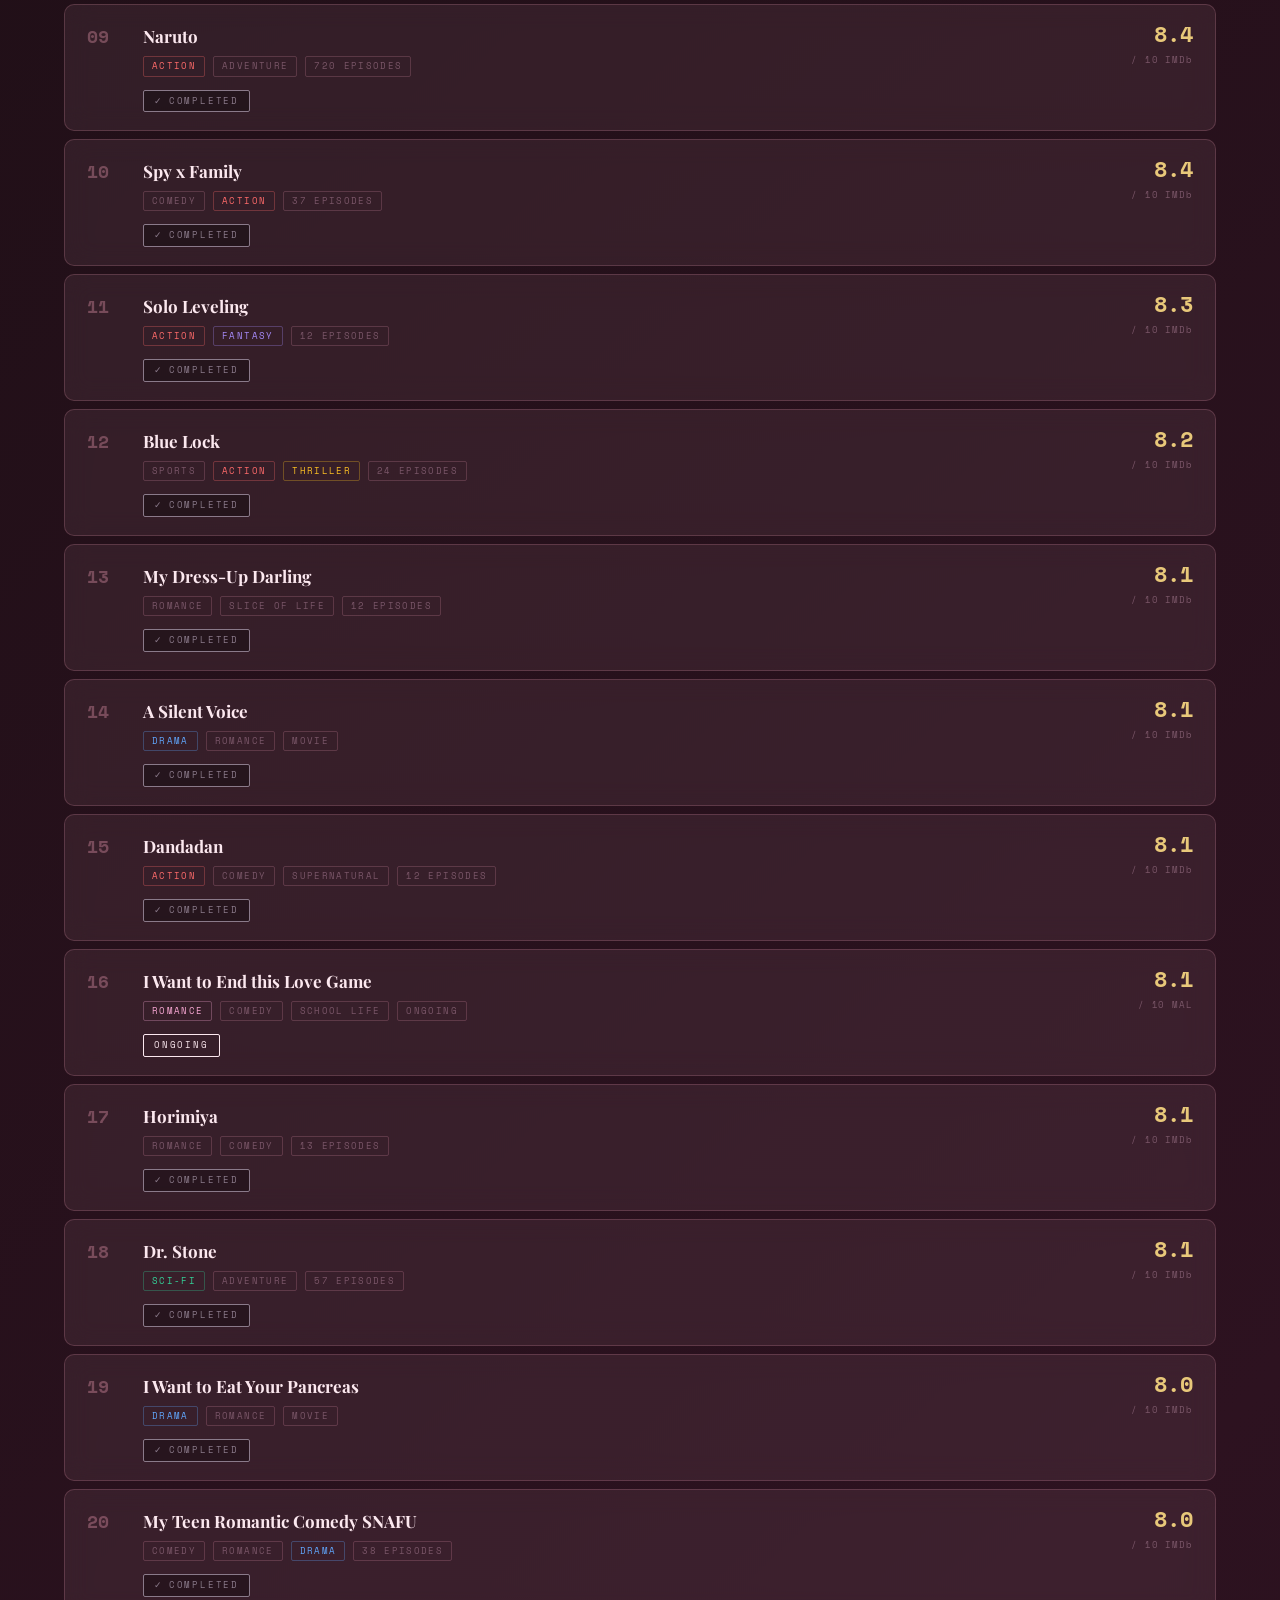
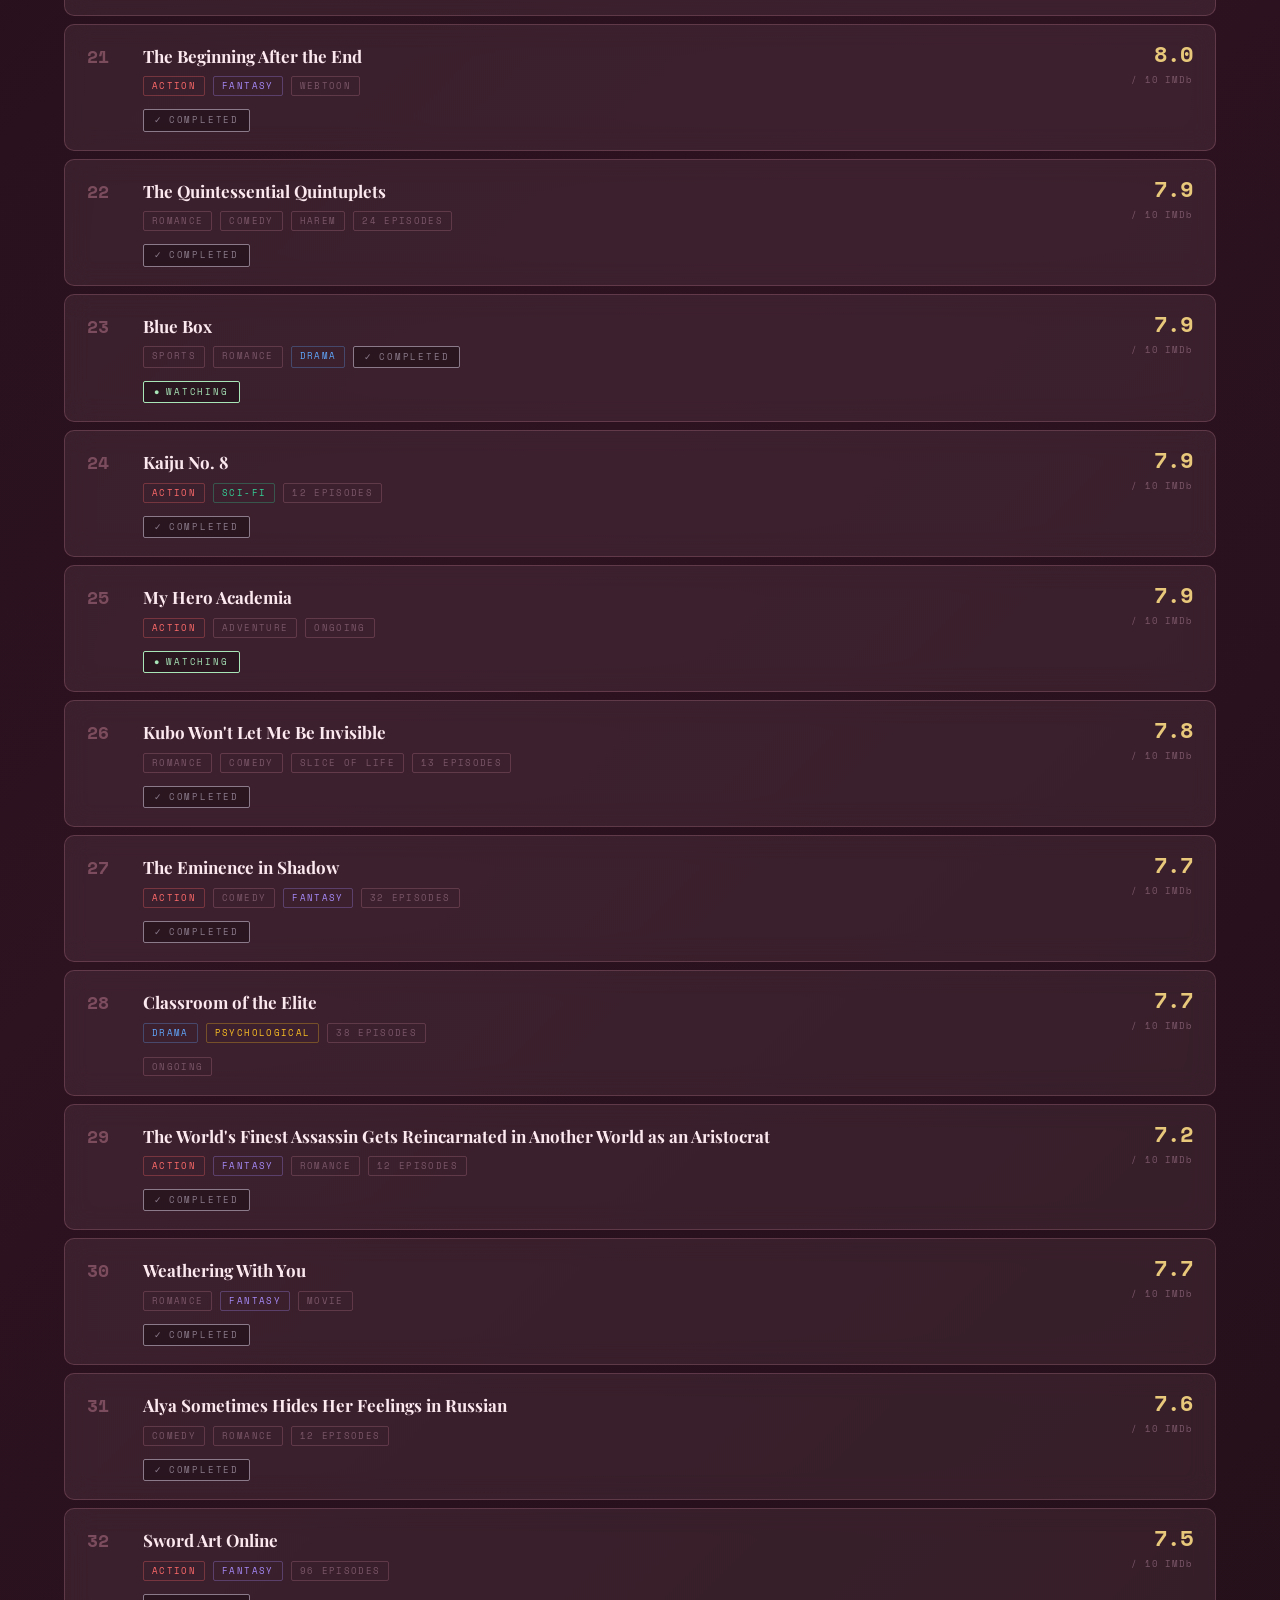
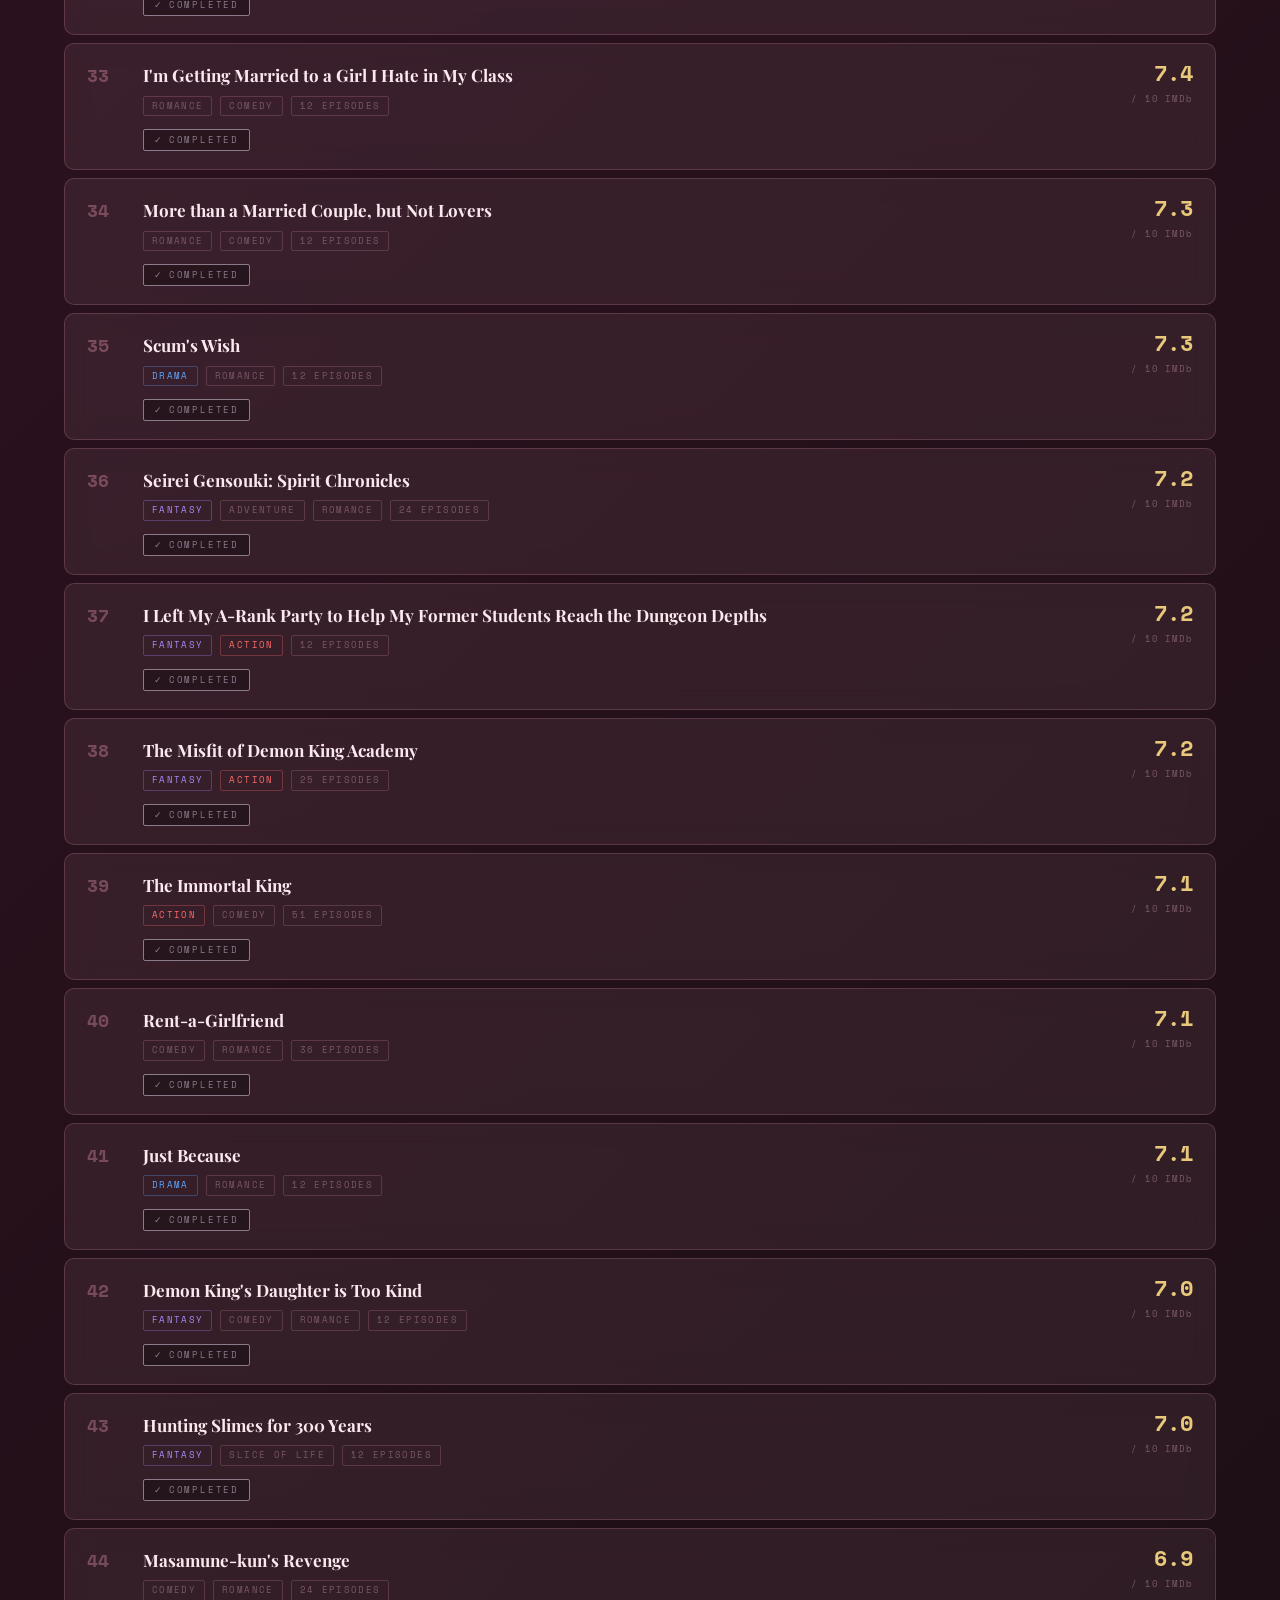
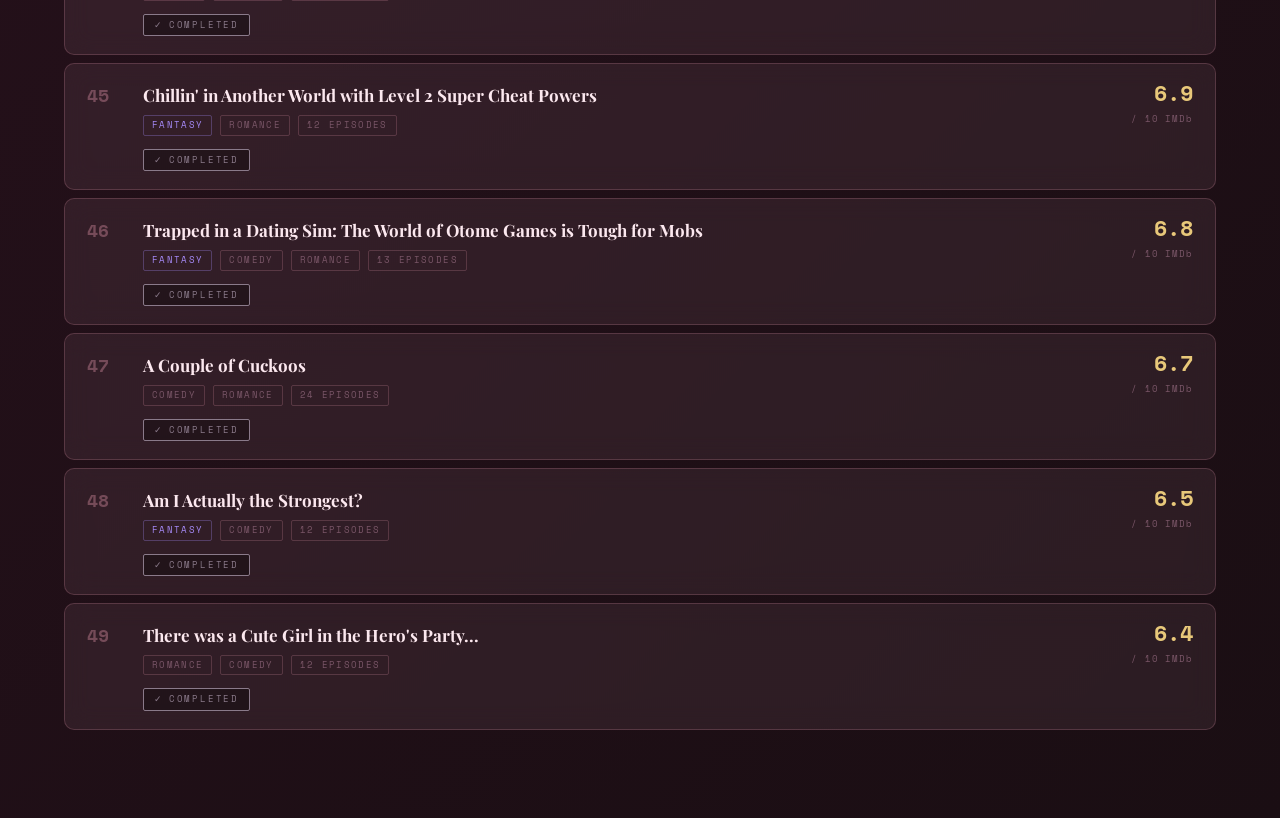
==== commit d5e3d01a: "Update anime.html" ====
--- a/anime.html
+++ b/anime.html
@@ -420,7 +420,24 @@
             <div class="full-score-sub">/ 10 IMDb</div>
         </div>
     </div>
-
+    
+        <div class="glass-card full-card" data-title="I Want to End this Love Game" data-genre="Romance / Comedy / School Life" data-rating="8.1" data-episodes="Ongoing" data-episode-count="0" data-status="ongoing" data-watch="" data-read="">
+        <div class="full-card-rank">-</div>
+        <div class="full-card-body">
+            <div class="full-card-title">I Want to End this Love Game</div>
+            <div class="full-card-meta">
+                <span class="meta-chip genre-romance">Romance</span>
+                <span class="meta-chip">Comedy</span>
+                <span class="meta-chip genre-school">School Life</span>
+                <span class="meta-chip">Ongoing</span>
+            </div>
+            <span class="badge badge-ongoing">Ongoing</span>
+        </div>
+        <div class="full-card-right">
+            <div class="full-score">8.1</div>
+            <div class="full-score-sub">/ 10 MAL</div>
+        </div>
+    </div>
     <div class="glass-card full-card" data-title="Blue Lock" data-genre="Sports / Action / Thriller" data-rating="8.2" data-episodes="24 Episodes" data-episode-count="24" data-status="completed" data-watch="" data-read="">
         <div class="full-card-rank">13</div>
         <div class="full-card-body">
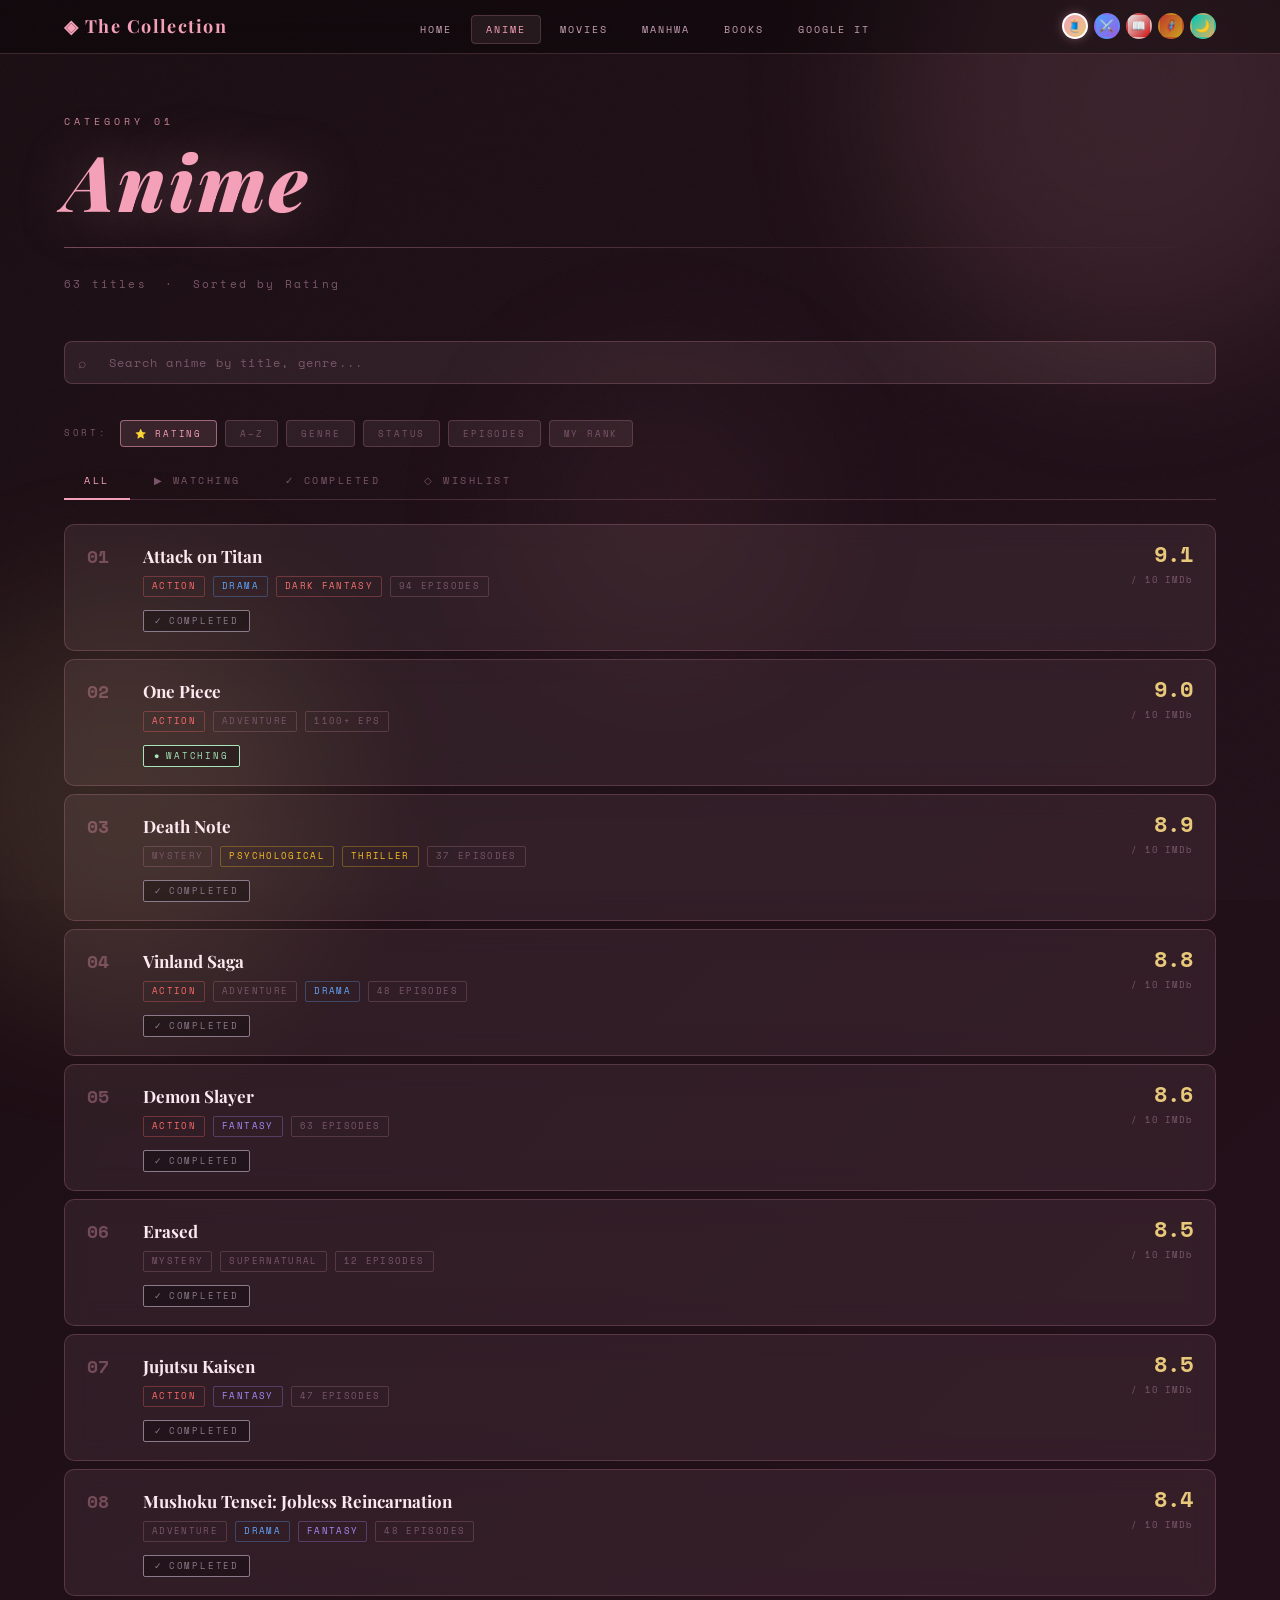
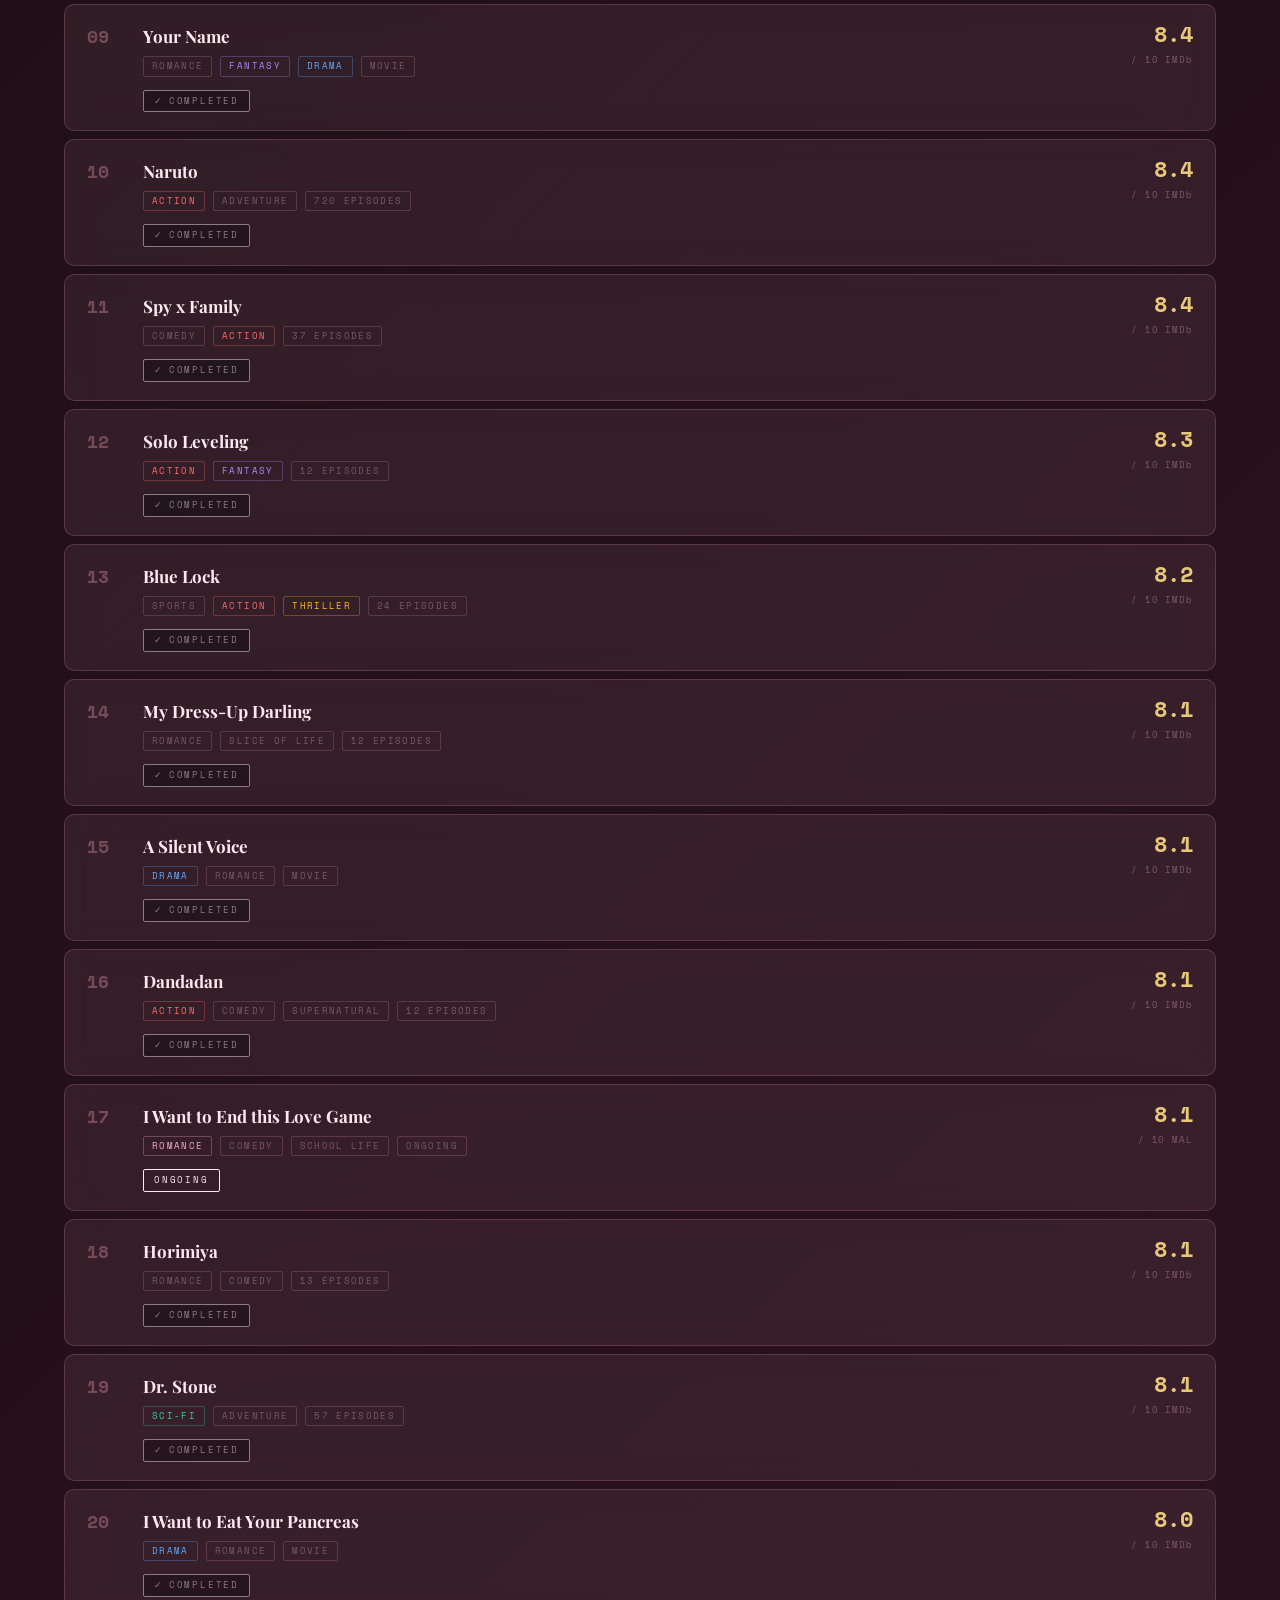
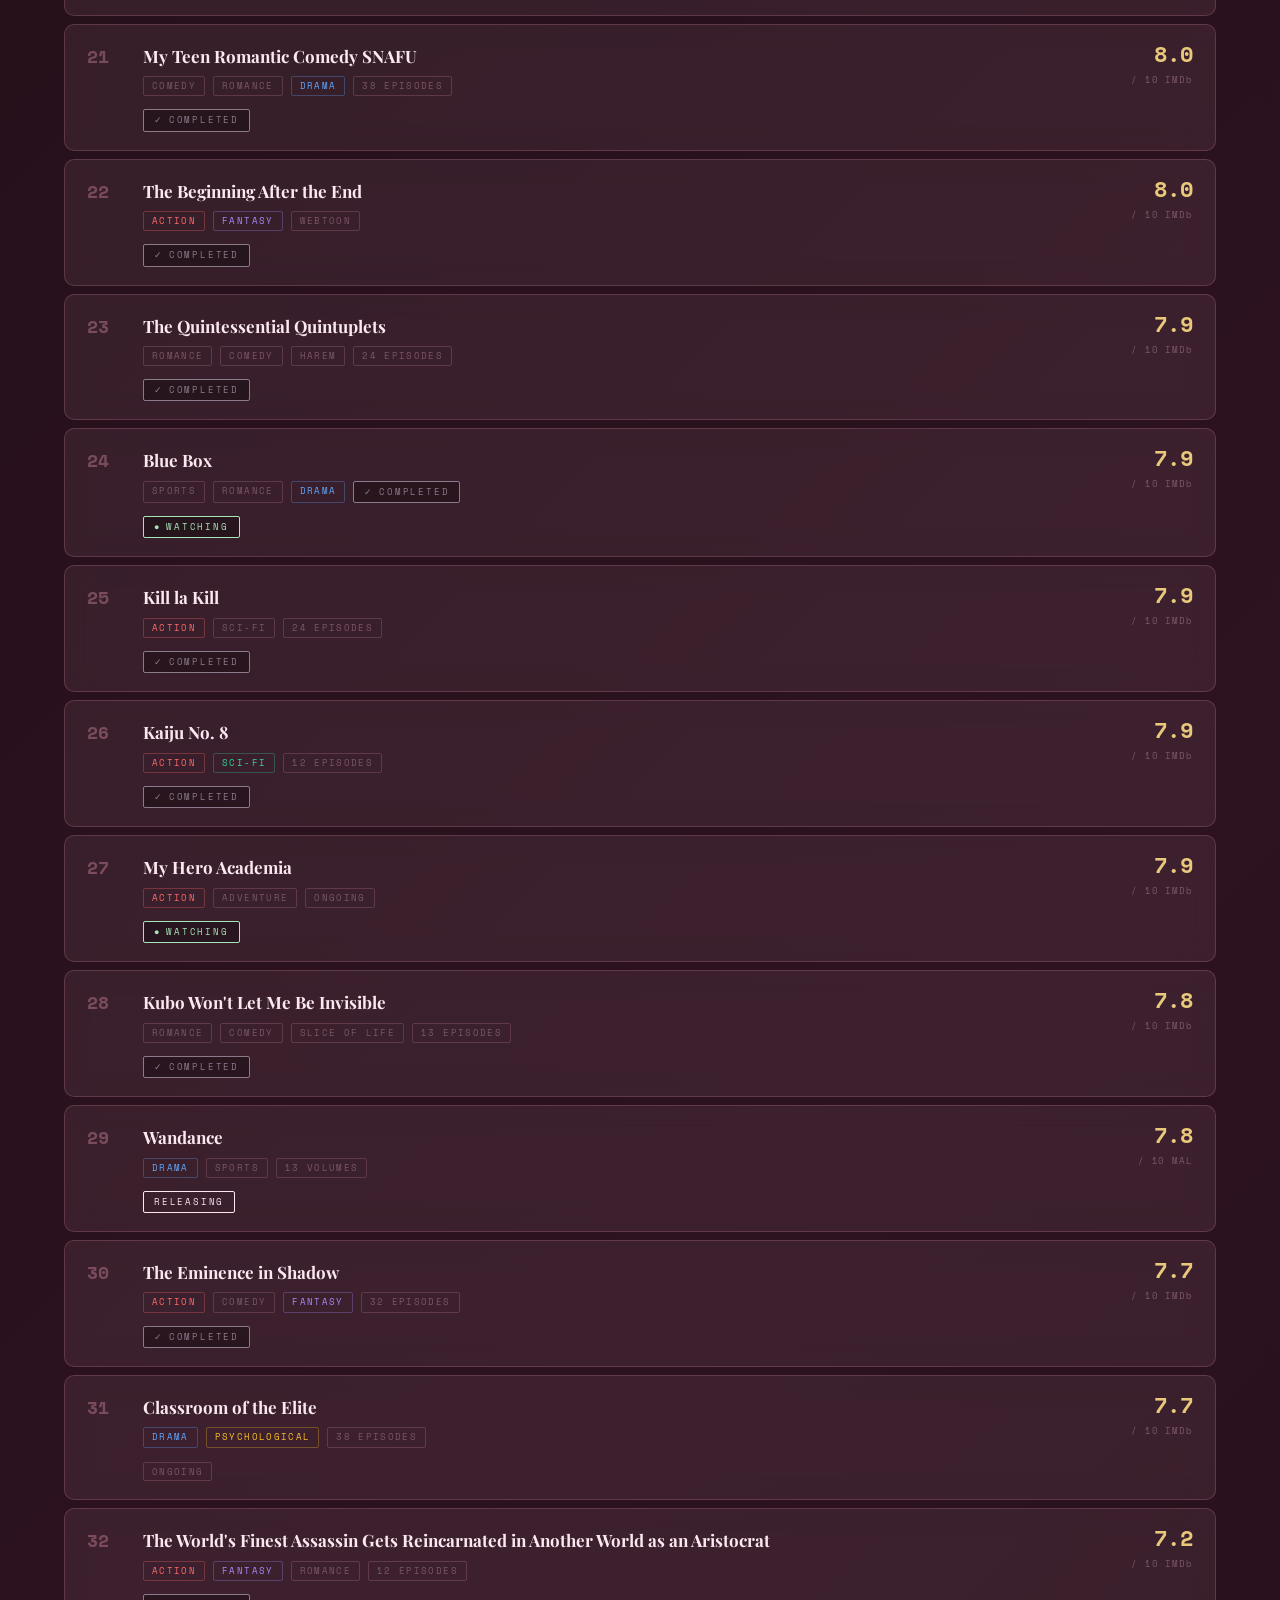
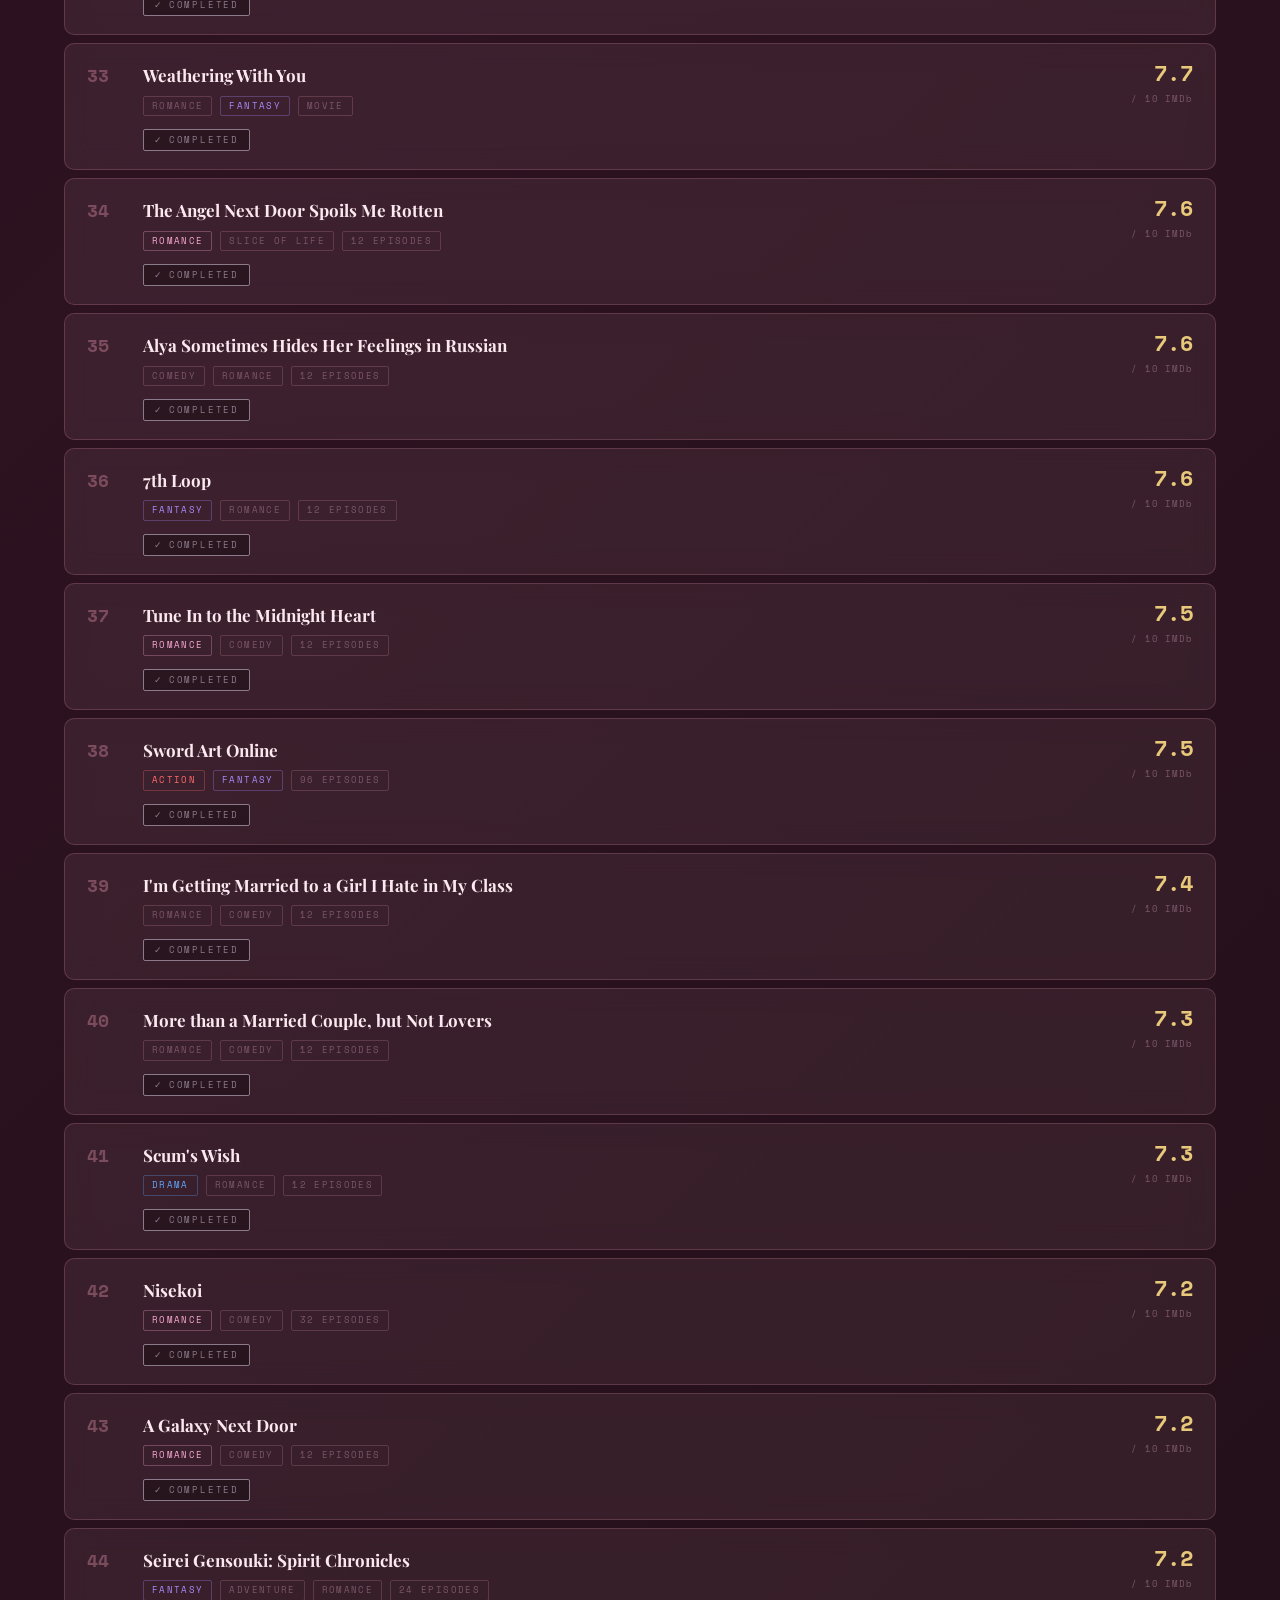
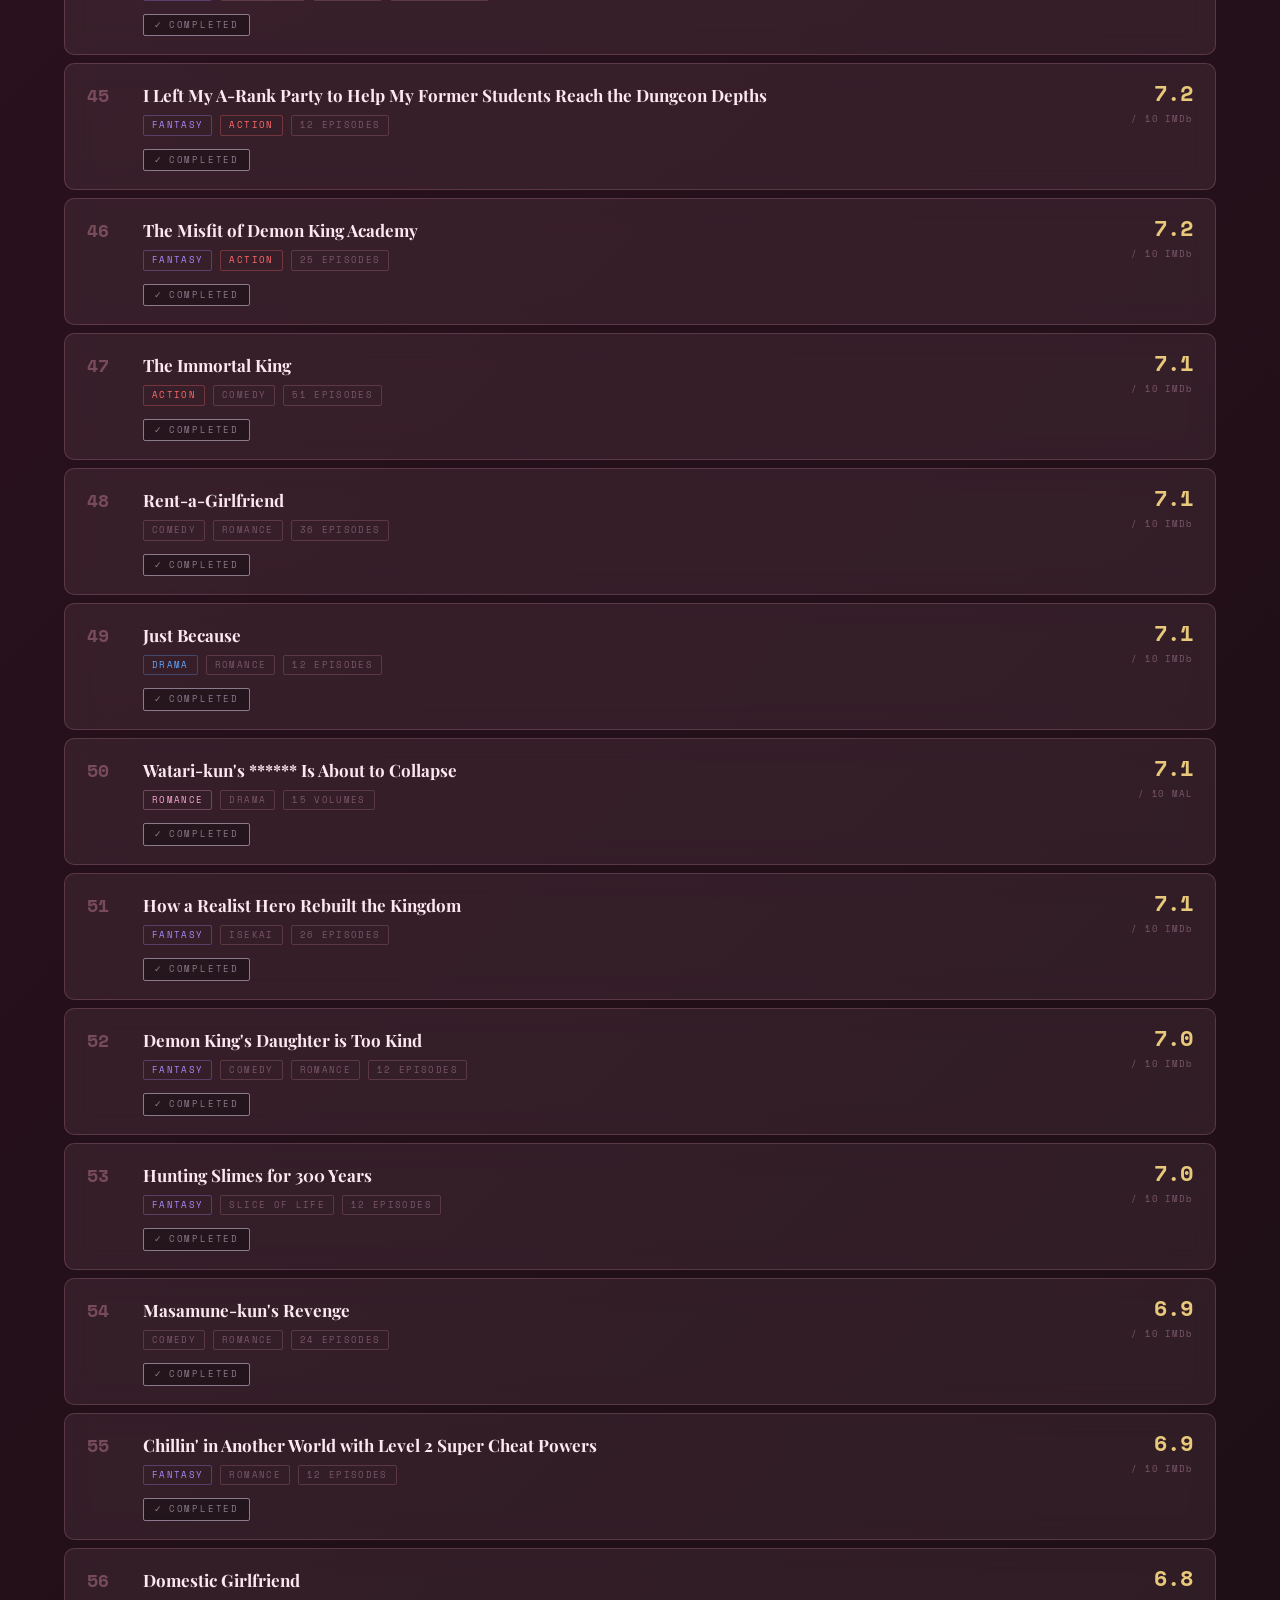
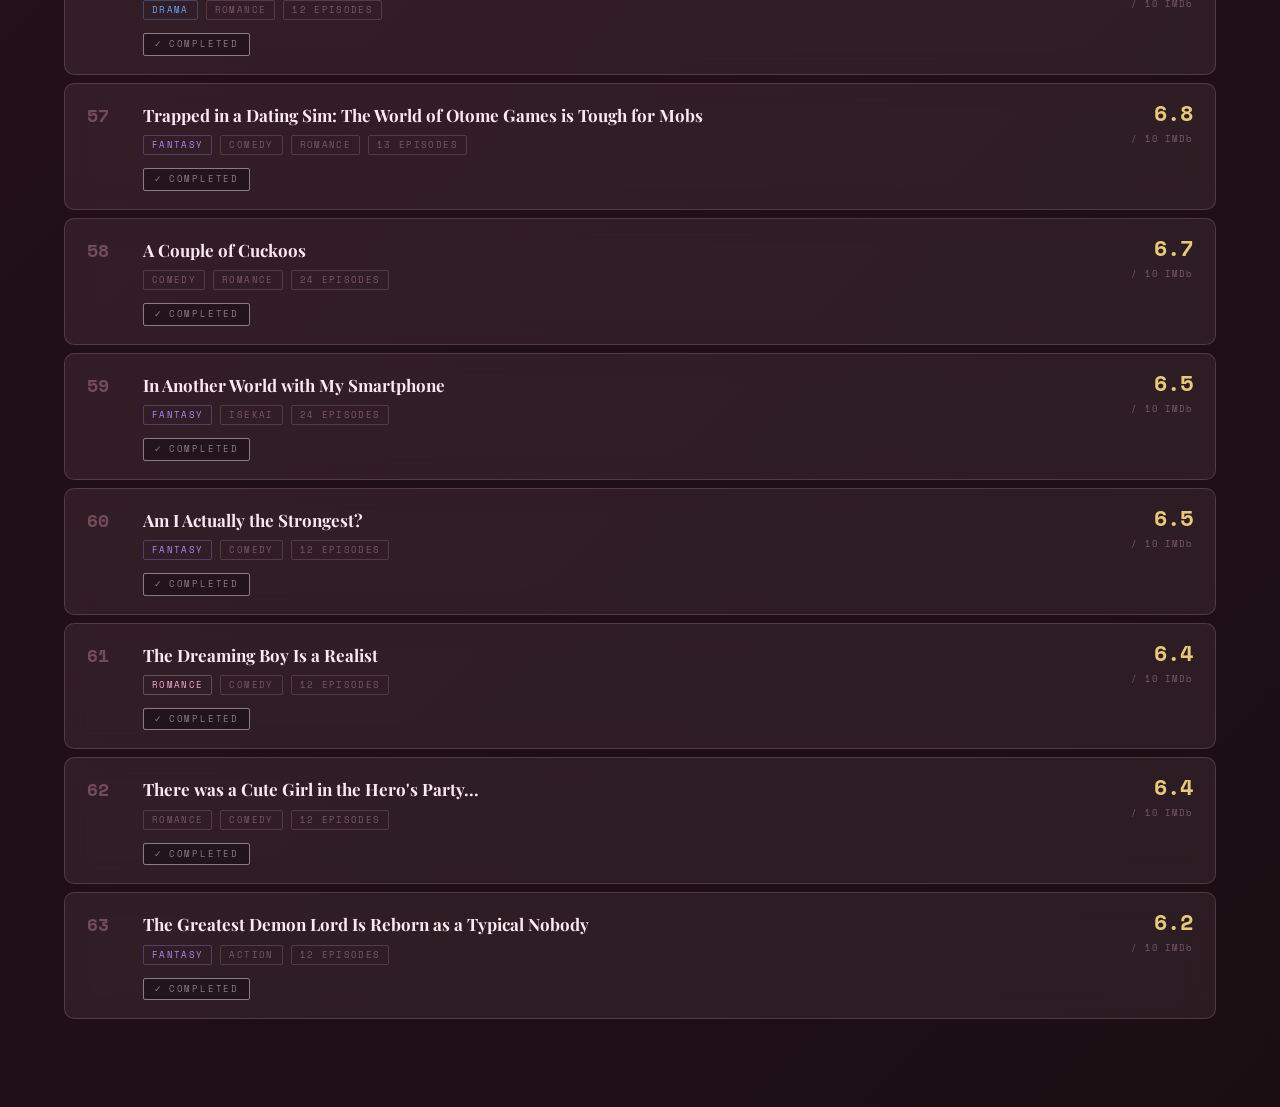
==== commit dba0c412: "Added some more animes" ====
--- a/anime.html
+++ b/anime.html
@@ -138,6 +138,23 @@
             <div class="full-score-sub">/ 10 IMDb</div>
         </div>
     </div>
+
+    <div class="glass-card full-card" data-title="Erased" data-genre="Mystery / Supernatural" data-rating="8.5" data-episodes="12 Episodes" data-episode-count="12" data-status="completed" data-watch="" data-read="">
+        <div class="full-card-rank">42</div>
+        <div class="full-card-body">
+            <div class="full-card-title">Erased</div>
+            <div class="full-card-meta">
+                <span class="meta-chip genre-mystery">Mystery</span>
+                <span class="meta-chip">Supernatural</span>
+                <span class="meta-chip">12 Episodes</span>
+            </div>
+            <span class="badge badge-completed">Completed</span>
+        </div>
+        <div class="full-card-right">
+            <div class="full-score">8.5</div>
+            <div class="full-score-sub">/ 10 IMDb</div>
+        </div>
+    </div>
         
     <div class="glass-card full-card" data-title="My Dress-Up Darling" data-genre="Romance / Slice of Life" data-rating="8.1" data-episodes="12 Episodes" data-episode-count="12" data-status="completed" data-watch="" data-read="">
         <div class="full-card-rank">05</div>
@@ -282,6 +299,23 @@
         </div>
     </div>
 
+    <div class="glass-card full-card" data-title="Demon Slayer" data-genre="Action / Fantasy" data-rating="8.6" data-episodes="63 Episodes" data-episode-count="63" data-status="completed" data-watch="" data-read="">
+        <div class="full-card-rank">21</div>
+        <div class="full-card-body">
+            <div class="full-card-title">Demon Slayer</div>
+            <div class="full-card-meta">
+                <span class="meta-chip genre-action">Action</span>
+                <span class="meta-chip genre-fantasy">Fantasy</span>
+                <span class="meta-chip">63 Episodes</span>
+            </div>
+            <span class="badge badge-completed">Completed</span>
+        </div>
+        <div class="full-card-right">
+            <div class="full-score">8.6</div>
+            <div class="full-score-sub">/ 10 IMDb</div>
+        </div>
+    </div>
+
     <div class="glass-card full-card" data-title="Classroom of the Elite" data-genre="Drama / Psychological" data-rating="7.7" data-episodes="38 Episodes" data-episode-count="38" data-status="completed" data-watch="" data-read="">
         <div class="full-card-rank">09</div>
         <div class="full-card-body">
@@ -351,6 +385,41 @@
         </div>
     </div>
 
+    <div class="glass-card full-card" data-title="Wandance" data-genre="Drama / Sports" data-rating="7.8" data-episodes="13 Volumes" data-episode-count="13" data-status="releasing" data-watch="" data-read="">
+        <div class="full-card-rank">50</div>
+        <div class="full-card-body">
+            <div class="full-card-title">Wandance</div>
+            <div class="full-card-meta">
+                <span class="meta-chip genre-drama">Drama</span>
+                <span class="meta-chip">Sports</span>
+                <span class="meta-chip">13 Volumes</span>
+            </div>
+            <span class="badge badge-releasing">Releasing</span>
+        </div>
+        <div class="full-card-right">
+            <div class="full-score">7.8</div>
+            <div class="full-score-sub">/ 10 MAL</div>
+        </div>
+    </div>
+
+    <div class="glass-card full-card" data-title="Dandadan" data-genre="Action / Comedy / Supernatural" data-rating="8.1" data-episodes="12 Episodes" data-episode-count="12" data-status="completed" data-watch="" data-read="">
+        <div class="full-card-rank">12</div>
+        <div class="full-card-body">
+            <div class="full-card-title">Dandadan</div>
+            <div class="full-card-meta">
+                <span class="meta-chip genre-action">Action</span>
+                <span class="meta-chip">Comedy</span>
+                <span class="meta-chip">Supernatural</span>
+                <span class="meta-chip">12 Episodes</span>
+            </div>
+            <span class="badge badge-completed">Completed</span>
+        </div>
+        <div class="full-card-right">
+            <div class="full-score">8.1</div>
+            <div class="full-score-sub">/ 10 IMDb</div>
+        </div>
+    </div>
+    
     <div class="glass-card full-card" data-title="A Couple of Cuckoos" data-genre="Comedy / Romance" data-rating="6.7" data-episodes="24 Episodes" data-episode-count="24" data-status="completed" data-watch="" data-read="">
         <div class="full-card-rank">39</div>
         <div class="full-card-body">
@@ -367,6 +436,41 @@
             <div class="full-score-sub">/ 10 IMDb</div>
         </div>
     </div>
+
+    <div class="glass-card full-card" data-title="Kill la Kill" data-genre="Action / Sci-Fi" data-rating="7.9" data-episodes="24 Episodes" data-episode-count="24" data-status="completed" data-watch="" data-read="">
+        <div class="full-card-rank">49</div>
+        <div class="full-card-body">
+            <div class="full-card-title">Kill la Kill</div>
+            <div class="full-card-meta">
+                <span class="meta-chip genre-action">Action</span>
+                <span class="meta-chip">Sci-Fi</span>
+                <span class="meta-chip">24 Episodes</span>
+            </div>
+            <span class="badge badge-completed">Completed</span>
+        </div>
+        <div class="full-card-right">
+            <div class="full-score">7.9</div>
+            <div class="full-score-sub">/ 10 IMDb</div>
+        </div>
+    </div>
+
+    <div class="glass-card full-card" data-title="Tune In to the Midnight Heart" data-genre="Romance / Comedy" data-rating="7.5" data-episodes="12 Episodes" data-episode-count="12" data-status="completed" data-watch="" data-read="">
+        <div class="full-card-rank">51</div>
+        <div class="full-card-body">
+            <div class="full-card-title">Tune In to the Midnight Heart</div>
+            <div class="full-card-meta">
+                <span class="meta-chip genre-romance">Romance</span>
+                <span class="meta-chip">Comedy</span>
+                <span class="meta-chip">12 Episodes</span>
+            </div>
+            <span class="badge badge-completed">Completed</span>
+        </div>
+        <div class="full-card-right">
+            <div class="full-score">7.5</div>
+            <div class="full-score-sub">/ 10 IMDb</div>
+        </div>
+    </div>
+
     <div class="glass-card full-card" data-title="Rent-a-Girlfriend" data-genre="Comedy / Romance" data-rating="7.1" data-episodes="36 Episodes" data-episode-count="36" data-status="completed" data-watch="" data-read="">
         <div class="full-card-rank">06</div>
         <div class="full-card-body">
@@ -401,27 +505,8 @@
             <div class="full-score-sub">/ 10 IMDb</div>
         </div>
     </div>
-
-
-    <div class="glass-card full-card" data-title="Dandadan" data-genre="Action / Comedy / Supernatural" data-rating="8.1" data-episodes="12 Episodes" data-episode-count="12" data-status="completed" data-watch="" data-read="">
-        <div class="full-card-rank">12</div>
-        <div class="full-card-body">
-            <div class="full-card-title">Dandadan</div>
-            <div class="full-card-meta">
-                <span class="meta-chip genre-action">Action</span>
-                <span class="meta-chip">Comedy</span>
-                <span class="meta-chip">Supernatural</span>
-                <span class="meta-chip">12 Episodes</span>
-            </div>
-            <span class="badge badge-completed">Completed</span>
-        </div>
-        <div class="full-card-right">
-            <div class="full-score">8.1</div>
-            <div class="full-score-sub">/ 10 IMDb</div>
-        </div>
-    </div>
-    
-        <div class="glass-card full-card" data-title="I Want to End this Love Game" data-genre="Romance / Comedy / School Life" data-rating="8.1" data-episodes="Ongoing" data-episode-count="0" data-status="ongoing" data-watch="" data-read="">
+  
+    <div class="glass-card full-card" data-title="I Want to End this Love Game" data-genre="Romance / Comedy / School Life" data-rating="8.1" data-episodes="Ongoing" data-episode-count="0" data-status="ongoing" data-watch="" data-read="">
         <div class="full-card-rank">-</div>
         <div class="full-card-body">
             <div class="full-card-title">I Want to End this Love Game</div>
@@ -438,6 +523,24 @@
             <div class="full-score-sub">/ 10 MAL</div>
         </div>
     </div>
+
+    <div class="glass-card full-card" data-title="The Angel Next Door Spoils Me Rotten" data-genre="Romance / Slice of Life" data-rating="7.6" data-episodes="12 Episodes" data-episode-count="12" data-status="completed" data-watch="" data-read="">
+        <div class="full-card-rank">52</div>
+        <div class="full-card-body">
+            <div class="full-card-title">The Angel Next Door Spoils Me Rotten</div>
+            <div class="full-card-meta">
+                <span class="meta-chip genre-romance">Romance</span>
+                <span class="meta-chip">Slice of Life</span>
+                <span class="meta-chip">12 Episodes</span>
+            </div>
+            <span class="badge badge-completed">Completed</span>
+        </div>
+        <div class="full-card-right">
+            <div class="full-score">7.6</div>
+            <div class="full-score-sub">/ 10 IMDb</div>
+        </div>
+    </div>
+
     <div class="glass-card full-card" data-title="Blue Lock" data-genre="Sports / Action / Thriller" data-rating="8.2" data-episodes="24 Episodes" data-episode-count="24" data-status="completed" data-watch="" data-read="">
         <div class="full-card-rank">13</div>
         <div class="full-card-body">
@@ -486,6 +589,23 @@
         </div>
         <div class="full-card-right">
             <div class="full-score">7.1</div>
+            <div class="full-score-sub">/ 10 IMDb</div>
+        </div>
+    </div>
+
+    <div class="glass-card full-card" data-title="Nisekoi" data-genre="Romance / Comedy" data-rating="7.2" data-episodes="32 Episodes" data-episode-count="32" data-status="completed" data-watch="" data-read="">
+        <div class="full-card-rank">45</div>
+        <div class="full-card-body">
+            <div class="full-card-title">Nisekoi</div>
+            <div class="full-card-meta">
+                <span class="meta-chip genre-romance">Romance</span>
+                <span class="meta-chip">Comedy</span>
+                <span class="meta-chip">32 Episodes</span>
+            </div>
+            <span class="badge badge-completed">Completed</span>
+        </div>
+        <div class="full-card-right">
+            <div class="full-score">7.2</div>
             <div class="full-score-sub">/ 10 IMDb</div>
         </div>
     </div>
@@ -523,7 +643,23 @@
             <div class="full-score-sub">/ 10 IMDb</div>
         </div>
     </div>
-        
+     
+    <div class="glass-card full-card" data-title="A Galaxy Next Door" data-genre="Romance / Comedy" data-rating="7.2" data-episodes="12 Episodes" data-episode-count="12" data-status="completed" data-watch="" data-read="">
+        <div class="full-card-rank">44</div>
+        <div class="full-card-body">
+            <div class="full-card-title">A Galaxy Next Door</div>
+            <div class="full-card-meta">
+                <span class="meta-chip genre-romance">Romance</span>
+                <span class="meta-chip">Comedy</span>
+                <span class="meta-chip">12 Episodes</span>
+            </div>
+            <span class="badge badge-completed">Completed</span>
+        </div>
+        <div class="full-card-right">
+            <div class="full-score">7.2</div>
+            <div class="full-score-sub">/ 10 IMDb</div>
+        </div>
+    </div>
     
     <div class="glass-card full-card" data-title="Jujutsu Kaisen" data-genre="Action / Fantasy / Supernatural" data-rating="8.5" data-episodes="47 Episodes" data-episode-count="47" data-status="completed" data-watch="" data-read="">
         <div class="full-card-rank">18</div>
@@ -542,6 +678,22 @@
         </div>
     </div>
         
+    <div class="glass-card full-card" data-title="Watari-kun's ****** Is About to Collapse" data-genre="Romance / Drama" data-rating="7.1" data-episodes="15 Volumes" data-episode-count="15" data-status="completed" data-watch="" data-read="">
+        <div class="full-card-rank">43</div>
+        <div class="full-card-body">
+            <div class="full-card-title">Watari-kun's ****** Is About to Collapse</div>
+            <div class="full-card-meta">
+                <span class="meta-chip genre-romance">Romance</span>
+                <span class="meta-chip">Drama</span>
+                <span class="meta-chip">15 Volumes</span>
+            </div>
+            <span class="badge badge-completed">Completed</span>
+        </div>
+        <div class="full-card-right">
+            <div class="full-score">7.1</div>
+            <div class="full-score-sub">/ 10 MAL</div>
+        </div>
+    </div>
 
     <div class="glass-card full-card" data-title="Horimiya" data-genre="Romance / Comedy / Slice of Life" data-rating="8.1" data-episodes="13 Episodes" data-episode-count="13" data-status="completed" data-watch="" data-read="">
         <div class="full-card-rank">20</div>
@@ -560,22 +712,23 @@
         </div>
     </div>
 
-    <div class="glass-card full-card" data-title="Demon Slayer" data-genre="Action / Fantasy" data-rating="8.6" data-episodes="63 Episodes" data-episode-count="63" data-status="completed" data-watch="" data-read="">
-        <div class="full-card-rank">21</div>
-        <div class="full-card-body">
-            <div class="full-card-title">Demon Slayer</div>
-            <div class="full-card-meta">
-                <span class="meta-chip genre-action">Action</span>
-                <span class="meta-chip genre-fantasy">Fantasy</span>
-                <span class="meta-chip">63 Episodes</span>
-            </div>
-            <span class="badge badge-completed">Completed</span>
-        </div>
-        <div class="full-card-right">
-            <div class="full-score">8.6</div>
-            <div class="full-score-sub">/ 10 IMDb</div>
-        </div>
-    </div>
+    <div class="glass-card full-card" data-title="Alya Sometimes Hides Her Feelings in Russian" data-genre="Comedy / Romance" data-rating="7.6" data-episodes="12 Episodes" data-episode-count="12" data-status="completed" data-watch="" data-read="">
+        <div class="full-card-rank">32</div>
+        <div class="full-card-body">
+            <div class="full-card-title">Alya Sometimes Hides Her Feelings in Russian</div>
+            <div class="full-card-meta">
+                <span class="meta-chip">Comedy</span>
+                <span class="meta-chip">Romance</span>
+                <span class="meta-chip">12 Episodes</span>
+            </div>
+            <span class="badge badge-completed">Completed</span>
+        </div>
+        <div class="full-card-right">
+            <div class="full-score">7.6</div>
+            <div class="full-score-sub">/ 10 IMDb</div>
+        </div>
+    </div>
+
     <div class="glass-card full-card" data-title="Seirei Gensouki: Spirit Chronicles" data-genre="Fantasy / Adventure / Romance" data-rating="7.2" data-episodes="13 Episodes" data-episode-count="13" data-status="completed" data-watch="" data-read="">
         <div class="full-card-rank">—</div>
         <div class="full-card-body">
@@ -594,6 +747,23 @@
         </div>
     </div>
         
+    <div class="glass-card full-card" data-title="The Dreaming Boy Is a Realist" data-genre="Romance / Comedy" data-rating="6.4" data-episodes="12 Episodes" data-episode-count="12" data-status="completed" data-watch="" data-read="">
+        <div class="full-card-rank">56</div>
+        <div class="full-card-body">
+            <div class="full-card-title">The Dreaming Boy Is a Realist</div>
+            <div class="full-card-meta">
+                <span class="meta-chip genre-romance">Romance</span>
+                <span class="meta-chip">Comedy</span>
+                <span class="meta-chip">12 Episodes</span>
+            </div>
+            <span class="badge badge-completed">Completed</span>
+        </div>
+        <div class="full-card-right">
+            <div class="full-score">6.4</div>
+            <div class="full-score-sub">/ 10 IMDb</div>
+        </div>
+    </div>
+
     <div class="glass-card full-card" data-title="The World's Finest Assassin Gets Reincarnated in Another World as an Aristocrat" data-genre="Action / Fantasy / Romance" data-rating="7.7" data-episodes="24 Episodes" data-episode-count="24" data-status="completed" data-watch="" data-read="">
         <div class="full-card-rank">—</div>
         <div class="full-card-body">
@@ -611,6 +781,58 @@
             <div class="full-score-sub">/ 10 IMDb</div>
         </div>
     </div>
+
+    <div class="glass-card full-card" data-title="In Another World with My Smartphone" data-genre="Fantasy / Isekai" data-rating="6.5" data-episodes="24 Episodes" data-episode-count="24" data-status="completed" data-watch="" data-read="">
+        <div class="full-card-rank">55</div>
+        <div class="full-card-body">
+            <div class="full-card-title">In Another World with My Smartphone</div>
+            <div class="full-card-meta">
+                <span class="meta-chip genre-fantasy">Fantasy</span>
+                <span class="meta-chip">Isekai</span>
+                <span class="meta-chip">24 Episodes</span>
+            </div>
+            <span class="badge badge-completed">Completed</span>
+        </div>
+        <div class="full-card-right">
+            <div class="full-score">6.5</div>
+            <div class="full-score-sub">/ 10 IMDb</div>
+        </div>
+    </div>
+
+    <div class="glass-card full-card" data-title="7th Loop" data-genre="Fantasy / Romance" data-rating="7.6" data-episodes="12 Episodes" data-episode-count="12" data-status="completed" data-watch="" data-read="">
+        <div class="full-card-rank">53</div>
+        <div class="full-card-body">
+            <div class="full-card-title">7th Loop</div>
+            <div class="full-card-meta">
+                <span class="meta-chip genre-fantasy">Fantasy</span>
+                <span class="meta-chip">Romance</span>
+                <span class="meta-chip">12 Episodes</span>
+            </div>
+            <span class="badge badge-completed">Completed</span>
+        </div>
+        <div class="full-card-right">
+            <div class="full-score">7.6</div>
+            <div class="full-score-sub">/ 10 IMDb</div>
+        </div>
+    </div>
+
+    <div class="glass-card full-card" data-title="Domestic Girlfriend" data-genre="Drama / Romance" data-rating="6.8" data-episodes="12 Episodes" data-episode-count="12" data-status="completed" data-watch="" data-read="">
+        <div class="full-card-rank">46</div>
+        <div class="full-card-body">
+            <div class="full-card-title">Domestic Girlfriend</div>
+            <div class="full-card-meta">
+                <span class="meta-chip genre-drama">Drama</span>
+                <span class="meta-chip">Romance</span>
+                <span class="meta-chip">12 Episodes</span>
+            </div>
+            <span class="badge badge-completed">Completed</span>
+        </div>
+        <div class="full-card-right">
+            <div class="full-score">6.8</div>
+            <div class="full-score-sub">/ 10 IMDb</div>
+        </div>
+    </div>
+
     <div class="glass-card full-card" data-title="One Piece" data-genre="Action / Adventure / Fantasy" data-rating="9.0" data-episodes="1100+ Episodes" data-episode-count="1100" data-status="watching" data-watch="" data-read="">
         <div class="full-card-rank">22</div>
         <div class="full-card-body">
@@ -680,6 +902,23 @@
         </div>
     </div>
 
+    <div class="glass-card full-card" data-title="The Greatest Demon Lord Is Reborn as a Typical Nobody" data-genre="Fantasy / Action" data-rating="6.2" data-episodes="12 Episodes" data-episode-count="12" data-status="completed" data-watch="" data-read="">
+        <div class="full-card-rank">54</div>
+        <div class="full-card-body">
+            <div class="full-card-title">The Greatest Demon Lord Is Reborn as a Typical Nobody</div>
+            <div class="full-card-meta">
+                <span class="meta-chip genre-fantasy">Fantasy</span>
+                <span class="meta-chip">Action</span>
+                <span class="meta-chip">12 Episodes</span>
+            </div>
+            <span class="badge badge-completed">Completed</span>
+        </div>
+        <div class="full-card-right">
+            <div class="full-score">6.2</div>
+            <div class="full-score-sub">/ 10 IMDb</div>
+        </div>
+    </div>
+
     <div class="glass-card full-card" data-title="Demon King's Daughter is Too Kind" data-genre="Fantasy / Comedy / Romance" data-rating="7.0" data-episodes="12 Episodes" data-episode-count="12" data-status="completed" data-watch="" data-read="">
         <div class="full-card-rank">26</div>
         <div class="full-card-body">
@@ -750,6 +989,23 @@
         </div>
     </div>
 
+    <div class="glass-card full-card" data-title="How a Realist Hero Rebuilt the Kingdom" data-genre="Fantasy / Isekai" data-rating="7.1" data-episodes="26 Episodes" data-episode-count="26" data-status="completed" data-watch="" data-read="">
+        <div class="full-card-rank">47</div>
+        <div class="full-card-body">
+            <div class="full-card-title">How a Realist Hero Rebuilt the Kingdom</div>
+            <div class="full-card-meta">
+                <span class="meta-chip genre-fantasy">Fantasy</span>
+                <span class="meta-chip">Isekai</span>
+                <span class="meta-chip">26 Episodes</span>
+            </div>
+            <span class="badge badge-completed">Completed</span>
+        </div>
+        <div class="full-card-right">
+            <div class="full-score">7.1</div>
+            <div class="full-score-sub">/ 10 IMDb</div>
+        </div>
+    </div>
+
     <div class="glass-card full-card" data-title="I Left My A-Rank Party to Help My Former Students Reach the Dungeon Depths" data-genre="Fantasy / Action" data-rating="7.2" data-episodes="12 Episodes" data-episode-count="12" data-status="completed" data-watch="" data-read="">
         <div class="full-card-rank">31</div>
         <div class="full-card-body">
@@ -763,23 +1019,6 @@
         </div>
         <div class="full-card-right">
             <div class="full-score">7.2</div>
-            <div class="full-score-sub">/ 10 IMDb</div>
-        </div>
-    </div>
-
-    <div class="glass-card full-card" data-title="Alya Sometimes Hides Her Feelings in Russian" data-genre="Comedy / Romance" data-rating="7.6" data-episodes="12 Episodes" data-episode-count="12" data-status="completed" data-watch="" data-read="">
-        <div class="full-card-rank">32</div>
-        <div class="full-card-body">
-            <div class="full-card-title">Alya Sometimes Hides Her Feelings in Russian</div>
-            <div class="full-card-meta">
-                <span class="meta-chip">Comedy</span>
-                <span class="meta-chip">Romance</span>
-                <span class="meta-chip">12 Episodes</span>
-            </div>
-            <span class="badge badge-completed">Completed</span>
-        </div>
-        <div class="full-card-right">
-            <div class="full-score">7.6</div>
             <div class="full-score-sub">/ 10 IMDb</div>
         </div>
     </div>
